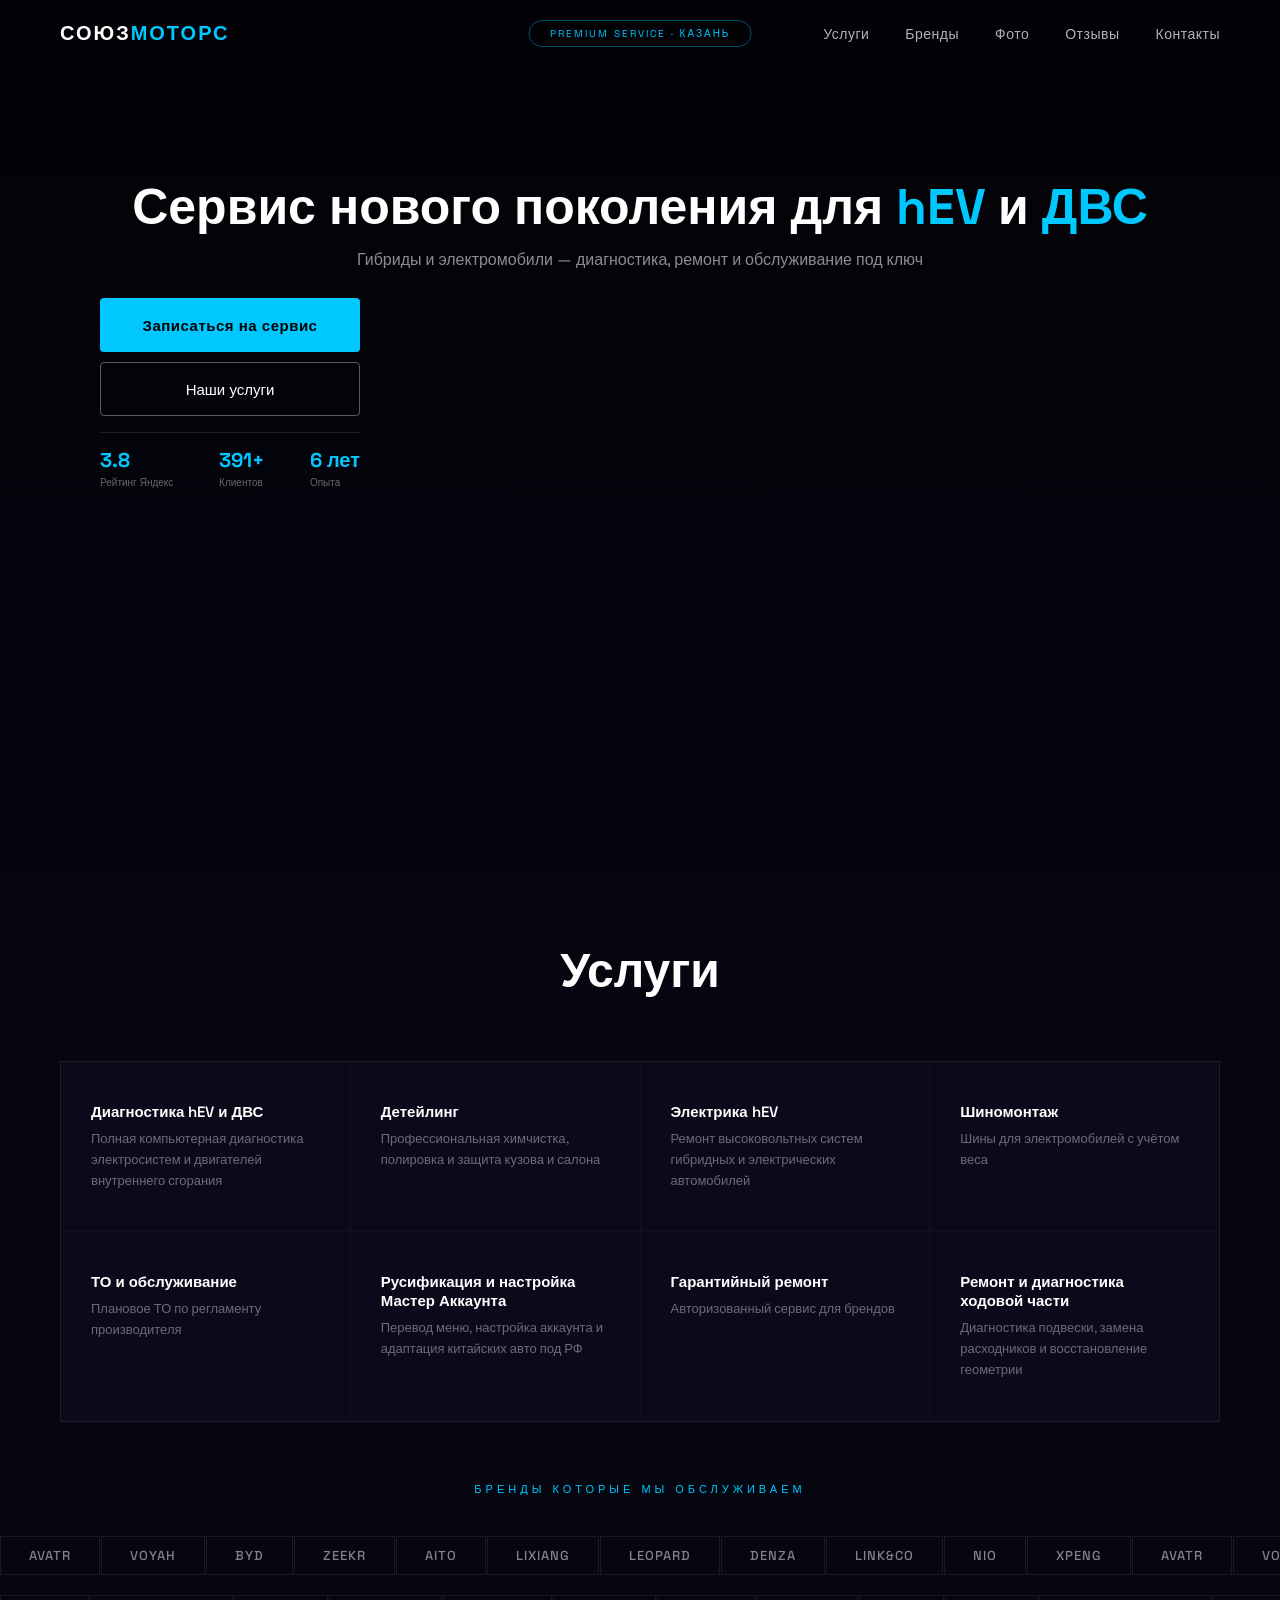
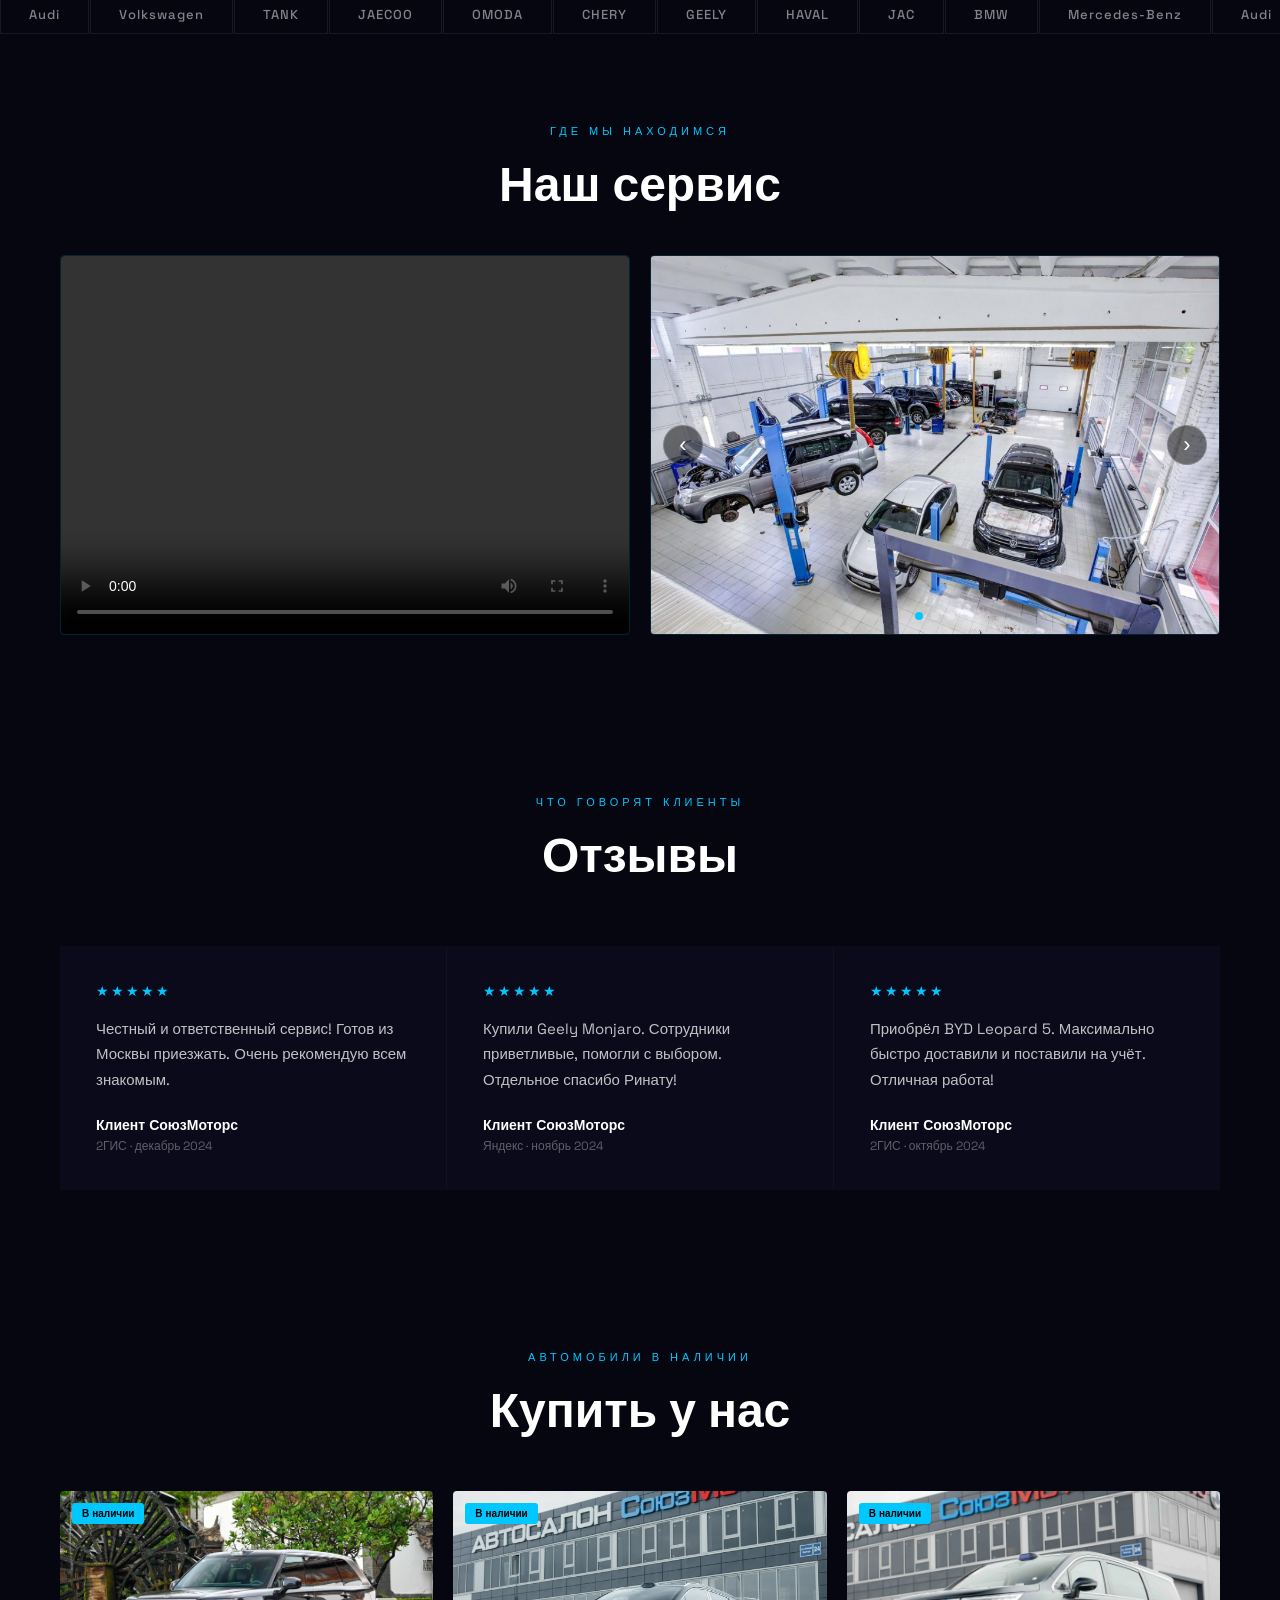
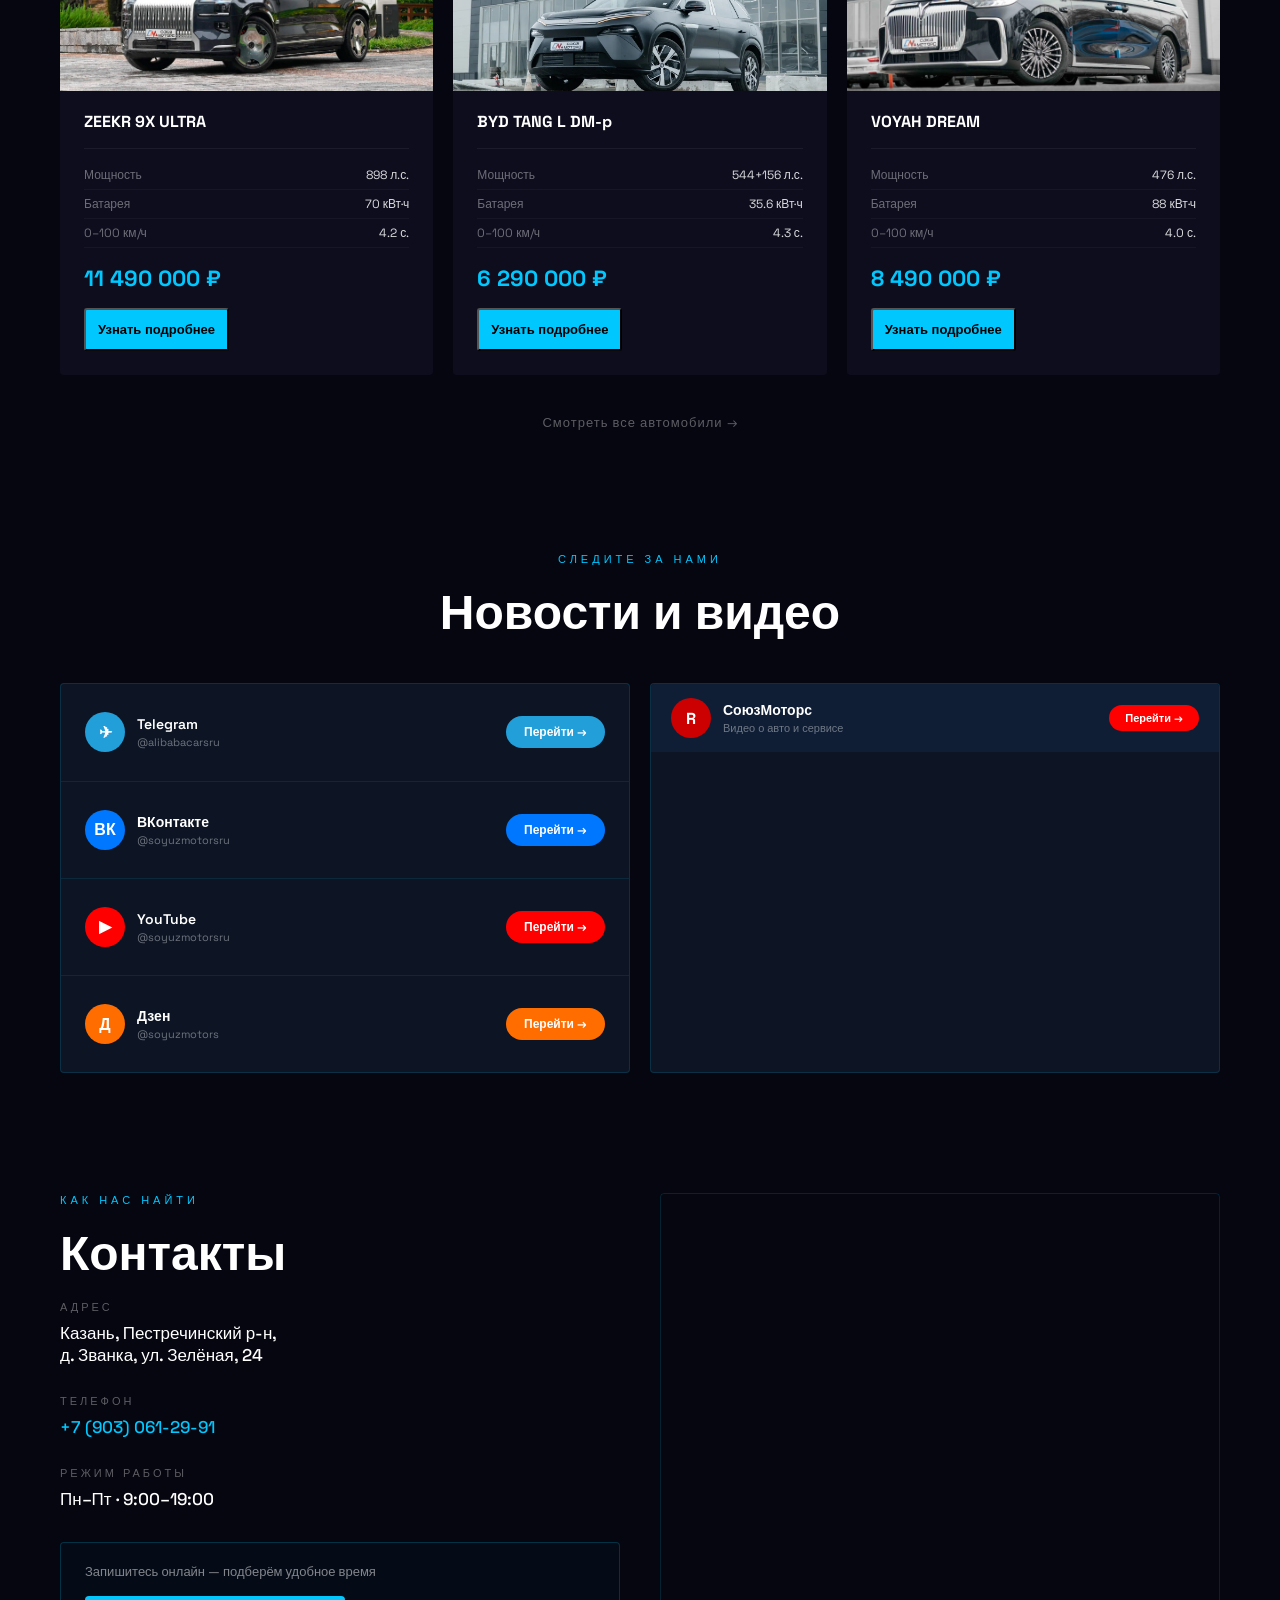
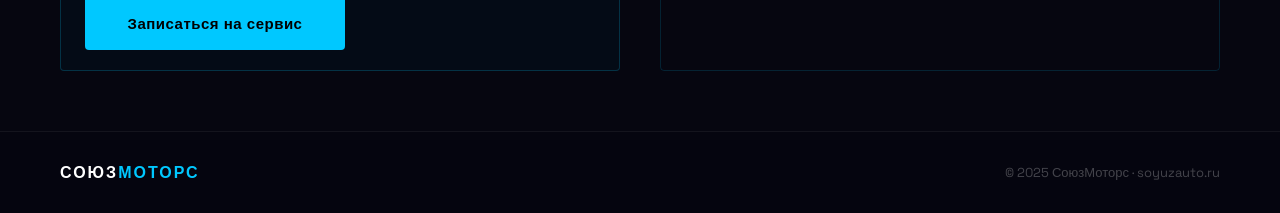
==== index.html @ 2e9a6cfe "fix mobile hero photo" ====
<!DOCTYPE html>
<html lang="ru">
<head>
<meta charset="UTF-8">
<meta name="viewport" content="width=device-width, initial-scale=1.0">
<link rel="preconnect" href="https://fonts.googleapis.com">
<link rel="preconnect" href="https://fonts.gstatic.com" crossorigin>
<link rel="preload" as="style" href="https://fonts.googleapis.com/css2?family=Space+Grotesk:wght@400;600;700&display=swap" onload="this.onload=null;this.rel='stylesheet'">
<link rel="preload" as="video" href="images/car2n.mp4" type="video/mp4">
<style>
  * { margin: 0; padding: 0; box-sizing: border-box; }
  body { font-family: 'Space Grotesk', sans-serif; background: #060610; color: #fff; overflow-x: hidden; }

  /* NAV */
  nav { position: fixed; top: 0; left: 0; right: 0; z-index: 100; padding: 20px 60px; display: flex; justify-content: space-between; align-items: center; transition: background 0.4s; }
  .nav-badge { display: inline-block; border: 1px solid rgba(0,200,255,0.4); color: #00c8ff; font-size: 10px; letter-spacing: 2px; padding: 6px 20px; border-radius: 14px; text-transform: uppercase; }
  nav.scrolled { background: rgba(6,6,16,0.95); backdrop-filter: blur(12px); border-bottom: 1px solid rgba(0,200,255,0.1); }
  .logo { font-size: 20px; font-weight: 700; letter-spacing: 2px; color: #fff; }
  .logo span { color: #00c8ff; }
  .nav-links { display: flex; gap: 36px; list-style: none; }
  .nav-links a { color: rgba(255,255,255,0.7); text-decoration: none; font-size: 14px; letter-spacing: 0.5px; transition: color 0.3s; }
  .nav-links a:hover { color: #00c8ff; }

  /* HERO */
  .hero { height: 100vh; position: relative; display: flex; align-items: flex-start; justify-content: flex-start; overflow: hidden; background: transparent; }
  .hero-content { position: relative; z-index: 2; width: 100%; padding-left: 40px; padding-top: 80px; display: flex; flex-direction: column; align-items: flex-start; }
  .hero-title { font-size: 50px; font-weight: 700; line-height: 1.1; margin-bottom: 14px; white-space: nowrap; display: block; width: 100%; text-align: center; padding-left: 0; padding-right: 40px; animation: fadeUp 0.8s 0.1s ease both; }
  .hero-title span { color: #00c8ff; }
  .hero-subtitle { font-size: 16px; color: rgba(255,255,255,0.55); margin-bottom: 28px; display: block; width: 100%; text-align: center; padding-left: 0; padding-right: 40px; animation: fadeUp 0.8s 0.2s ease both; }
  .hero-btns { display: flex; flex-direction: column; gap: 10px; animation: fadeUp 0.8s 0.3s ease both; }
  .btn-primary { background: #00c8ff; color: #000; width: 260px; height: 54px; border-radius: 4px; font-weight: 700; font-size: 15px; cursor: pointer; border: none; letter-spacing: 0.5px; transition: background 0.3s ease, box-shadow 0.3s ease; }
  .btn-primary:hover { background: #fff; box-shadow: 0 0 30px rgba(0,200,255,0.5); }
  .btn-outline { background: transparent; color: #fff; width: 260px; height: 54px; border-radius: 4px; font-weight: 500; font-size: 15px; cursor: pointer; border: 1px solid rgba(255,255,255,0.35); transition: border-color 0.3s ease, color 0.3s ease; }
  .btn-outline:hover { border-color: #00c8ff; color: #00c8ff; }
  .hero-divider { width: 260px; border: none; border-top: 1px solid rgba(255,255,255,0.1); margin-top: 16px; }
  .hero-stats { display: flex; flex-direction: row; justify-content: space-between; width: 260px; padding-top: 14px; animation: fadeUp 0.8s 0.4s ease both; }
  .stat { text-align: left; }
  .stat-num { font-size: 20px; font-weight: 700; color: #00c8ff; }
  .stat-label { font-size: 10px; color: rgba(255,255,255,0.4); margin-top: 3px; line-height: 1.3; }
  .scroll-hint { display: none; position: absolute; bottom: 20px; left: 50%; transform: translateX(-50%); display: flex; flex-direction: column; align-items: center; gap: 8px; color: rgba(255,255,255,0.3); font-size: 11px; letter-spacing: 2px; }
  .scroll-line { display: none; width: 1px; height: 40px; background: linear-gradient(to bottom, #00c8ff, transparent); animation: scrollPulse 2s infinite; }

  /* BG ELEMENTS */
  #bg1, #bg2, #bg3, #bg4, #bg5, #bg6 { will-change: opacity; transform: translateZ(0); contain: strict; }

  /* SECTIONS */
  section { padding: 100px 60px; }
  .section-label { font-size: 11px; letter-spacing: 4px; color: #00c8ff; text-transform: uppercase; margin-bottom: 16px; }
  .section-title { font-size: clamp(28px, 4vw, 48px); font-weight: 700; margin-bottom: 16px; }
  .section-sub { color: rgba(255,255,255,0.5); font-size: 16px; max-width: 500px; }

  /* SERVICES */
  .services { background: rgba(6,6,16,0.5); padding-top: 40px; padding-bottom: 30px; position: relative; z-index: 10; }
  .services-header { text-align: center; margin-bottom: 60px; }
  .services-grid { display: grid; grid-template-columns: repeat(4, 1fr); gap: 1px; background: rgba(255,255,255,0.05); border: 1px solid rgba(255,255,255,0.05); }
  .service-card { background: #0a0a1a; padding: 40px 30px; transition: background 0.3s ease, transform 0.3s ease; cursor: default; position: relative; overflow: hidden; }
  .service-card::before { content: ''; position: absolute; bottom: 0; left: 0; right: 0; height: 2px; background: #00c8ff; transform: scaleX(0); transition: transform 0.4s; }
  .service-card:hover { background: #0f0f28; transform: translateY(-4px); }
  .service-card:hover::before { transform: scaleX(1); }
  .service-icon { font-size: 28px; margin-bottom: 16px; }
  .service-name { font-size: 15px; font-weight: 600; margin-bottom: 8px; }
  .service-desc { font-size: 13px; color: rgba(255,255,255,0.4); line-height: 1.6; }

  /* BRANDS */
  .brands { background: rgba(6,6,16,0.5); padding-top: 30px; padding-bottom: 30px; overflow: hidden; position: relative; z-index: 10; }
  .brands-title { text-align: center; font-size: 11px; letter-spacing: 4px; color: #00c8ff; text-transform: uppercase; margin-bottom: 40px; }
  .marquee-wrap { display: flex; flex-direction: column; gap: 20px; }
  .marquee-row { display: flex; gap: 0; white-space: nowrap; }
  .marquee-inner { display: flex; gap: 0; animation: marquee1 25s linear infinite; }
  .marquee-inner2 { display: flex; gap: 0; animation: marquee2 30s linear infinite; }
  .brand-pill { padding: 10px 28px; border: 1px solid rgba(255,255,255,0.08); color: rgba(255,255,255,0.5); font-size: 13px; font-weight: 500; letter-spacing: 1px; margin-right: 1px; white-space: nowrap; transition: color 0.3s ease, border-color 0.3s ease; }
  .brand-pill:hover { color: #00c8ff; border-color: rgba(0,200,255,0.3); }

  /* REVIEWS */
  .reviews { background: rgba(6,6,16,0.5); position: relative; z-index: 10; }
  .reviews-header { margin-bottom: 60px; text-align: center; }
  .reviews-grid { display: grid; grid-template-columns: repeat(3, 1fr); gap: 1px; background: rgba(255,255,255,0.05); }
  .review-card { background: #0a0a1a; padding: 36px; transition: background 0.3s; }
  .review-card:hover { background: #0f0f28; }

  /* CARS */
  .cars { background: rgba(6,6,16,0.5); padding: 60px 60px; position: relative; z-index: 10; }
  .cars-header { text-align: center; margin-bottom: 50px; }
  .cars-grid { display: grid; grid-template-columns: repeat(3, 1fr); gap: 20px; }
  .car-card { background: #0d0d1e; border-radius: 4px; overflow: hidden; transition: transform 0.3s; }
  .car-card:hover { transform: translateY(-6px); }
  .car-img { height: 200px; background: #1a2a3a; position: relative; display: flex; align-items: center; justify-content: center; color: #1a3a5a; font-size: 13px; }
  .car-badge { position: absolute; top: 12px; left: 12px; background: #00c8ff; color: #000; font-size: 10px; font-weight: bold; padding: 4px 10px; border-radius: 3px; }
  .car-info { padding: 20px 24px 24px; }
  .car-name { font-size: 16px; font-weight: 700; color: white; margin-bottom: 16px; }
  .car-specs { border-top: 1px solid rgba(255,255,255,0.06); padding-top: 12px; margin-bottom: 16px; }
  .spec-row { display: flex; justify-content: space-between; padding: 6px 0; border-bottom: 1px solid rgba(255,255,255,0.04); }
  .spec-row span:first-child { color: rgba(255,255,255,0.4); font-size: 12px; }
  .spec-row span:last-child { color: rgba(255,255,255,0.85); font-size: 12px; }
  .car-price { font-size: 22px; font-weight: 700; color: #00c8ff; margin-bottom: 16px; }
  .car-btn { display: block; text-align: center; background: #00c8ff; color: #000; font-size: 13px; font-weight: 700; padding: 12px; border-radius: 3px; text-decoration: none; transition: background 0.3s; }
  .car-btn:hover { background: #fff; }
  .cars-footer { text-align: center; margin-top: 36px; }
  .cars-all { color: rgba(255,255,255,0.35); font-size: 13px; text-decoration: none; letter-spacing: 1px; transition: color 0.3s; }
  .cars-all:hover { color: #00c8ff; }

  /* NEWS */
  .news { background: rgba(6,6,16,0.5); padding: 60px 60px; position: relative; z-index: 10; }
  .news-header { text-align: center; margin-bottom: 40px; }
  .news-grid { display: grid; grid-template-columns: 1fr 1fr; gap: 20px; }
  .news-block { border-radius: 4px; overflow: hidden; border: 1px solid rgba(0,200,255,0.15); background: #0d1525; }
  .news-block-header { background: #0f1e35; padding: 14px 20px; display: flex; align-items: center; justify-content: space-between; }
  .news-block-info { display: flex; align-items: center; gap: 12px; }
  .news-avatar { width: 40px; height: 40px; border-radius: 50%; display: flex; align-items: center; justify-content: center; font-weight: bold; font-size: 16px; color: white; }
  .news-avatar.tg { background: #229ED9; }
  .news-avatar.yt { background: #CC0000; }
  .news-name { font-size: 14px; font-weight: 600; color: white; }
  .news-handle { font-size: 11px; color: rgba(255,255,255,0.4); margin-top: 2px; }
  .news-open-btn { padding: 6px 16px; border-radius: 20px; font-size: 11px; font-weight: 600; color: white; text-decoration: none; }
  .news-open-btn.tg { background: #229ED9; }
  .news-open-btn.yt { background: #FF0000; }
  .news-video { height: 320px; }
  .news-body { padding: 30px 20px; display: flex; flex-direction: column; align-items: center; gap: 24px; height: 320px; justify-content: center; }
  .news-icon-wrap { width: 80px; height: 80px; border-radius: 50%; display: flex; align-items: center; justify-content: center; }
  .tg-bg { background: rgba(33,158,217,0.15); border: 1px solid rgba(33,158,217,0.3); }
  .news-stats { display: flex; justify-content: space-around; width: 100%; }
  .news-stat { text-align: center; }
  .news-stat-num { font-size: 18px; font-weight: 700; color: white; }
  .news-stat-label { font-size: 11px; color: rgba(255,255,255,0.4); margin-top: 4px; }
  .news-cta-btn { display: block; text-align: center; padding: 12px 32px; border-radius: 4px; font-size: 13px; font-weight: 700; color: white; text-decoration: none; transition: opacity 0.3s; width: 100%; }
  .news-cta-btn:hover { opacity: 0.85; }
  .tg-btn { background: #229ED9; }

  /* SOCIAL CARDS */
  .social-card { display: flex; align-items: center; justify-content: space-between; padding: 20px 24px; border-bottom: 1px solid rgba(0,200,255,0.1); transition: border-color 0.3s ease; flex: 1; }
  .social-card:last-child { border-bottom: none; }
  .social-card:hover { border-color: rgba(0,200,255,0.4); }
  .social-card-info { display: flex; align-items: center; gap: 12px; }
  .social-btn { border-radius: 20px; font-size: 12px; padding: 8px 18px; color: white; text-decoration: none; font-weight: 600; border: none; cursor: pointer; }

  /* LOCATION */
  .location { background: rgba(6,6,16,0.5); padding: 60px 60px; position: relative; z-index: 10; }
  .location-header { text-align: center; margin-bottom: 40px; }
  .location-grid { display: grid; grid-template-columns: 1fr 1fr; gap: 20px; height: 380px; }
  .location-map { border-radius: 4px; overflow: hidden; border: 1px solid rgba(0,200,255,0.15); }
  .location-photos { position: relative; border-radius: 4px; overflow: hidden; border: 1px solid rgba(0,200,255,0.15); }
  .photo-slider { width: 100%; height: 100%; position: relative; }
  .photo-slide { position: absolute; inset: 0; opacity: 0; transition: opacity 0.6s ease; }
  .photo-slide.active { opacity: 1; }
  .slider-btn { position: absolute; top: 50%; transform: translateY(-50%); background: rgba(0,0,0,0.5); border: 1px solid rgba(255,255,255,0.2); color: white; width: 40px; height: 40px; border-radius: 50%; cursor: pointer; font-size: 22px; display: flex; align-items: center; justify-content: center; z-index: 5; transition: background 0.3s ease, border-color 0.3s ease; }
  .slider-btn:hover { background: rgba(0,200,255,0.3); border-color: #00c8ff; }
  .slider-btn.prev { left: 12px; }
  .slider-btn.next { right: 12px; }
  .slider-dots { position: absolute; bottom: 14px; left: 50%; transform: translateX(-50%); display: flex; gap: 8px; z-index: 5; }
  .dot { width: 8px; height: 8px; border-radius: 50%; background: rgba(255,255,255,0.3); cursor: pointer; transition: background 0.3s; }
  .dot.active { background: #00c8ff; }
  .stars { color: #00c8ff; font-size: 14px; letter-spacing: 2px; margin-bottom: 16px; }
  .review-text { font-size: 15px; line-height: 1.7; color: rgba(255,255,255,0.75); margin-bottom: 24px; }
  .review-author { font-weight: 600; font-size: 14px; }
  .review-source { font-size: 12px; color: rgba(255,255,255,0.35); margin-top: 4px; }

  /* CONTACTS */
  .contacts { background: rgba(6,6,16,0.5); padding: 60px 60px; position: relative; z-index: 10; }
  .contacts-inner { display: grid; grid-template-columns: 1fr 1fr; gap: 40px; align-items: stretch; min-height: 440px; }
  .contact-item { margin-bottom: 28px; }
  .contact-label { font-size: 11px; letter-spacing: 3px; color: rgba(255,255,255,0.35); text-transform: uppercase; margin-bottom: 8px; }
  .contact-value { font-size: 17px; font-weight: 500; }
  .contact-value a { color: #00c8ff; text-decoration: none; }
  .cta-block { margin-top: 32px; padding: 20px 24px; border: 1px solid rgba(0,200,255,0.2); background: rgba(0,200,255,0.03); border-radius: 4px; }
  .cta-block p { color: rgba(255,255,255,0.5); font-size: 13px; margin-bottom: 16px; }
  .contacts-map { border-radius: 4px; overflow: hidden; border: 1px solid rgba(0,200,255,0.15); min-height: 440px; }

  /* MODAL */
  #serviceModal, #salesModal { position: fixed; inset: 0; background: rgba(0,0,0,0.7); z-index: 1000; display: none; align-items: center; justify-content: center; }
  #serviceModal.open, #salesModal.open { display: flex; animation: fadeIn 0.25s ease; }
  @keyframes fadeIn { from { opacity: 0; } to { opacity: 1; } }
  .modal-card { background: #0d0d1e; border: 1px solid rgba(0,200,255,0.2); border-radius: 8px; max-width: 400px; width: calc(100% - 40px); padding: 32px; position: relative; }
  .modal-header { display: flex; justify-content: space-between; align-items: center; margin-bottom: 28px; }
  .modal-title { font-size: 18px; font-weight: 700; color: #fff; }
  .modal-close { background: none; border: none; color: rgba(255,255,255,0.4); font-size: 24px; cursor: pointer; line-height: 1; padding: 0; transition: color 0.2s; }
  .modal-close:hover { color: #fff; }
  .modal-row { display: flex; align-items: flex-start; gap: 14px; margin-bottom: 20px; }
  .modal-icon { font-size: 20px; flex-shrink: 0; margin-top: 2px; }
  .modal-label { font-size: 10px; letter-spacing: 2px; color: rgba(255,255,255,0.35); text-transform: uppercase; margin-bottom: 4px; }
  .modal-value { font-size: 15px; font-weight: 500; color: #fff; }
  .modal-btn { display: block; text-align: center; background: #00c8ff; color: #000; font-weight: 700; font-size: 15px; padding: 14px; border-radius: 4px; text-decoration: none; margin-top: 28px; transition: background 0.3s ease; }
  .modal-btn:hover { background: #fff; }

  /* FOOTER */
  footer { border-top: 1px solid rgba(255,255,255,0.06); padding: 30px 60px; display: flex; justify-content: space-between; align-items: center; background: rgba(6,6,16,0.8); position: relative; z-index: 10; }
  .footer-logo { font-size: 16px; font-weight: 700; letter-spacing: 2px; }
  .footer-logo span { color: #00c8ff; }
  .footer-copy { font-size: 13px; color: rgba(255,255,255,0.25); }

  /* ANIMATIONS */
  @keyframes fadeUp { from { opacity: 0; transform: translateY(30px); } to { opacity: 1; transform: translateY(0); } }
  @keyframes scrollPulse { 0%,100% { opacity: 0.3; } 50% { opacity: 1; } }
  @keyframes marquee1 { from { transform: translateX(0); } to { transform: translateX(-50%); } }
  @keyframes marquee2 { from { transform: translateX(-50%); } to { transform: translateX(0); } }
  @keyframes countUp { from { opacity: 0; } to { opacity: 1; } }

  .reveal { opacity: 0; transform: translateY(40px); transition: opacity 0.7s ease, transform 0.7s ease; }
  .reveal.visible { opacity: 1; transform: translateY(0); }

  @media (max-width: 768px) {
    /* NAV */
    nav { padding: 16px 20px; position: relative; }
    .nav-links { display: none; }
    .nav-badge { display: none; }

    /* ФОН - везде один цвет */
    body { background: #0d1a2e; }
    section { background: #0d1a2e !important; padding: 50px 20px; }
    .brands { padding: 30px 0; }
    footer { background: #0d1a2e !important; padding: 20px; flex-direction: column; gap: 12px; text-align: center; }

    /* СКРЫВАЕМ ВИДЕО */
    #bg1, #bg2, #bg3, #bg4, #bg5, #bg6 { display: none !important; }

    /* HERO КОНТЕНТ */
    .hero-content { align-items: center; padding: 100px 20px 60px; }
    .hero-btns { width: 100%; }
    .hero-title { font-size: 28px; white-space: normal; padding-right: 0; }
    .hero-subtitle { font-size: 14px; padding-right: 0; }
    .btn-primary { width: 100%; }
    .btn-outline { width: 100%; }
    .hero-divider { width: 100%; }
    .hero-stats { width: 100%; }

    /* SERVICES */
    section.services { margin-top: 0; padding-top: 40px; }

    /* ОТКЛЮЧАЕМ АНИМАЦИЮ */
    .reveal { opacity: 1 !important; transform: translateY(0) !important; transition: none !important; }

    /* СЕТКИ */
    .services-grid { grid-template-columns: repeat(2, 1fr); }
    .cars-grid { grid-template-columns: 1fr; }
    .reviews-grid { grid-template-columns: 1fr; }
    .news-grid { grid-template-columns: 1fr; }
    .news-video { height: 220px; }
    .news-body { height: auto; padding: 20px; }
    .contacts-inner { grid-template-columns: 1fr; }
    .contacts-map { min-height: 300px; }
    .contacts-map iframe { min-height: 300px; }

    /* ЛОКАЦИЯ */
    .location-grid { grid-template-columns: 1fr; height: auto; }
    .location-map { height: 300px; }
    .location-photos { height: 260px; }

    /* HERO С ФОТО */
    .hero { background: url('images/Leo 5.jpg') center center / cover no-repeat !important; position: relative; min-height: 100vh; height: auto; margin-bottom: 0; padding-bottom: 0; }
    .hero::before { content: ''; position: absolute; inset: 0; background: rgba(6,6,16,0.7); z-index: 1; }
    .hero-content { position: relative; z-index: 2; }

    /* СЕКЦИИ — единый фон */
    .services, .brands, .location, .reviews, .cars, .news, .contacts { background: #0d1a2e !important; }
  }
</style>
</head>
<body>

<nav id="nav">
  <div class="logo">СОЮЗ<span>МОТОРС</span></div>
  <div style="position:absolute; left:50%; transform:translateX(-50%);"><div class="nav-badge">Premium Service · Казань</div></div>
  <ul class="nav-links">
    <li><a href="#" onclick="document.querySelector('.services').scrollIntoView({behavior:'smooth'}); return false;">Услуги</a></li>
    <li><a href="#" onclick="document.querySelector('.cars').scrollIntoView({behavior:'smooth'}); return false;">Бренды</a></li>
    <li><a href="#" onclick="document.querySelector('.location-photos').scrollIntoView({behavior:'smooth'}); return false;">Фото</a></li>
    <li><a href="#" onclick="document.querySelector('.reviews').scrollIntoView({behavior:'smooth'}); return false;">Отзывы</a></li>
    <li><a href="#" onclick="document.querySelector('.contacts').scrollIntoView({behavior:'smooth'}); return false;">Контакты</a></li>
  </ul>
</nav>

<!-- HERO -->
<section class="hero">
  <video id="bg1" autoplay muted loop playsinline webkit-playsinline
       style="position:fixed; top:0; left:0; width:100%; height:100%; object-fit:cover; z-index:0; opacity:1; transition: opacity 1.5s ease; -webkit-playsinline:1;">
    <source src="images/car1n.mp4" type="video/mp4">
  </video>

  <video id="bg2" autoplay muted loop playsinline webkit-playsinline
       style="position:fixed; top:0; left:0; width:100%; height:100%; object-fit:cover; z-index:0; opacity:0; transition: opacity 1.5s ease; -webkit-playsinline:1;">
    <source data-src="images/car2n.mp4" type="video/mp4">
  </video>

  <video id="bg3" autoplay muted loop playsinline webkit-playsinline
       style="position:fixed; top:0; left:0; width:100%; height:100%; object-fit:cover; z-index:0; opacity:0; transition: opacity 1.5s ease; -webkit-playsinline:1;">
    <source data-src="images/car3n.mp4" type="video/mp4">
  </video>

  <video id="bg4" autoplay muted loop playsinline webkit-playsinline
       style="position:fixed; top:0; left:0; width:100%; height:100%; object-fit:cover; z-index:0; opacity:0; transition: opacity 1.5s ease; -webkit-playsinline:1;">
    <source data-src="images/car4n.mp4" type="video/mp4">
  </video>

  <video id="bg5" autoplay muted loop playsinline webkit-playsinline
       style="position:fixed; top:0; left:0; width:100%; height:100%; object-fit:cover; z-index:0; opacity:0; transition: opacity 1.5s ease; -webkit-playsinline:1;">
    <source data-src="images/car5n.mp4" type="video/mp4">
  </video>

  <video id="bg6" autoplay muted loop playsinline webkit-playsinline
       style="position:fixed; top:0; left:0; width:100%; height:100%; object-fit:cover; z-index:0; opacity:0; transition: opacity 1.5s ease; -webkit-playsinline:1;">
    <source data-src="images/car6n.mp4" type="video/mp4">
  </video>
  <div style="position:absolute; inset:0; background:linear-gradient(to bottom, rgba(0,0,0,0.6) 0%, rgba(6,6,16,0.5) 100%); z-index:1;"></div>
  <div class="hero-content">
    <h1 class="hero-title">Сервис нового поколения для <span>hEV</span> и <span>ДВС</span></h1>
    <p class="hero-subtitle">Гибриды и электромобили — диагностика, ремонт и обслуживание под ключ</p>
    <div class="hero-btns">
      <button class="btn-primary" onclick="openModal()">Записаться на сервис</button>
      <button class="btn-outline" onclick="document.querySelector('.services').scrollIntoView({ behavior: 'smooth' })">Наши услуги</button>
    </div>
    <hr class="hero-divider">
    <div class="hero-stats">
      <div class="stat"><div class="stat-num" id="s1">0</div><div class="stat-label">Рейтинг Яндекс</div></div>
      <div class="stat"><div class="stat-num" id="s2">0</div><div class="stat-label">Клиентов</div></div>
      <div class="stat"><div class="stat-num" id="s3">0</div><div class="stat-label">Опыта</div></div>
    </div>
  </div>
</section>

<!-- SERVICES -->
<section class="services">
  <div class="services-header reveal">
    <h2 class="section-title">Услуги</h2>
  </div>
  <div class="services-grid reveal">
    <div class="service-card"><div class="service-name">Диагностика hEV и ДВС</div><div class="service-desc">Полная компьютерная диагностика электросистем и двигателей внутреннего сгорания</div></div>
    <div class="service-card"><div class="service-name">Детейлинг</div><div class="service-desc">Профессиональная химчистка, полировка и защита кузова и салона</div></div>
    <div class="service-card"><div class="service-name">Электрика hEV</div><div class="service-desc">Ремонт высоковольтных систем гибридных и электрических автомобилей</div></div>
    <div class="service-card"><div class="service-name">Шиномонтаж</div><div class="service-desc">Шины для электромобилей с учётом веса</div></div>
    <div class="service-card"><div class="service-name">ТО и обслуживание</div><div class="service-desc">Плановое ТО по регламенту производителя</div></div>
    <div class="service-card"><div class="service-name">Русификация и настройка Мастер Аккаунта</div><div class="service-desc">Перевод меню, настройка аккаунта и адаптация китайских авто под РФ</div></div>
    <div class="service-card"><div class="service-name">Гарантийный ремонт</div><div class="service-desc">Авторизованный сервис для брендов</div></div>
    <div class="service-card"><div class="service-name">Ремонт и диагностика ходовой части</div><div class="service-desc">Диагностика подвески, замена расходников и восстановление геометрии</div></div>
  </div>
</section>

<!-- BRANDS -->
<div class="brands">
  <div class="brands-title">Бренды которые мы обслуживаем</div>
  <div class="marquee-wrap">
    <div class="marquee-row"><div class="marquee-inner" id="m1"></div><div class="marquee-inner" id="m1b"></div></div>
    <div class="marquee-row"><div class="marquee-inner2" id="m2"></div><div class="marquee-inner2" id="m2b"></div></div>
  </div>
</div>

<!-- LOCATION -->
<section class="location">
  <div class="location-header">
    <div class="section-label">ГДЕ МЫ НАХОДИМСЯ</div>
    <h2 class="section-title">Наш сервис</h2>
  </div>
  <div class="location-grid">
    <div class="location-map">
      <video controls playsinline style="width:100%; height:100%; object-fit:cover; cursor:pointer; border-radius:4px;">
        <source src="images/gde_opt.mp4" type="video/mp4">
      </video>
    </div>
    <div class="location-photos">
      <div class="photo-slider">
        <div class="photo-slide active">
          <img src="images/service/s1.jpg" style="width:100%; height:100%; object-fit:cover;" loading="lazy" decoding="async">
        </div>
        <div class="photo-slide">
          <img src="images/service/s2.jpg" style="width:100%; height:100%; object-fit:cover;" loading="lazy" decoding="async">
        </div>
        <div class="photo-slide">
          <img src="images/service/s3.jpg" style="width:100%; height:100%; object-fit:cover;" loading="lazy" decoding="async">
        </div>
      </div>
      <button class="slider-btn prev">&#8249;</button>
      <button class="slider-btn next">&#8250;</button>
      <div class="slider-dots">
        <span class="dot active"></span>
        <span class="dot"></span>
        <span class="dot"></span>
      </div>
    </div>
  </div>
</section>

<!-- REVIEWS -->
<section class="reviews">
  <div class="reviews-header reveal">
    <div class="section-label">Что говорят клиенты</div>
    <h2 class="section-title">Отзывы</h2>
  </div>
  <div class="reviews-grid reveal">
    <div class="review-card">
      <div class="stars">★★★★★</div>
      <p class="review-text">Честный и ответственный сервис! Готов из Москвы приезжать. Очень рекомендую всем знакомым.</p>
      <div class="review-author">Клиент СоюзМоторс</div>
      <div class="review-source">2ГИС · декабрь 2024</div>
    </div>
    <div class="review-card">
      <div class="stars">★★★★★</div>
      <p class="review-text">Купили Geely Monjaro. Сотрудники приветливые, помогли с выбором. Отдельное спасибо Ринату!</p>
      <div class="review-author">Клиент СоюзМоторс</div>
      <div class="review-source">Яндекс · ноябрь 2024</div>
    </div>
    <div class="review-card">
      <div class="stars">★★★★★</div>
      <p class="review-text">Приобрёл BYD Leopard 5. Максимально быстро доставили и поставили на учёт. Отличная работа!</p>
      <div class="review-author">Клиент СоюзМоторс</div>
      <div class="review-source">2ГИС · октябрь 2024</div>
    </div>
  </div>
</section>

<!-- CARS -->
<section class="cars">
  <div class="cars-header">
    <div class="section-label">АВТОМОБИЛИ В НАЛИЧИИ</div>
    <h2 class="section-title">Купить у нас</h2>
  </div>
  <div class="cars-grid">

    <div class="car-card">
      <div class="car-img">
        <img src="images/zeekr.webp" style="width:100%; height:100%; object-fit:cover;" loading="lazy" decoding="async">
        <span class="car-badge">В наличии</span>
      </div>
      <div class="car-info">
        <h3 class="car-name">ZEEKR 9X ULTRA</h3>
        <div class="car-specs">
          <div class="spec-row"><span>Мощность</span><span>898 л.с.</span></div>
          <div class="spec-row"><span>Батарея</span><span>70 кВт·ч</span></div>
          <div class="spec-row"><span>0–100 км/ч</span><span>4.2 с.</span></div>
        </div>
        <div class="car-price">11 490 000 ₽</div>
        <button class="car-btn" onclick="openSalesModal()">Узнать подробнее</button>
      </div>
    </div>

    <div class="car-card">
      <div class="car-img">
        <img src="images/tang L.webp" style="width:100%; height:100%; object-fit:cover;" loading="lazy" decoding="async">
        <span class="car-badge">В наличии</span>
      </div>
      <div class="car-info">
        <h3 class="car-name">BYD TANG L DM-p</h3>
        <div class="car-specs">
          <div class="spec-row"><span>Мощность</span><span>544+156 л.с.</span></div>
          <div class="spec-row"><span>Батарея</span><span>35.6 кВт·ч</span></div>
          <div class="spec-row"><span>0–100 км/ч</span><span>4.3 с.</span></div>
        </div>
        <div class="car-price">6 290 000 ₽</div>
        <button class="car-btn" onclick="openSalesModal()">Узнать подробнее</button>
      </div>
    </div>

    <div class="car-card">
      <div class="car-img">
        <img src="images/voyah.webp" style="width:100%; height:100%; object-fit:cover;" loading="lazy" decoding="async">
        <span class="car-badge">В наличии</span>
      </div>
      <div class="car-info">
        <h3 class="car-name">VOYAH DREAM</h3>
        <div class="car-specs">
          <div class="spec-row"><span>Мощность</span><span>476 л.с.</span></div>
          <div class="spec-row"><span>Батарея</span><span>88 кВт·ч</span></div>
          <div class="spec-row"><span>0–100 км/ч</span><span>4.0 с.</span></div>
        </div>
        <div class="car-price">8 490 000 ₽</div>
        <button class="car-btn" onclick="openSalesModal()">Узнать подробнее</button>
      </div>
    </div>

  </div>
  <div class="cars-footer">
    <a href="https://soyuzauto.ru" target="_blank" class="cars-all">
      Смотреть все автомобили →
    </a>
  </div>
</section>

<!-- NEWS -->
<section class="news">
  <div class="news-header">
    <div class="section-label">СЛЕДИТЕ ЗА НАМИ</div>
    <h2 class="section-title">Новости и видео</h2>
  </div>
  <div class="news-grid">

    <div class="news-block" style="display:flex; flex-direction:column;">
      <div class="social-card">
        <div class="social-card-info">
          <div class="news-avatar tg">✈</div>
          <div>
            <div class="news-name">Telegram</div>
            <div class="news-handle">@alibabacarsru</div>
          </div>
        </div>
        <a href="https://t.me/alibabacarsru" target="_blank" class="social-btn" style="background:#229ED9;">Перейти →</a>
      </div>
      <div class="social-card">
        <div class="social-card-info">
          <div class="news-avatar" style="background:#0077FF;">ВК</div>
          <div>
            <div class="news-name">ВКонтакте</div>
            <div class="news-handle">@soyuzmotorsru</div>
          </div>
        </div>
        <a href="https://vk.com/soyuzmotorsru" target="_blank" class="social-btn" style="background:#0077FF;">Перейти →</a>
      </div>
      <div class="social-card">
        <div class="social-card-info">
          <div class="news-avatar" style="background:#FF0000;">▶</div>
          <div>
            <div class="news-name">YouTube</div>
            <div class="news-handle">@soyuzmotorsru</div>
          </div>
        </div>
        <a href="https://youtube.com/@soyuzmotorsru" target="_blank" class="social-btn" style="background:#FF0000;">Перейти →</a>
      </div>
      <div class="social-card">
        <div class="social-card-info">
          <div class="news-avatar" style="background:#FF6D00;">Д</div>
          <div>
            <div class="news-name">Дзен</div>
            <div class="news-handle">@soyuzmotors</div>
          </div>
        </div>
        <a href="https://dzen.ru/soyuzmotors" target="_blank" class="social-btn" style="background:#FF6D00;">Перейти →</a>
      </div>
    </div>

    <div class="news-block">
      <div class="news-block-header">
        <div class="news-block-info">
          <div class="news-avatar yt">R</div>
          <div>
            <div class="news-name">СоюзМоторс</div>
            <div class="news-handle">Видео о авто и сервисе</div>
          </div>
        </div>
        <a href="https://rutube.ru/channel/39247107/" target="_blank" class="news-open-btn yt">Перейти →</a>
      </div>
      <div class="news-video">
        <iframe
          src="https://rutube.ru/play/embed/36e2394845b6e2b5869d79023c707799"
          width="100%"
          height="100%"
          frameborder="0"
          allowfullscreen
          style="border:none;">
        </iframe>
      </div>
    </div>

  </div>
</section>

<!-- CONTACTS -->
<section class="contacts">
  <div class="contacts-inner">
    <div class="reveal">
      <div class="section-label">Как нас найти</div>
      <h2 class="section-title">Контакты</h2>
      <div class="contact-item">
        <div class="contact-label">Адрес</div>
        <div class="contact-value">Казань, Пестречинский р-н,<br>д. Званка, ул. Зелёная, 24</div>
      </div>
      <div class="contact-item">
        <div class="contact-label">Телефон</div>
        <div class="contact-value">
          <a href="tel:+79030612991">+7 (903) 061-29-91</a>
        </div>
      </div>
      <div class="contact-item">
        <div class="contact-label">Режим работы</div>
        <div class="contact-value">Пн–Пт · 9:00–19:00</div>
      </div>
      <div class="cta-block">
        <p>Запишитесь онлайн — подберём удобное время</p>
        <button class="btn-primary" onclick="openModal()">Записаться на сервис</button>
      </div>
    </div>
    <div class="contacts-map reveal">
      <iframe
        src="https://yandex.ru/map-widget/v1/?ll=49.381577%2C55.803332&z=16&pt=49.381577,55.803332,pm2rdm"
        width="100%"
        height="100%"
        frameborder="0"
        allowfullscreen
        style="border:none; min-height:440px;">
      </iframe>
    </div>
  </div>
</section>

<footer>
  <div class="footer-logo">СОЮЗ<span>МОТОРС</span></div>
  <div class="footer-copy">© 2025 СоюзМоторс · soyuzauto.ru</div>
</footer>

<div id="salesModal">
  <div class="modal-card">
    <div class="modal-header">
      <div class="modal-title">Купить автомобиль</div>
      <button class="modal-close" onclick="closeSalesModal()">×</button>
    </div>
    <div class="modal-row">
      <div class="modal-icon">📞</div>
      <div>
        <div class="modal-label">Телефон</div>
        <div class="modal-value">+7 (960) 089-74-52</div>
      </div>
    </div>
    <div class="modal-row">
      <div class="modal-icon">🕐</div>
      <div>
        <div class="modal-label">Режим работы</div>
        <div class="modal-value">Пн–Вс · 9:00–19:00</div>
      </div>
    </div>
    <div class="modal-row">
      <div class="modal-icon">📍</div>
      <div>
        <div class="modal-label">Адрес</div>
        <div class="modal-value">Казань, д. Званка, ул. Зелёная, 24</div>
      </div>
    </div>
    <a href="tel:+79600897452" class="modal-btn">Позвонить сейчас</a>
  </div>
</div>

<div id="serviceModal">
  <div class="modal-card">
    <div class="modal-header">
      <div class="modal-title">Записаться на сервис</div>
      <button class="modal-close" onclick="closeModal()">×</button>
    </div>
    <div class="modal-row">
      <div class="modal-icon">📞</div>
      <div>
        <div class="modal-label">Телефон</div>
        <div class="modal-value">+7 (903) 061-29-91</div>
      </div>
    </div>
    <div class="modal-row">
      <div class="modal-icon">🕐</div>
      <div>
        <div class="modal-label">Режим работы</div>
        <div class="modal-value">Пн–Пт · 9:00–19:00</div>
      </div>
    </div>
    <div class="modal-row">
      <div class="modal-icon">📍</div>
      <div>
        <div class="modal-label">Адрес</div>
        <div class="modal-value">Казань, д. Званка, ул. Зелёная, 24</div>
      </div>
    </div>
    <a href="tel:+79030612991" class="modal-btn">Позвонить сейчас</a>
  </div>
</div>

<script>
// MODAL
function openModal() {
  document.getElementById('serviceModal').classList.add('open');
  document.body.style.overflow = 'hidden';
}
function closeModal() {
  document.getElementById('serviceModal').classList.remove('open');
  document.body.style.overflow = '';
}
document.getElementById('serviceModal').addEventListener('click', function(e) {
  if (e.target === this) closeModal();
});
function openSalesModal() {
  document.getElementById('salesModal').classList.add('open');
  document.body.style.overflow = 'hidden';
}
function closeSalesModal() {
  document.getElementById('salesModal').classList.remove('open');
  document.body.style.overflow = '';
}
document.getElementById('salesModal').addEventListener('click', function(e) {
  if (e.target === this) closeSalesModal();
});

// NAV scroll
let ticking = false;
window.addEventListener('scroll', () => {
  if (!ticking) {
    requestAnimationFrame(() => {
      document.getElementById('nav').classList.toggle('scrolled', window.scrollY > 50);
      ticking = false;
    });
    ticking = true;
  }
}, { passive: true });

// COUNTER ANIMATION
function animateCount(el, target, suffix, decimals) {
  let start = 0, duration = 2000, startTime = null;
  function step(timestamp) {
    if (!startTime) startTime = timestamp;
    let progress = Math.min((timestamp - startTime) / duration, 1);
    let val = progress * target;
    el.textContent = decimals ? val.toFixed(1) + suffix : Math.floor(val) + suffix;
    if (progress < 1) requestAnimationFrame(step);
  }
  requestAnimationFrame(step);
}
let statsTimer = null;
const statsObserver = new IntersectionObserver(entries => {
  entries.forEach(e => {
    if (e.isIntersecting) {
      statsTimer = setTimeout(() => {
        animateCount(document.getElementById('s1'), 4.9, '', true);
        animateCount(document.getElementById('s2'), 500, '+', false);
        animateCount(document.getElementById('s3'), 8, ' лет', false);
        statsObserver.disconnect();
      }, 500);
    } else {
      clearTimeout(statsTimer);
    }
  });
}, { threshold: 0.5 });
statsObserver.observe(document.getElementById('s1'));

// BRANDS MARQUEE
const brands1 = ['AVATR','VOYAH','BYD','ZEEKR','AITO','LIXIANG','LEOPARD','DENZA','LINK&CO','NIO','XPENG'];
const brands2 = ['Audi','Volkswagen','TANK','JAECOO','OMODA','CHERY','GEELY','HAVAL','JAC','BMW','Mercedes-Benz'];
['m1','m1b'].forEach(id => {
  document.getElementById(id).innerHTML = brands1.map(b => `<div class="brand-pill">${b}</div>`).join('');
});
['m2','m2b'].forEach(id => {
  document.getElementById(id).innerHTML = brands2.map(b => `<div class="brand-pill">${b}</div>`).join('');
});

// SCROLL REVEAL
const observer = new IntersectionObserver(entries => {
  entries.forEach(e => { if (e.isIntersecting) e.target.classList.add('visible'); });
}, { threshold: 0.1 });
document.querySelectorAll('.reveal').forEach(el => observer.observe(el));

// PHOTO SLIDER
const slides = document.querySelectorAll('.photo-slide');
const dots = document.querySelectorAll('.dot');
let slideIndex = 0;
function goToSlide(n) {
  slides[slideIndex].classList.remove('active');
  dots[slideIndex].classList.remove('active');
  slideIndex = (n + slides.length) % slides.length;
  slides[slideIndex].classList.add('active');
  dots[slideIndex].classList.add('active');
}
document.querySelector('.prev').addEventListener('click', () => goToSlide(slideIndex - 1));
document.querySelector('.next').addEventListener('click', () => goToSlide(slideIndex + 1));
dots.forEach((dot, i) => dot.addEventListener('click', () => goToSlide(i)));
let sliderTimer = setInterval(() => goToSlide(slideIndex + 1), 5000);
document.addEventListener('visibilitychange', () => {
  if (document.hidden) {
    clearInterval(sliderTimer);
  } else {
    sliderTimer = setInterval(() => goToSlide(slideIndex + 1), 5000);
  }
});

// BG SLIDER
const bgs = ['bg1', 'bg2', 'bg3', 'bg4', 'bg5', 'bg6'];
const videoSources = {
  'bg1': 'images/car1n.mp4',
  'bg2': 'images/car2n.mp4',
  'bg3': 'images/car3n.mp4',
  'bg4': 'images/car4n.mp4',
  'bg5': 'images/car5n.mp4',
  'bg6': 'images/car6n.mp4'
};
let current = 0;
const INTERVAL = 5000; // ms между сменами

function getSource(videoEl) {
  return videoEl.querySelector('source');
}

function loadVideo(videoEl) {
  const source = getSource(videoEl);
  if (!source.src || source.src === window.location.href) {
    source.src = videoSources[videoEl.id];
    videoEl.load();
  }
}

function preloadNext() {
  const nextIndex = (current + 1) % bgs.length;
  const nextEl = document.getElementById(bgs[nextIndex]);
  if (nextEl) loadVideo(nextEl);
}

const isIOS = /iPad|iPhone|iPod/.test(navigator.userAgent);
if (isIOS) {
  bgs.forEach(id => {
    const video = document.getElementById(id);
    video.setAttribute('playsinline', '');
    video.setAttribute('webkit-playsinline', '');
    video.play().catch(() => {});
  });
}

window.addEventListener('load', () => {
  // Запускаем первое видео (bg1 уже имеет src)
  const firstEl = document.getElementById(bgs[0]);
  firstEl.play();

  // Preload bg2 сразу (через 3 сек чтобы не мешать bg1)
  setTimeout(preloadNext, 3000);

  let elapsed = 0;

  function startBgInterval() {
    return setInterval(() => {
      elapsed += 1000;

      // За 3 секунды до переключения — preload следующего
      if (elapsed === INTERVAL - 3000) {
        preloadNext();
      }

      // Переключение
      if (elapsed >= INTERVAL) {
        elapsed = 0;
        const currentEl = document.getElementById(bgs[current]);
        currentEl.style.opacity = '0';
        current = (current + 1) % bgs.length;
        const nextEl = document.getElementById(bgs[current]);

        // Убедимся что src загружен
        loadVideo(nextEl);

        nextEl.style.opacity = '1';
        nextEl.currentTime = 0;
        nextEl.play();

        // Preload следующего за следующим
        setTimeout(preloadNext, 3000);
      }
    }, 1000);
  }

  let bgInterval = startBgInterval();

  document.addEventListener('visibilitychange', () => {
    if (document.hidden) {
      clearInterval(bgInterval);
    } else {
      bgInterval = startBgInterval();
    }
  });
});
</script>
</body>
</html>
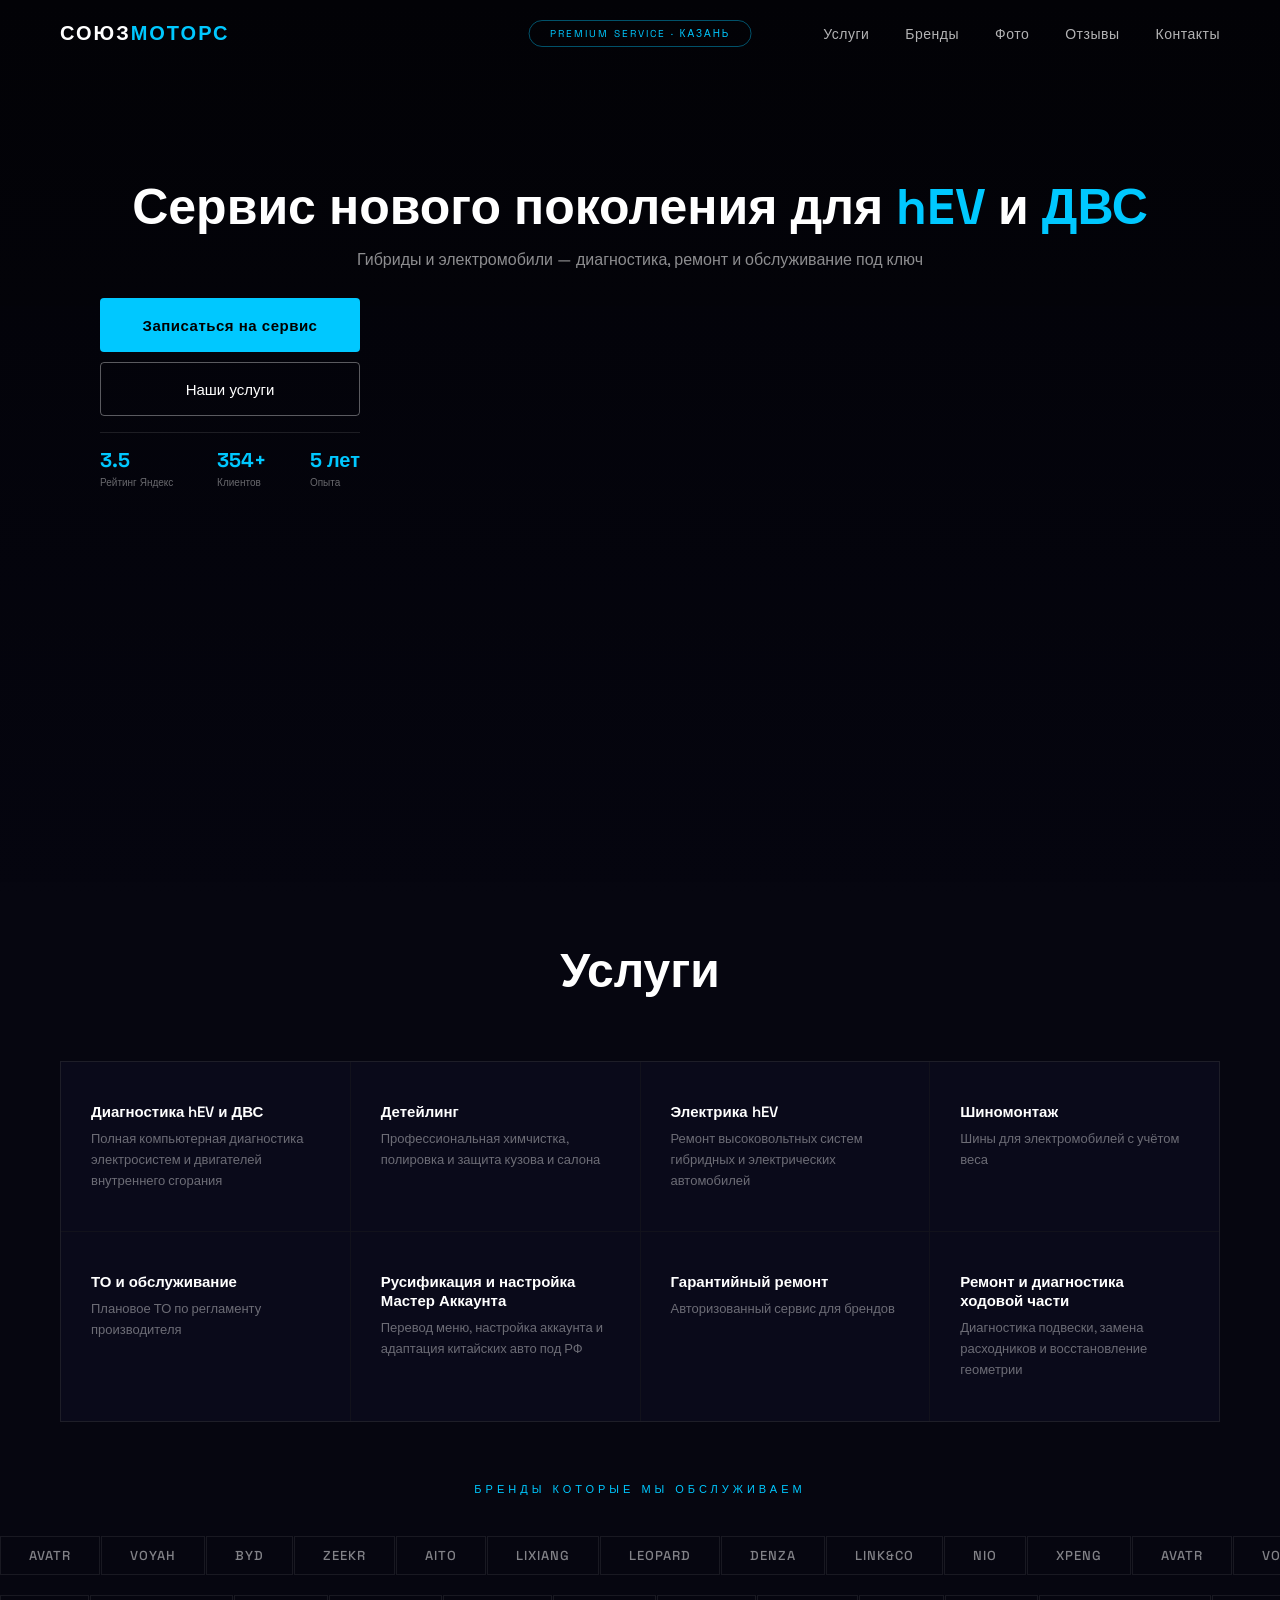
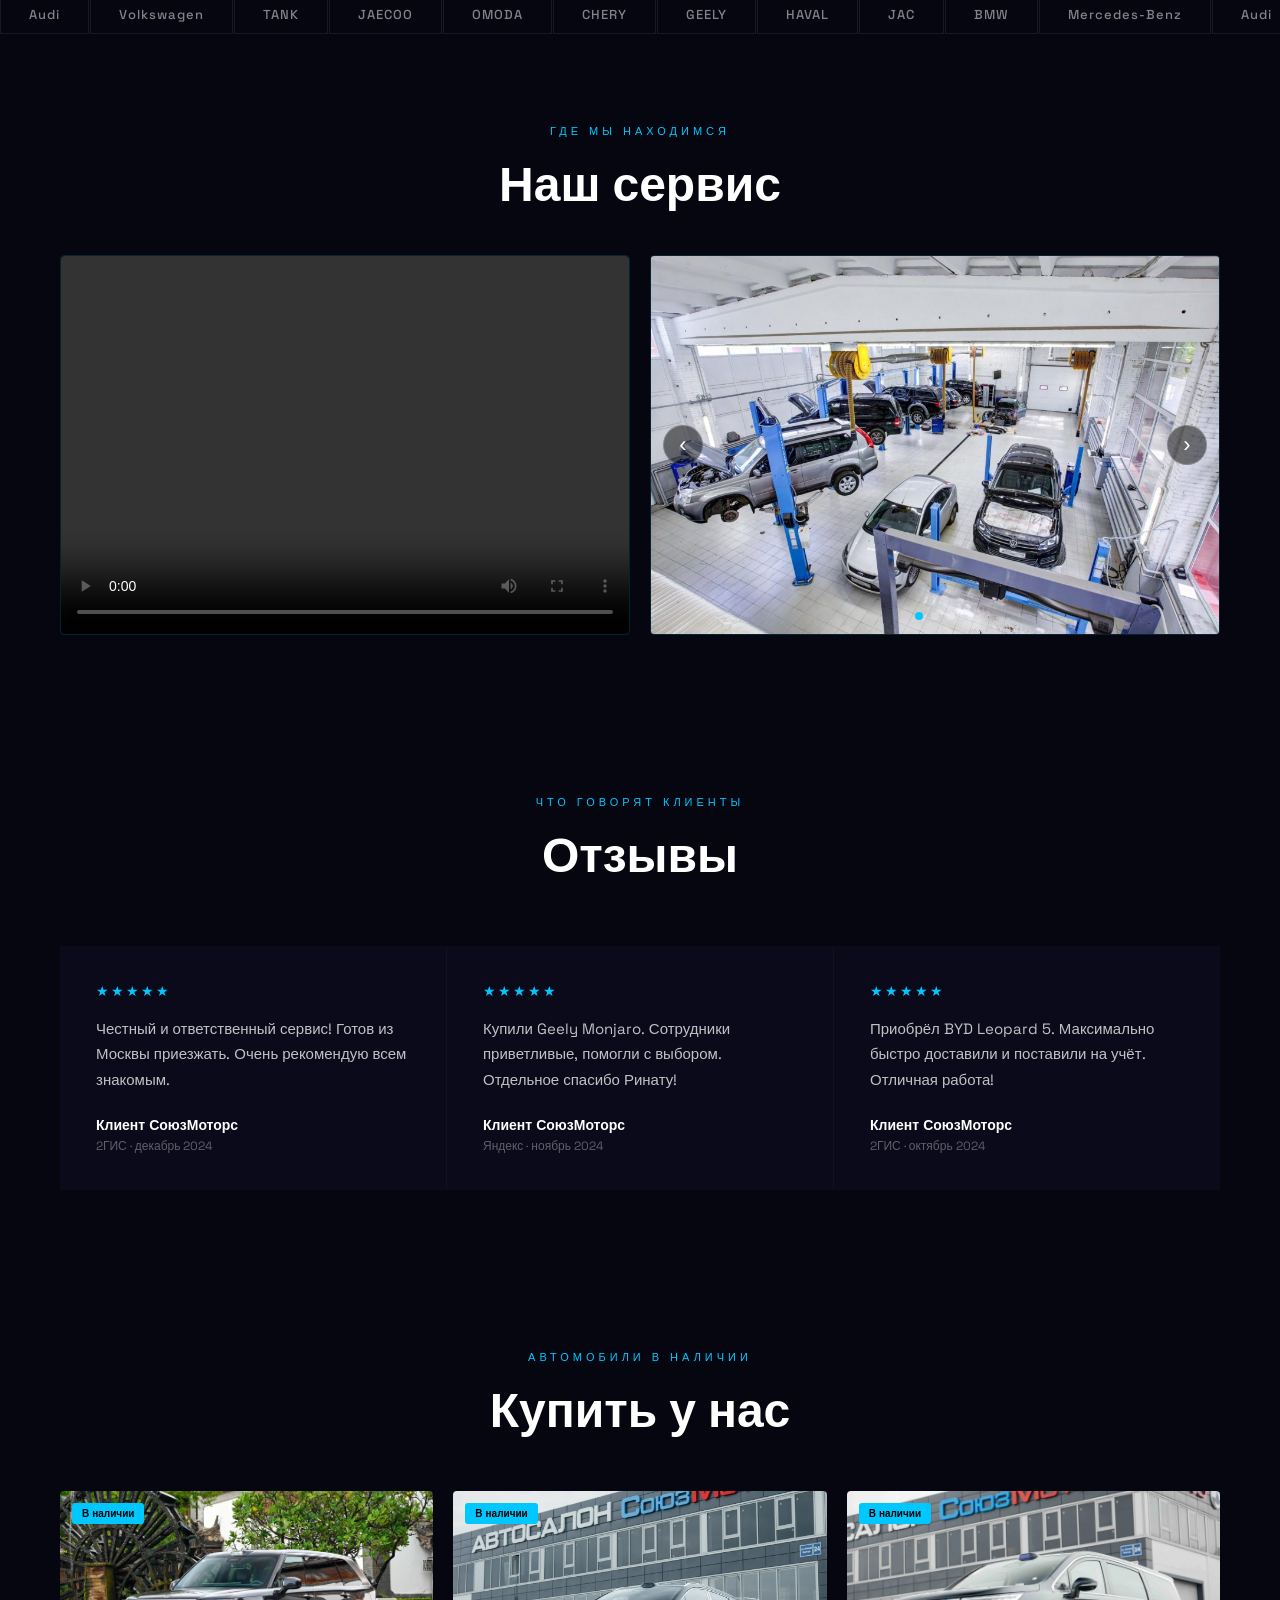
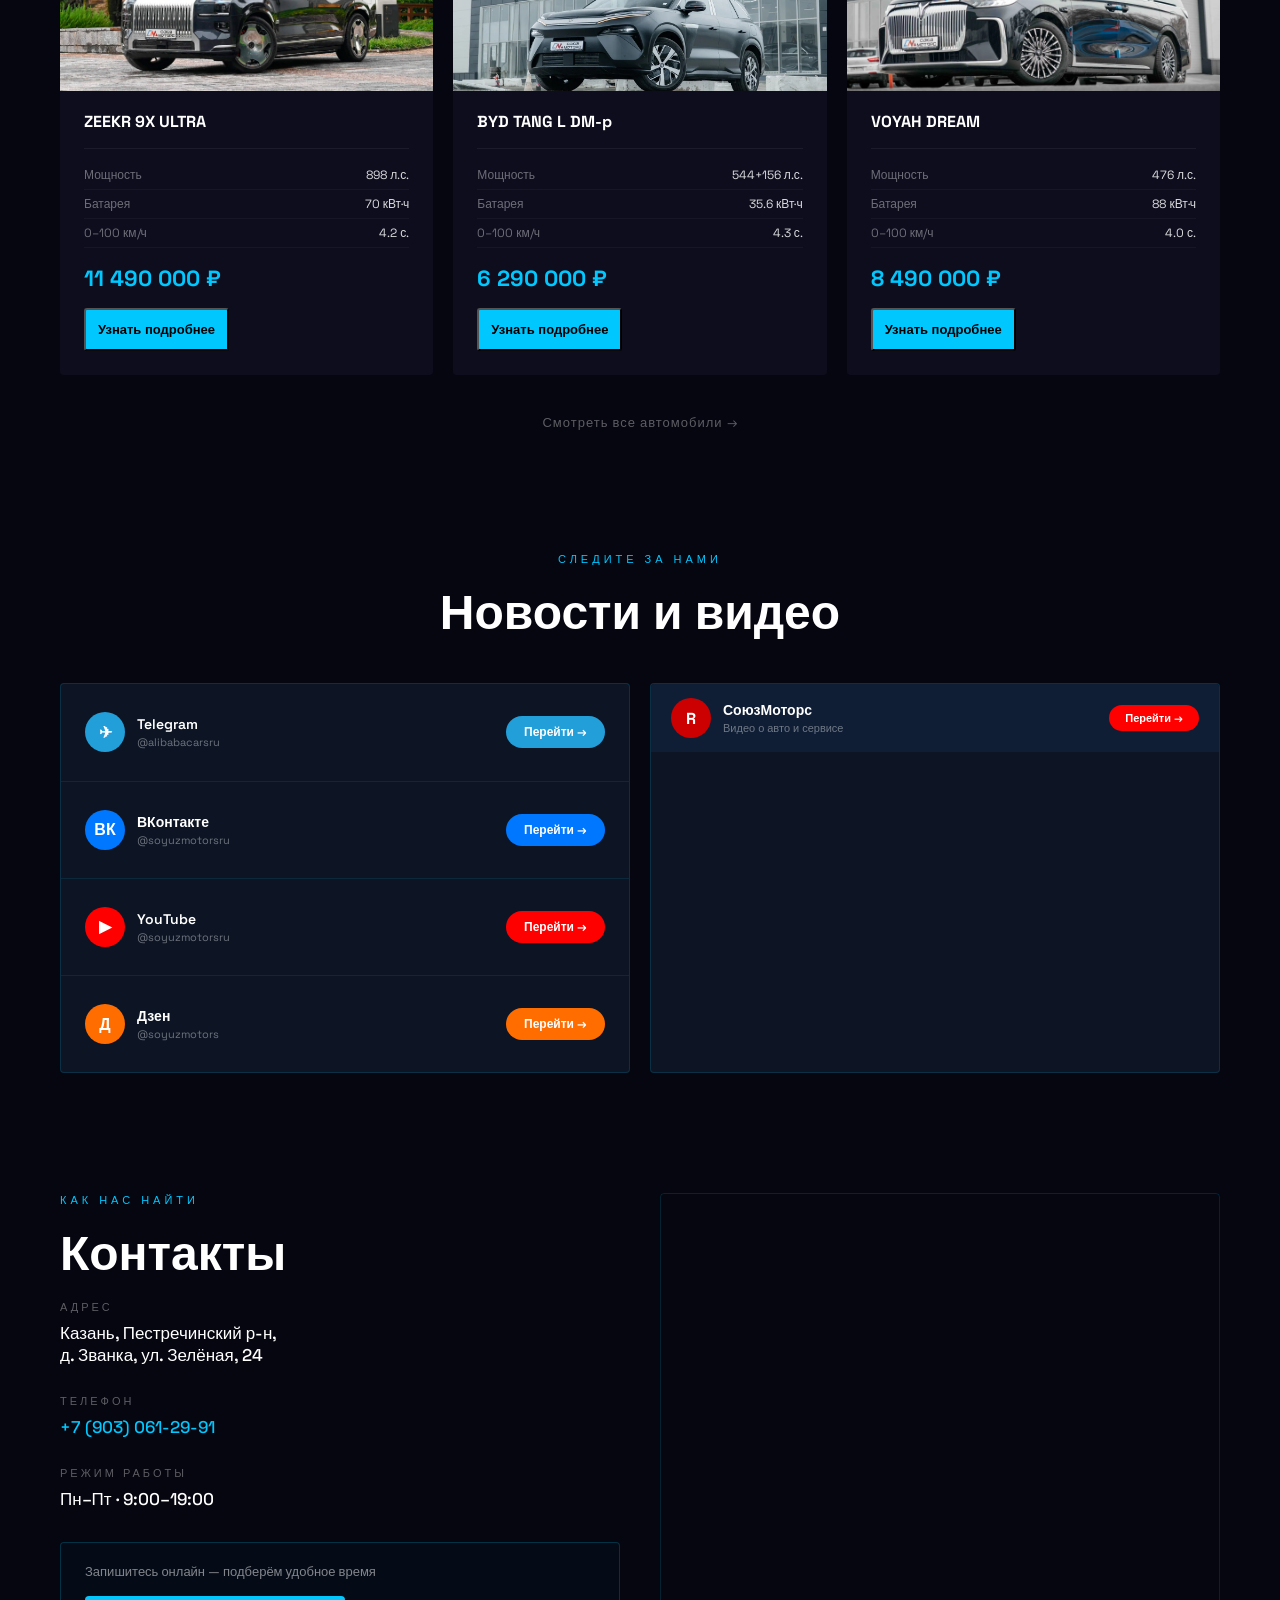
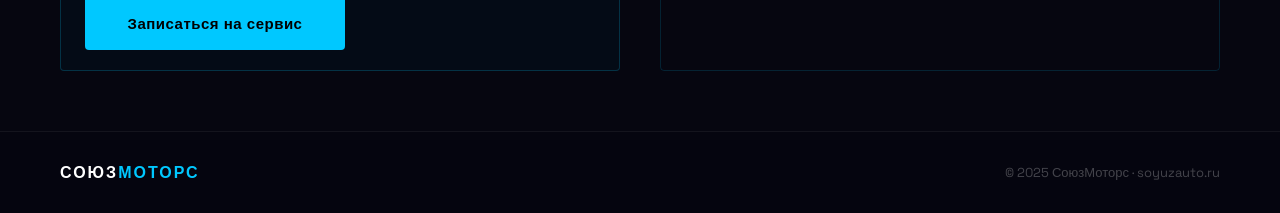
==== commit db0b30ef: "fix mobile hero photo" ====
--- a/index.html
+++ b/index.html
@@ -246,7 +246,7 @@
 
     /* HERO С ФОТО */
     .hero { background: url('images/Leo 5.jpg') center center / cover no-repeat !important; position: relative; min-height: 100vh; height: auto; margin-bottom: 0; padding-bottom: 0; }
-    .hero::before { content: ''; position: absolute; inset: 0; background: rgba(6,6,16,0.7); z-index: 1; }
+    .hero::before { content: ''; position: absolute; inset: 0; background: rgba(6,6,16,0.45); z-index: 1; }
     .hero-content { position: relative; z-index: 2; }
 
     /* СЕКЦИИ — единый фон */
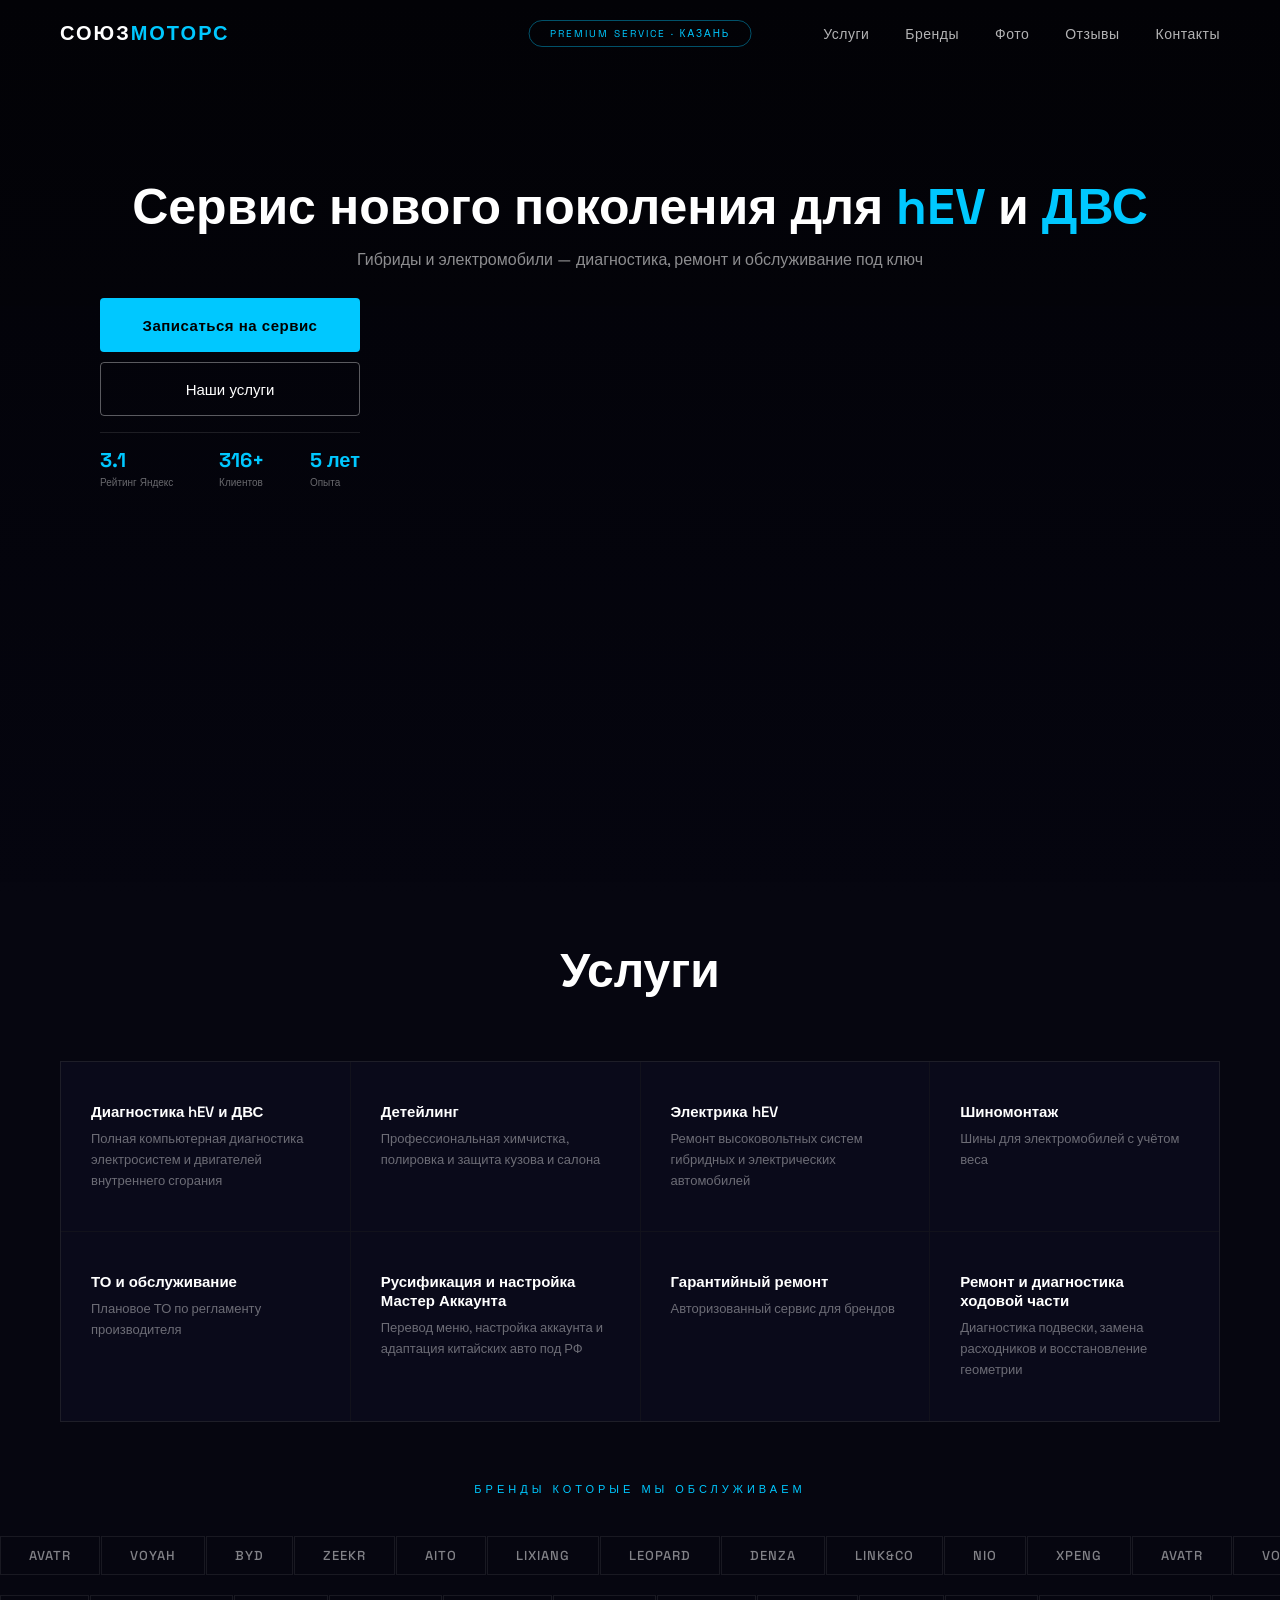
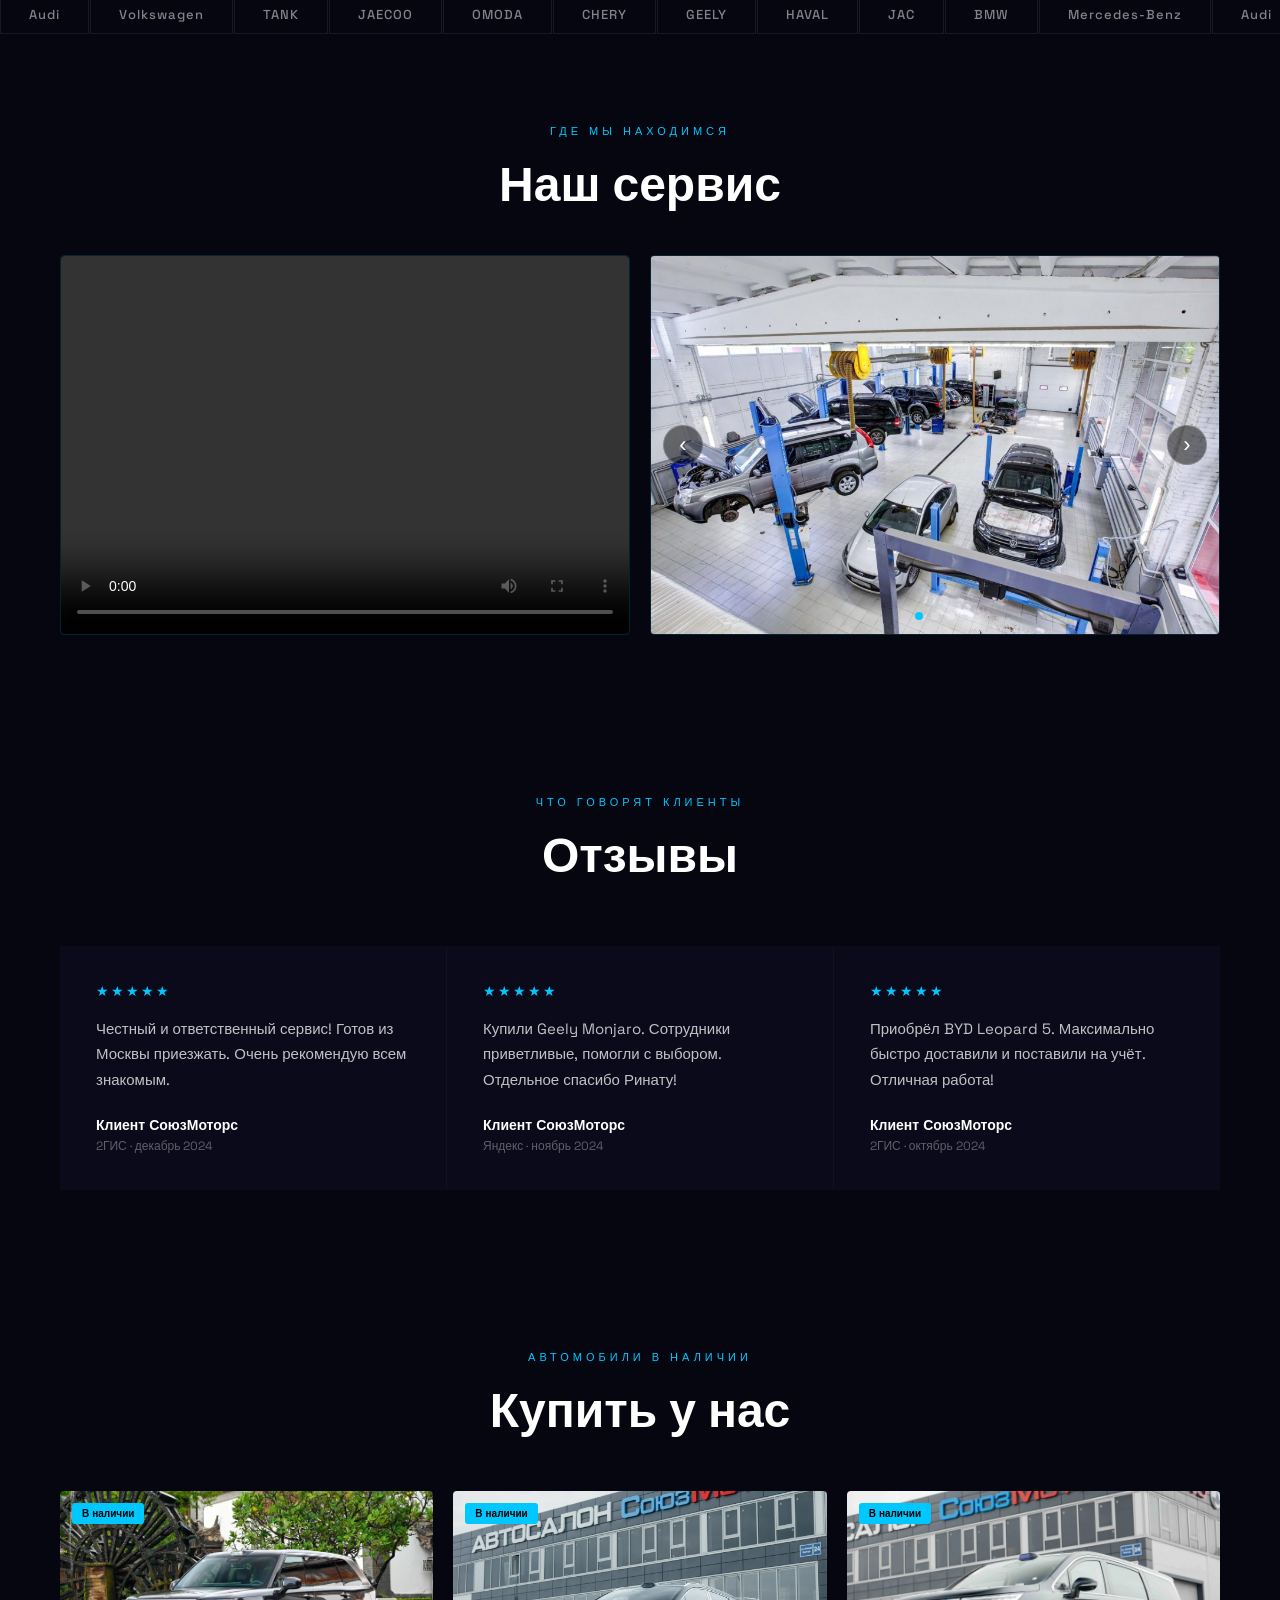
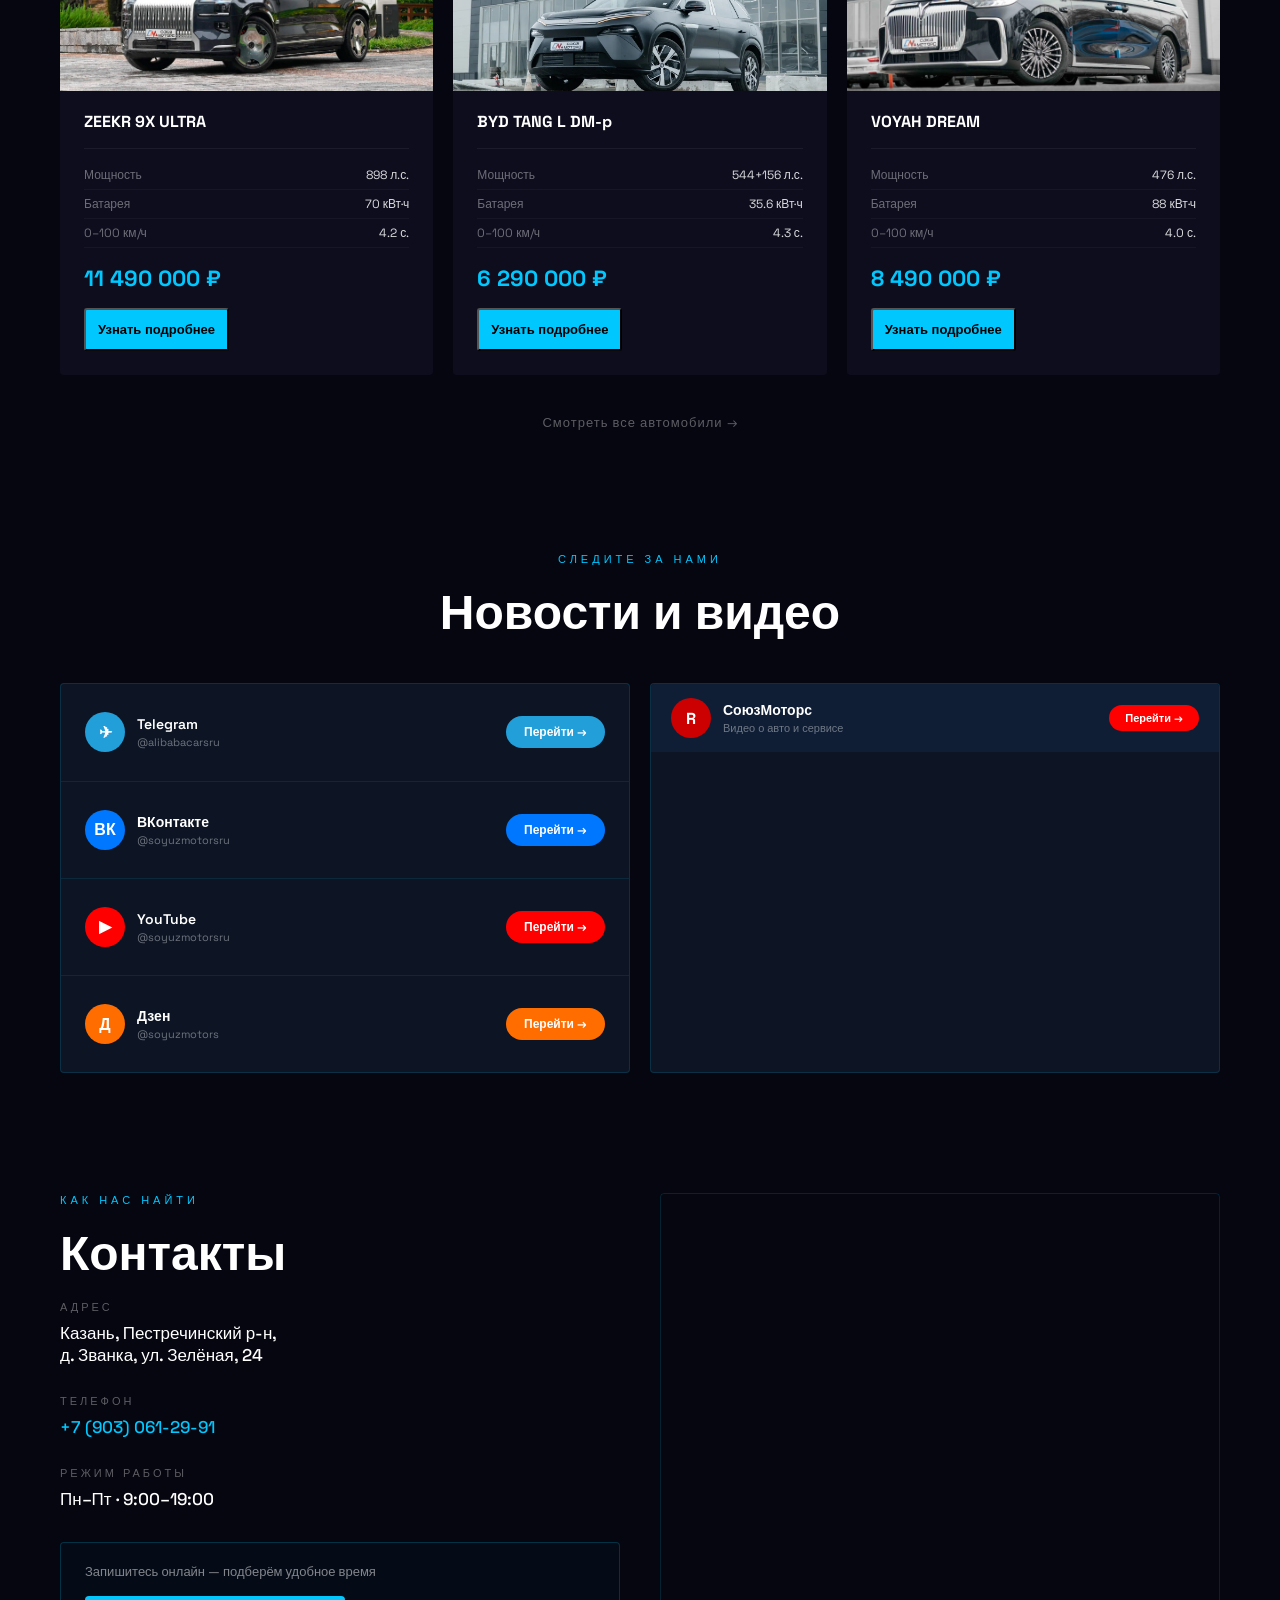
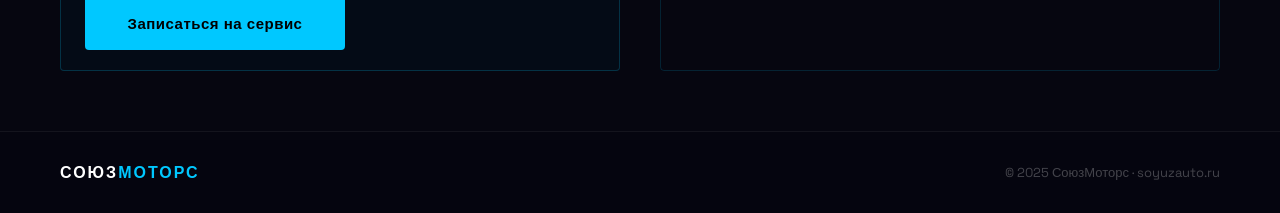
==== commit c64e22be: "fix hero overlay" ====
--- a/index.html
+++ b/index.html
@@ -245,8 +245,8 @@
     .location-photos { height: 260px; }
 
     /* HERO С ФОТО */
-    .hero { background: url('images/Leo 5.jpg') center center / cover no-repeat !important; position: relative; min-height: 100vh; height: auto; margin-bottom: 0; padding-bottom: 0; }
-    .hero::before { content: ''; position: absolute; inset: 0; background: rgba(6,6,16,0.45); z-index: 1; }
+    .hero { background: url('images/Leo 5.jpg') center center / cover no-repeat !important; background-attachment: scroll !important; min-height: 100vh; height: auto; margin-bottom: 0; padding-bottom: 0; position: relative; }
+    .hero::after { content: ''; position: absolute; inset: 0; background: rgba(6,6,16,0.25); z-index: 1; }
     .hero-content { position: relative; z-index: 2; }
 
     /* СЕКЦИИ — единый фон */
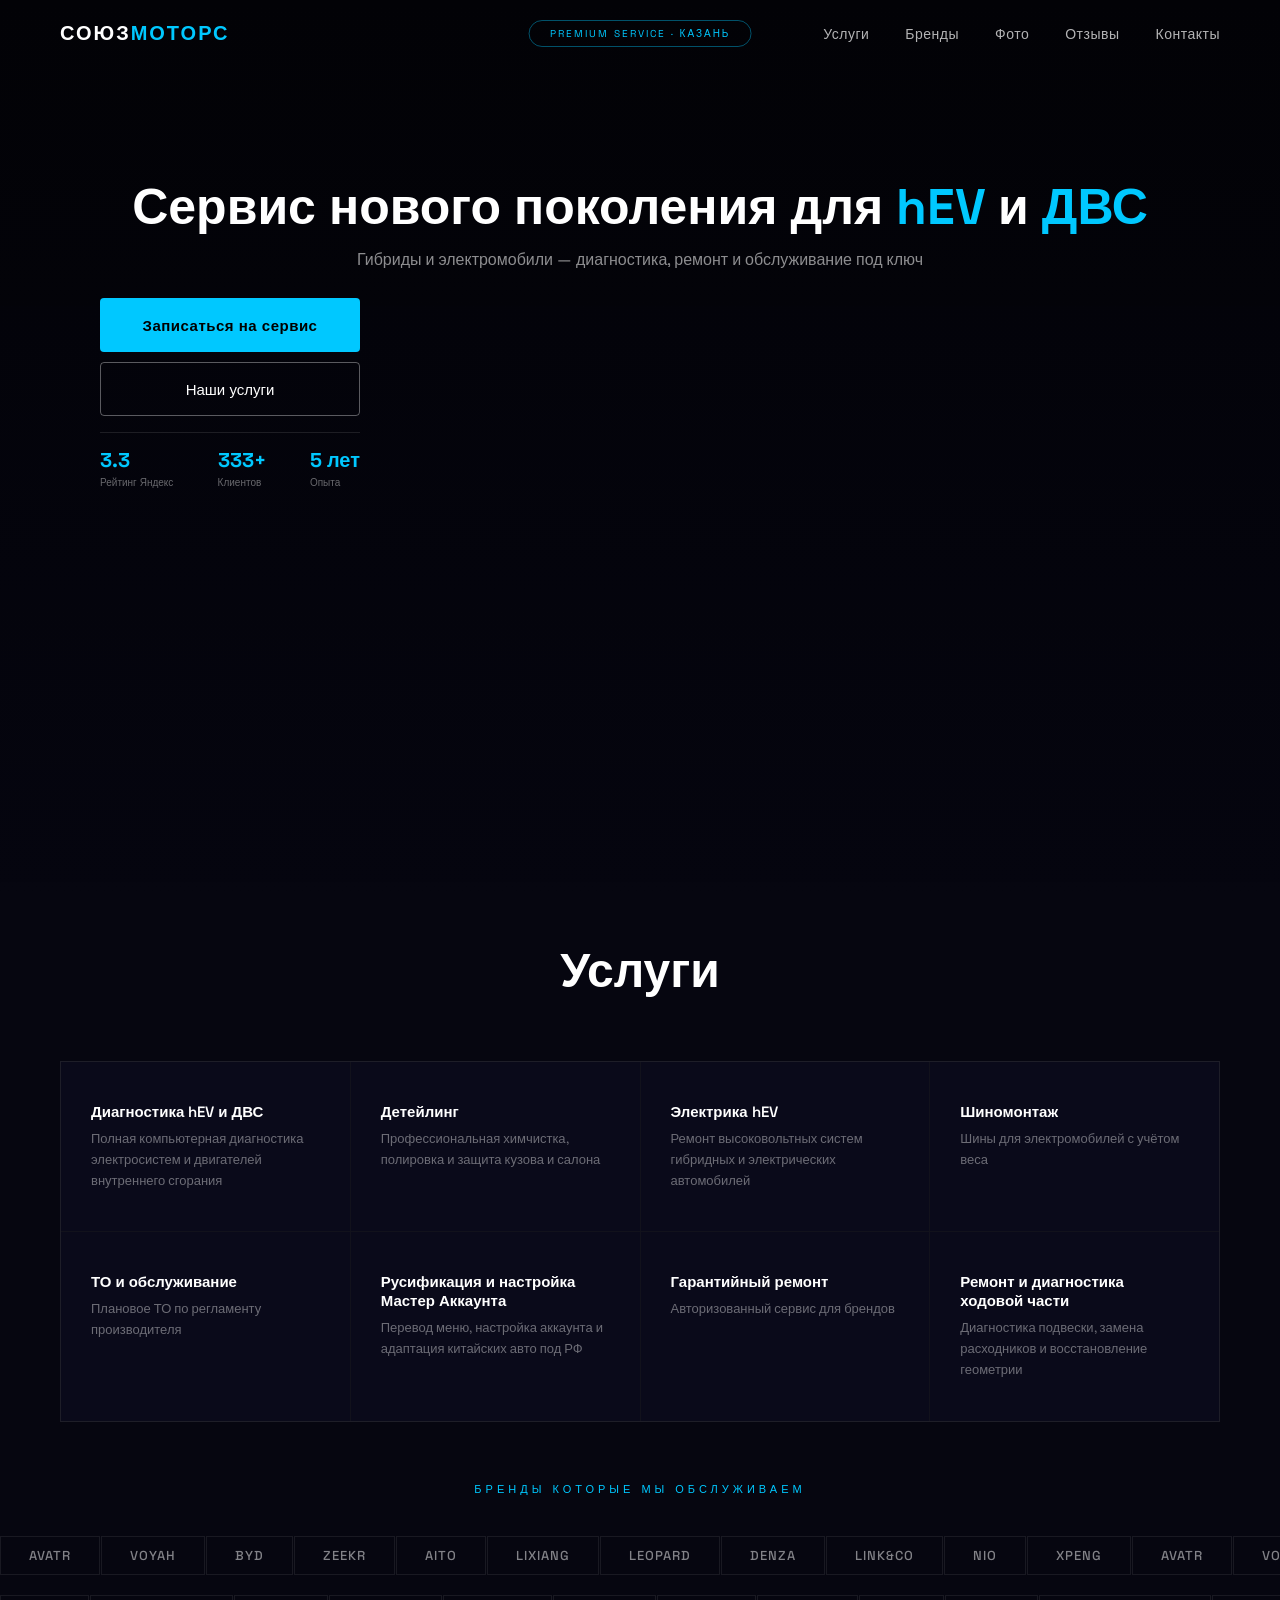
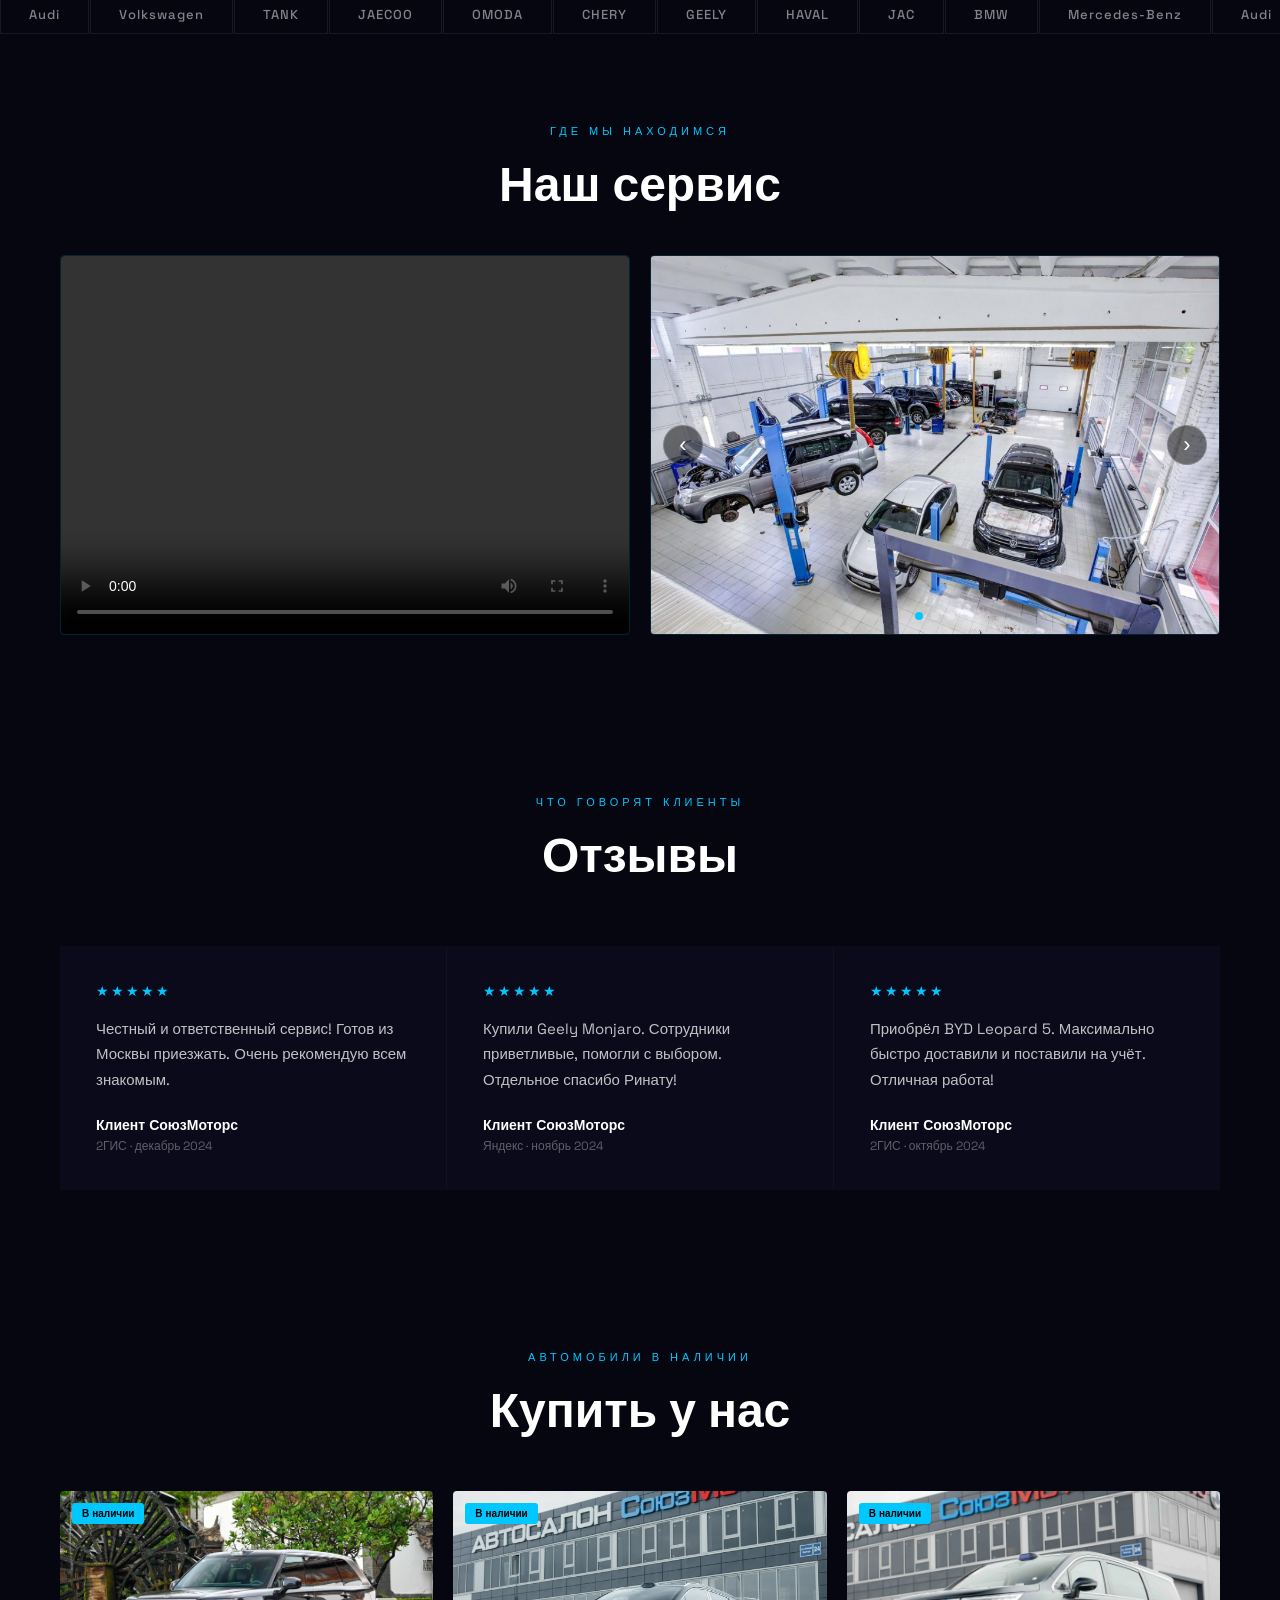
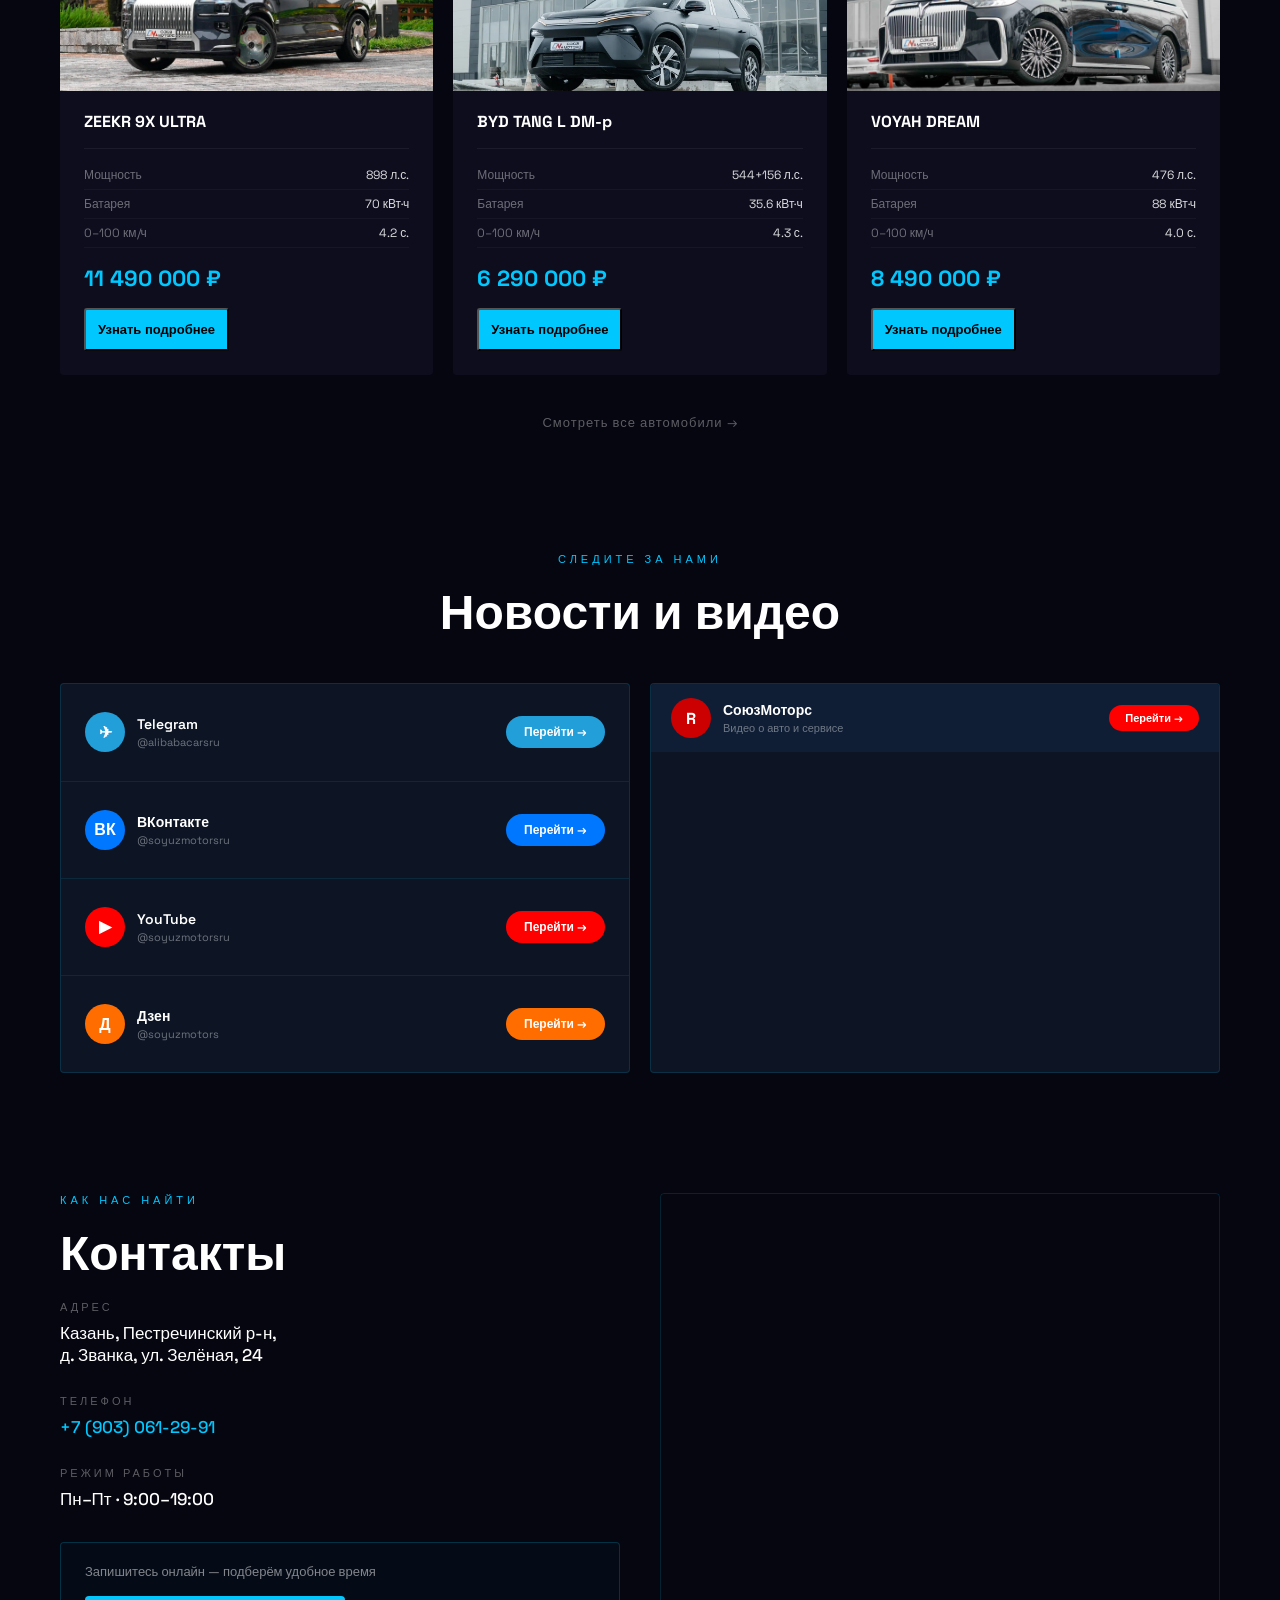
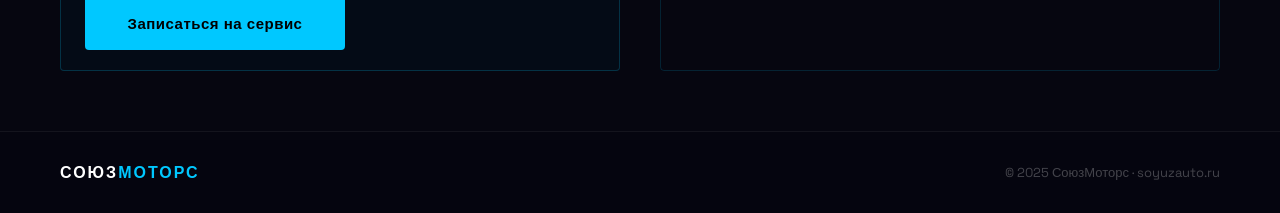
==== commit 4cd2e20d: "fix hero overlay" ====
--- a/index.html
+++ b/index.html
@@ -245,8 +245,9 @@
     .location-photos { height: 260px; }
 
     /* HERO С ФОТО */
-    .hero { background: url('images/Leo 5.jpg') center center / cover no-repeat !important; background-attachment: scroll !important; min-height: 100vh; height: auto; margin-bottom: 0; padding-bottom: 0; position: relative; }
+    .hero { background: rgba(6,6,16,0.25) !important; min-height: 100vh; height: auto; margin-bottom: 0; padding-bottom: 0; position: relative; }
     .hero::after { content: ''; position: absolute; inset: 0; background: rgba(6,6,16,0.25); z-index: 1; }
+    #hero-mobile-bg { filter: brightness(0.75); }
     .hero-content { position: relative; z-index: 2; }
 
     /* СЕКЦИИ — единый фон */
@@ -270,6 +271,7 @@
 
 <!-- HERO -->
 <section class="hero">
+  <img src="images/Leo 5.jpg" id="hero-mobile-bg" style="display:none; position:absolute; top:0; left:0; width:100%; height:100%; object-fit:cover; z-index:0;">
   <video id="bg1" autoplay muted loop playsinline webkit-playsinline
        style="position:fixed; top:0; left:0; width:100%; height:100%; object-fit:cover; z-index:0; opacity:1; transition: opacity 1.5s ease; -webkit-playsinline:1;">
     <source src="images/car1n.mp4" type="video/mp4">
@@ -655,6 +657,11 @@
 </div>
 
 <script>
+// MOBILE HERO BG
+if (window.innerWidth <= 768) {
+  document.getElementById('hero-mobile-bg').style.display = 'block';
+}
+
 // MODAL
 function openModal() {
   document.getElementById('serviceModal').classList.add('open');
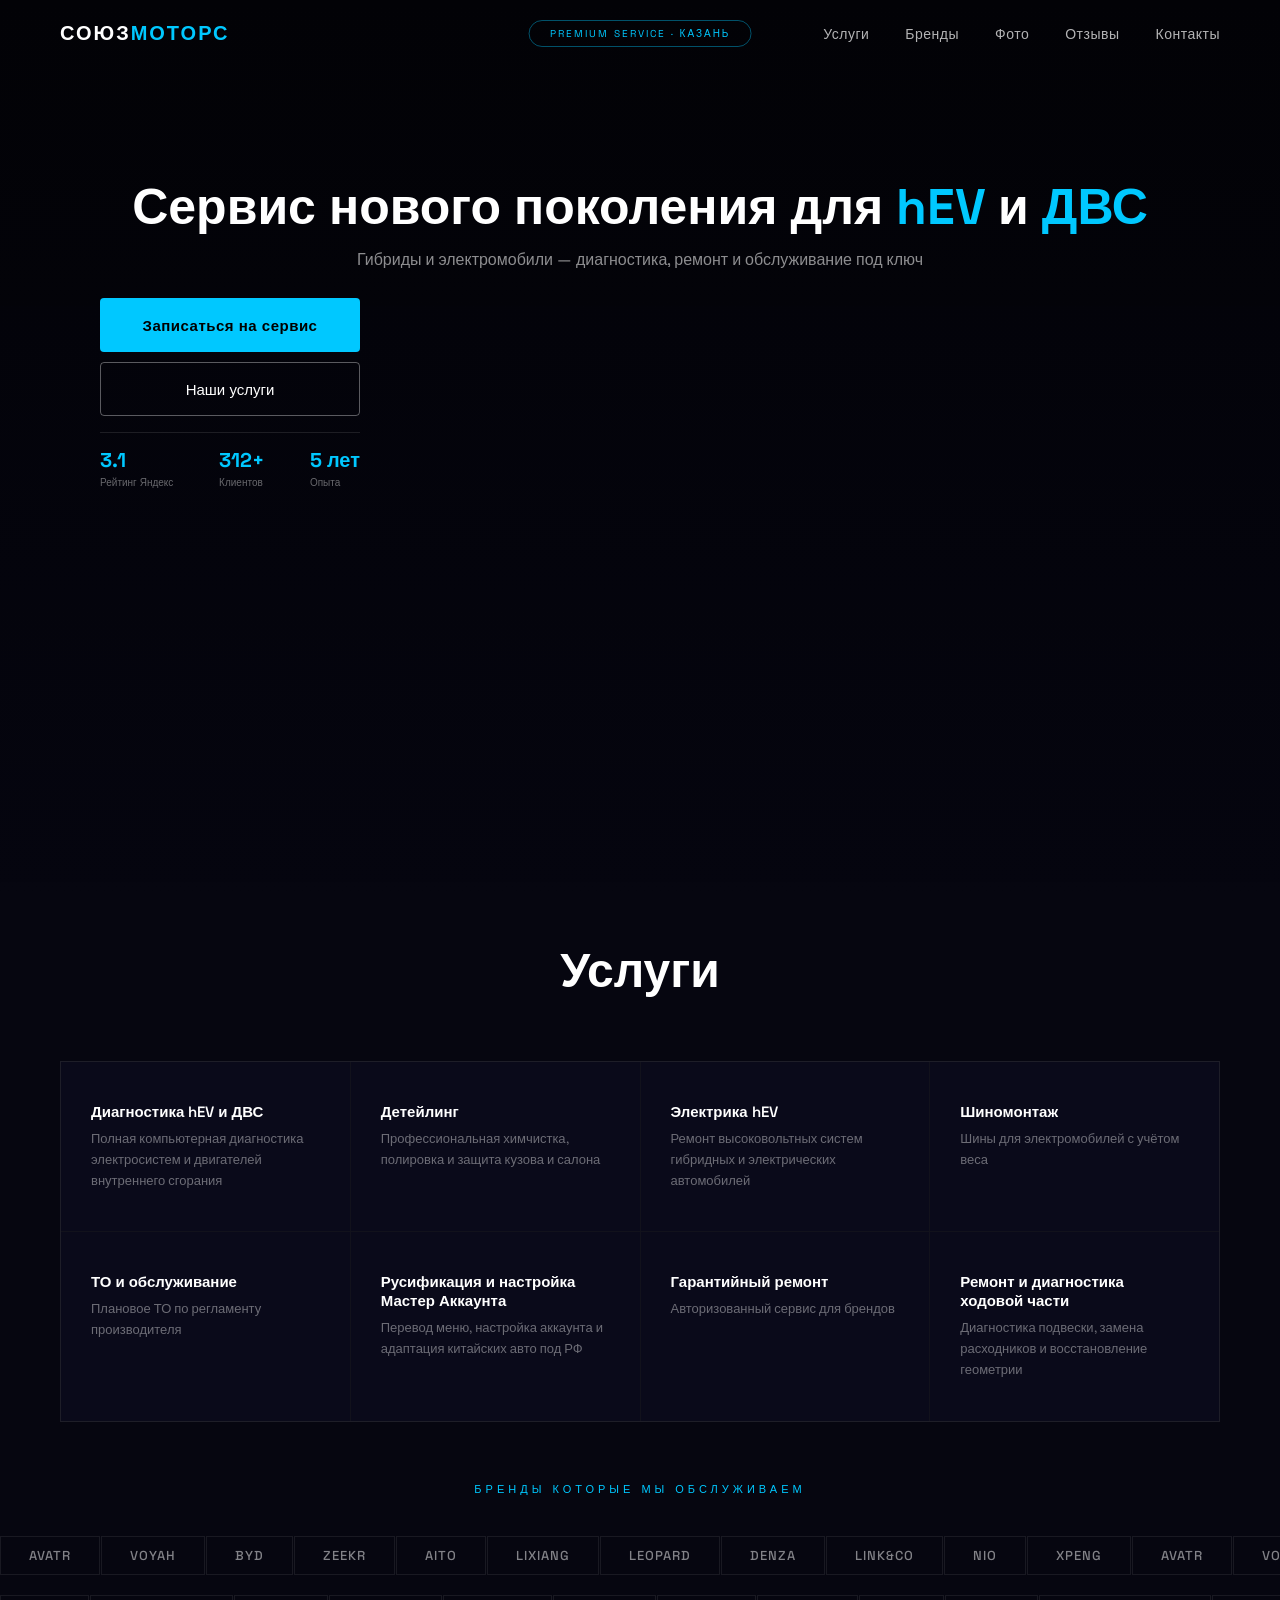
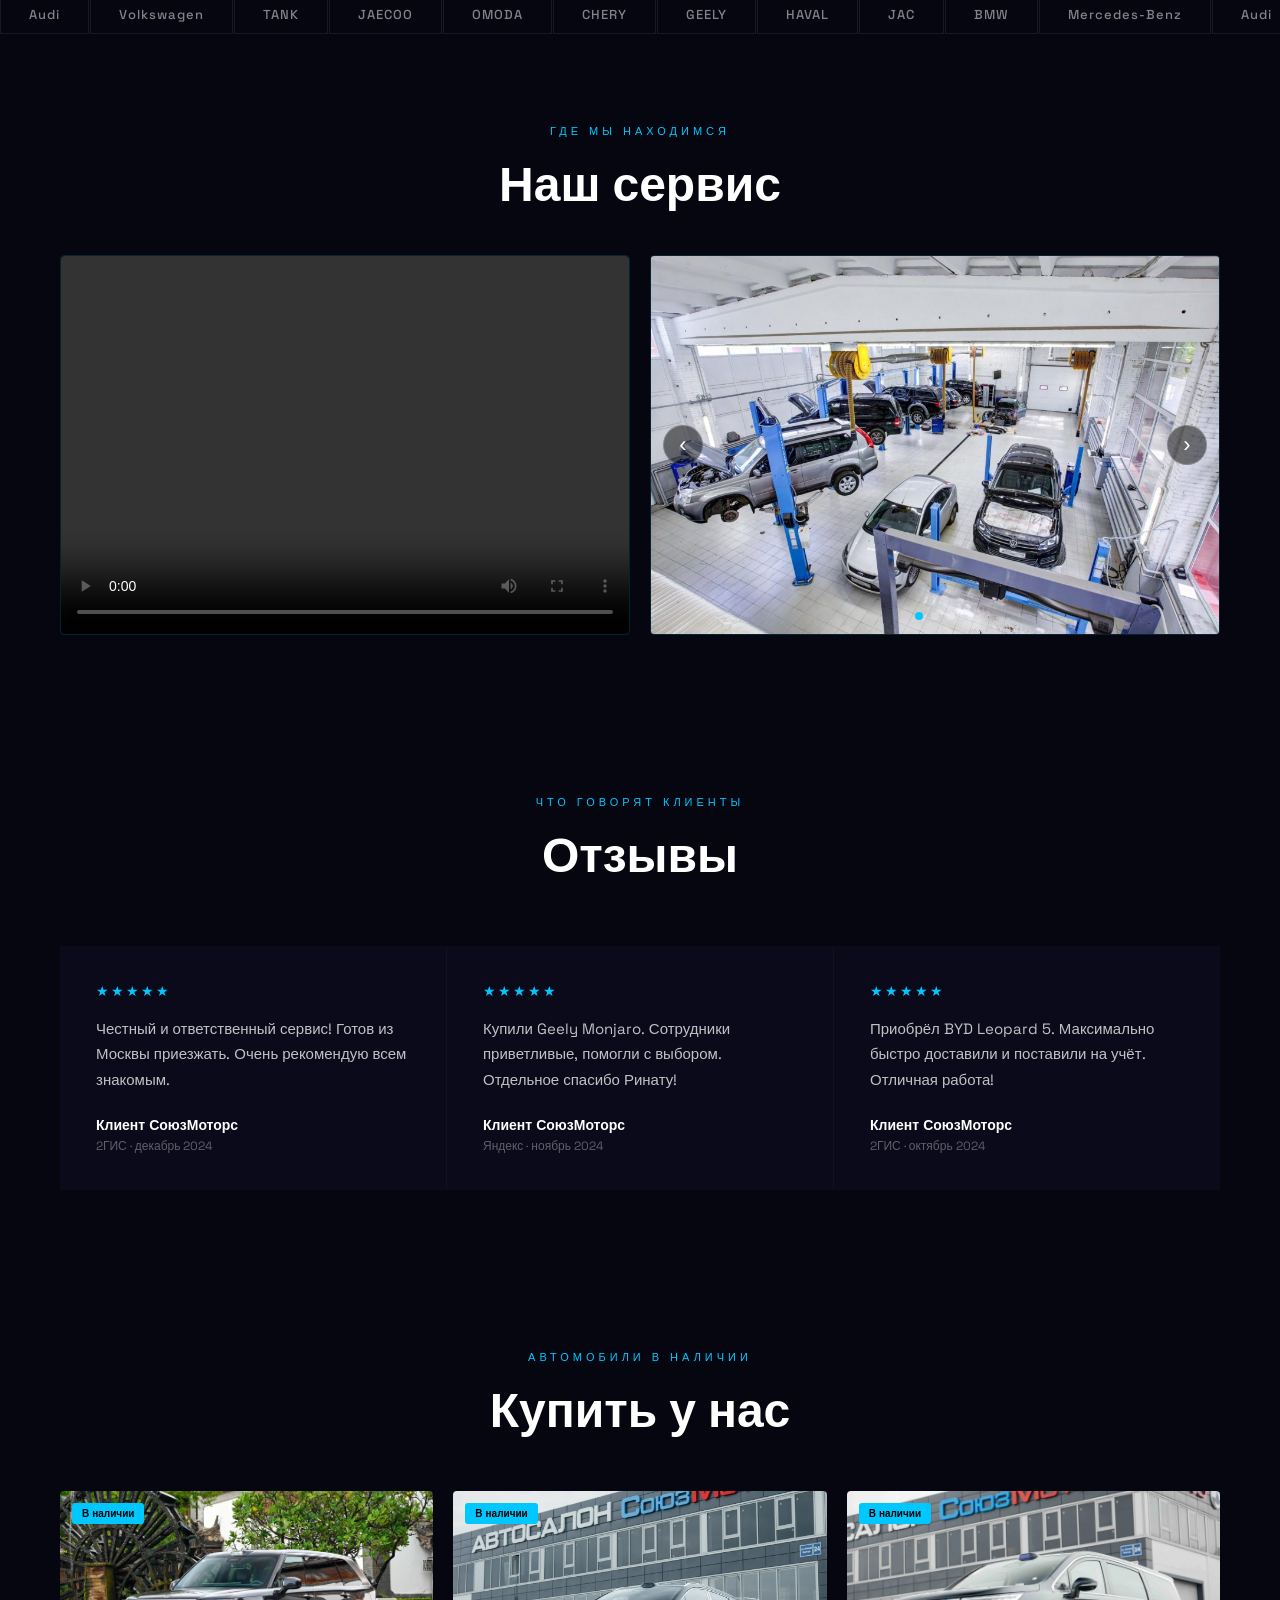
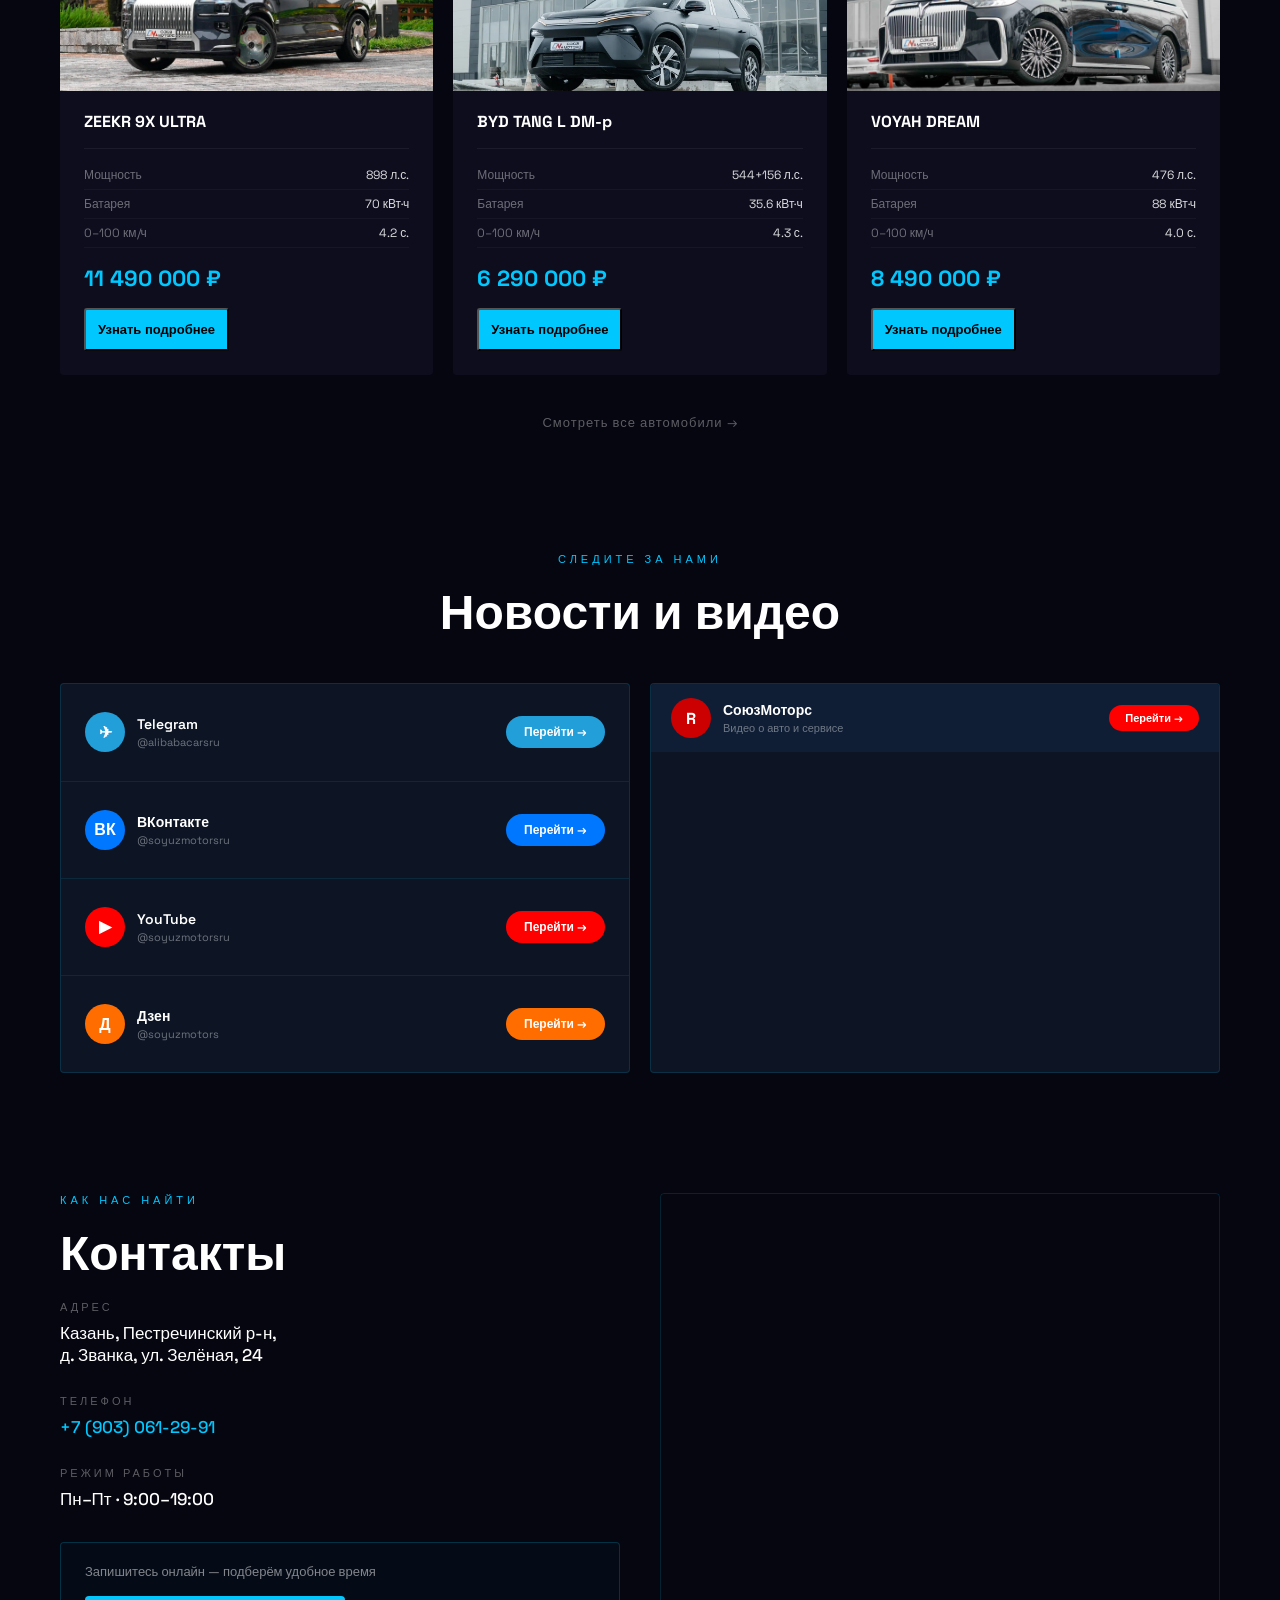
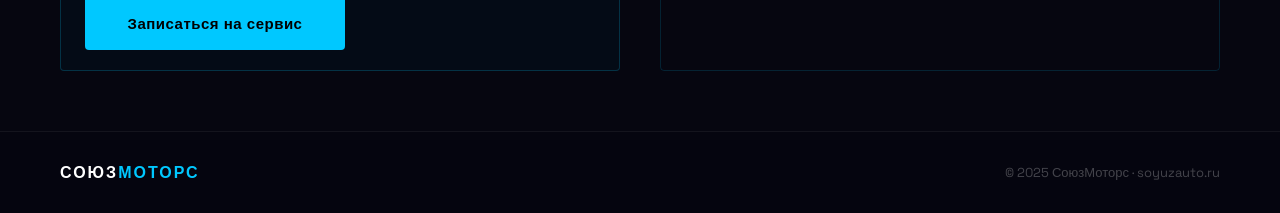
==== commit 392da6b8: "fix hero overlay" ====
--- a/index.html
+++ b/index.html
@@ -245,7 +245,7 @@
     .location-photos { height: 260px; }
 
     /* HERO С ФОТО */
-    .hero { background: rgba(6,6,16,0.25) !important; min-height: 100vh; height: auto; margin-bottom: 0; padding-bottom: 0; position: relative; }
+    .hero { background: #0d1a2e !important; min-height: 100vh; height: auto; margin-bottom: 0; padding-bottom: 0; position: relative; overflow: hidden; }
     .hero::after { content: ''; position: absolute; inset: 0; background: rgba(6,6,16,0.25); z-index: 1; }
     #hero-mobile-bg { filter: brightness(0.75); }
     .hero-content { position: relative; z-index: 2; }
@@ -271,7 +271,7 @@
 
 <!-- HERO -->
 <section class="hero">
-  <img src="images/Leo 5.jpg" id="hero-mobile-bg" style="display:none; position:absolute; top:0; left:0; width:100%; height:100%; object-fit:cover; z-index:0;">
+  <img src="images/Leo 5.jpg" id="hero-mobile-bg" style="display:none; position:absolute; top:0; left:0; width:100%; height:100%; object-fit:cover; object-position:center; z-index:0; transform:translateZ(0);">
   <video id="bg1" autoplay muted loop playsinline webkit-playsinline
        style="position:fixed; top:0; left:0; width:100%; height:100%; object-fit:cover; z-index:0; opacity:1; transition: opacity 1.5s ease; -webkit-playsinline:1;">
     <source src="images/car1n.mp4" type="video/mp4">
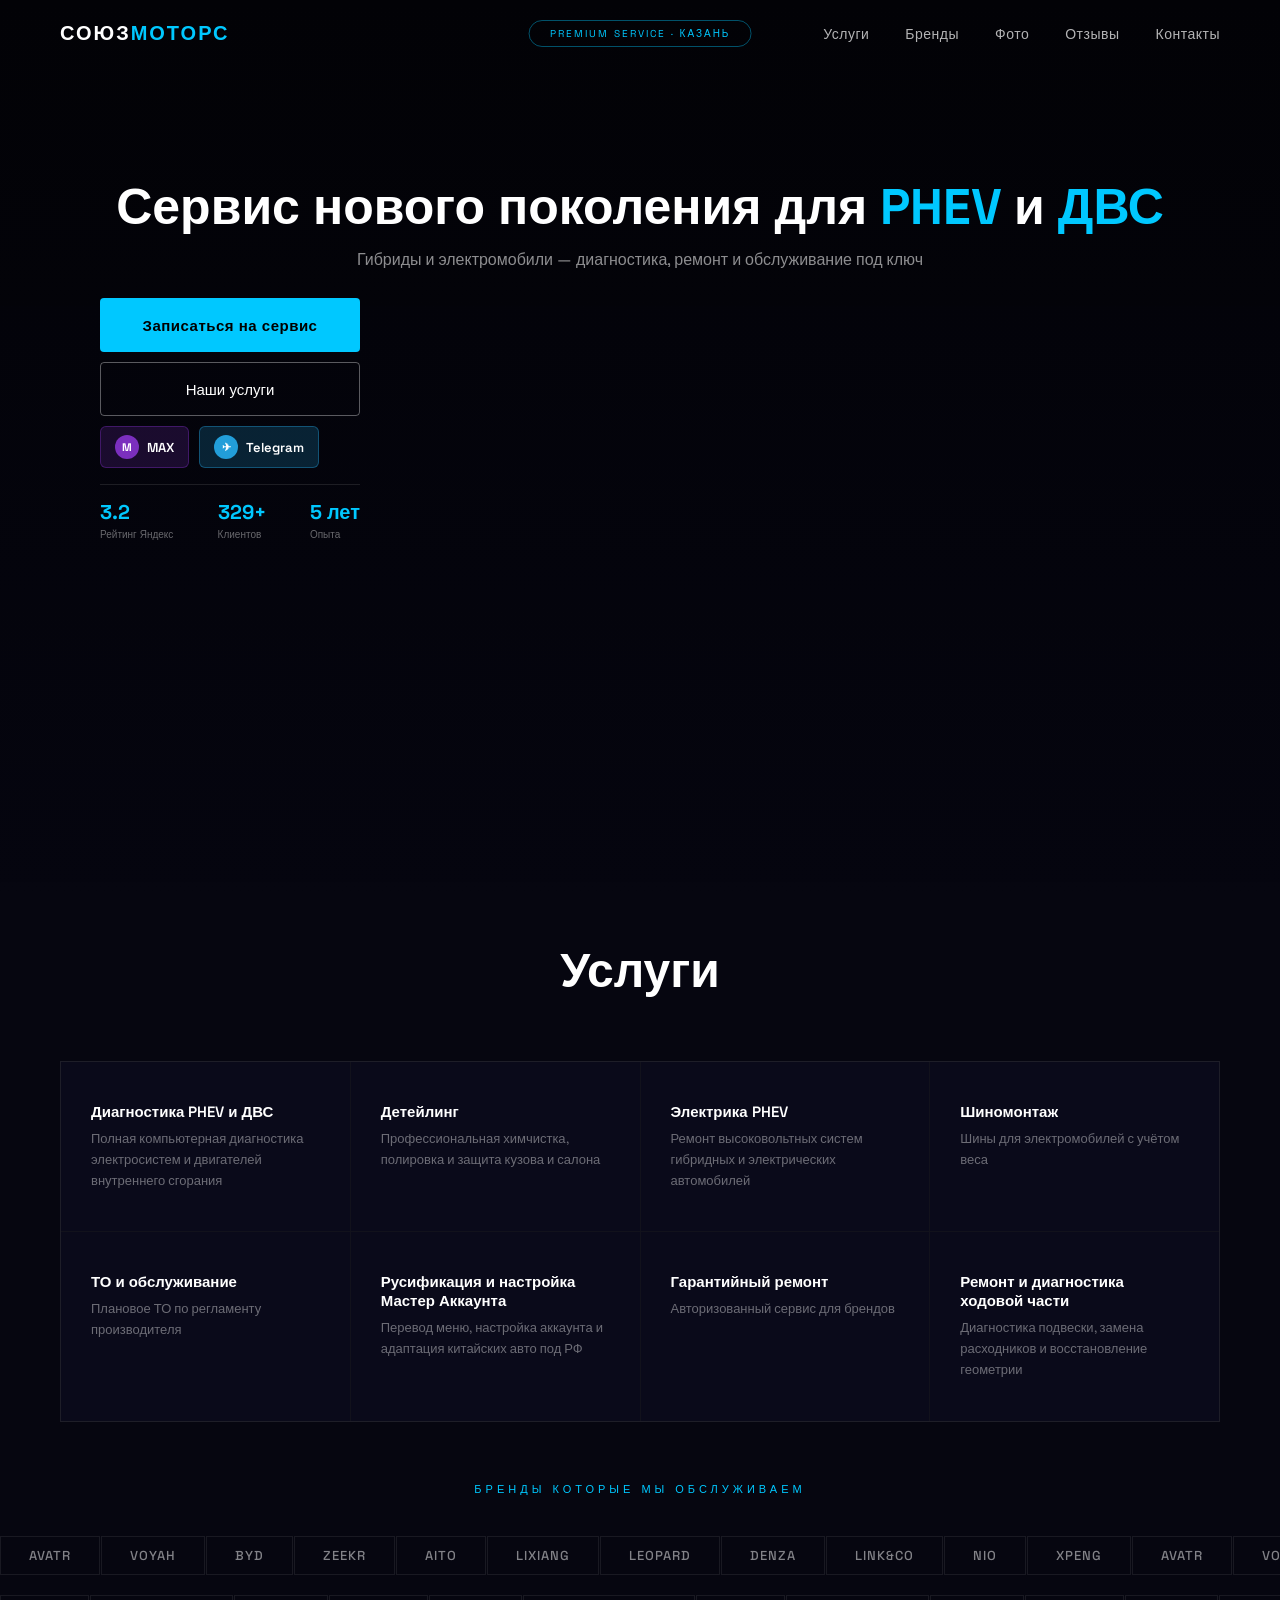
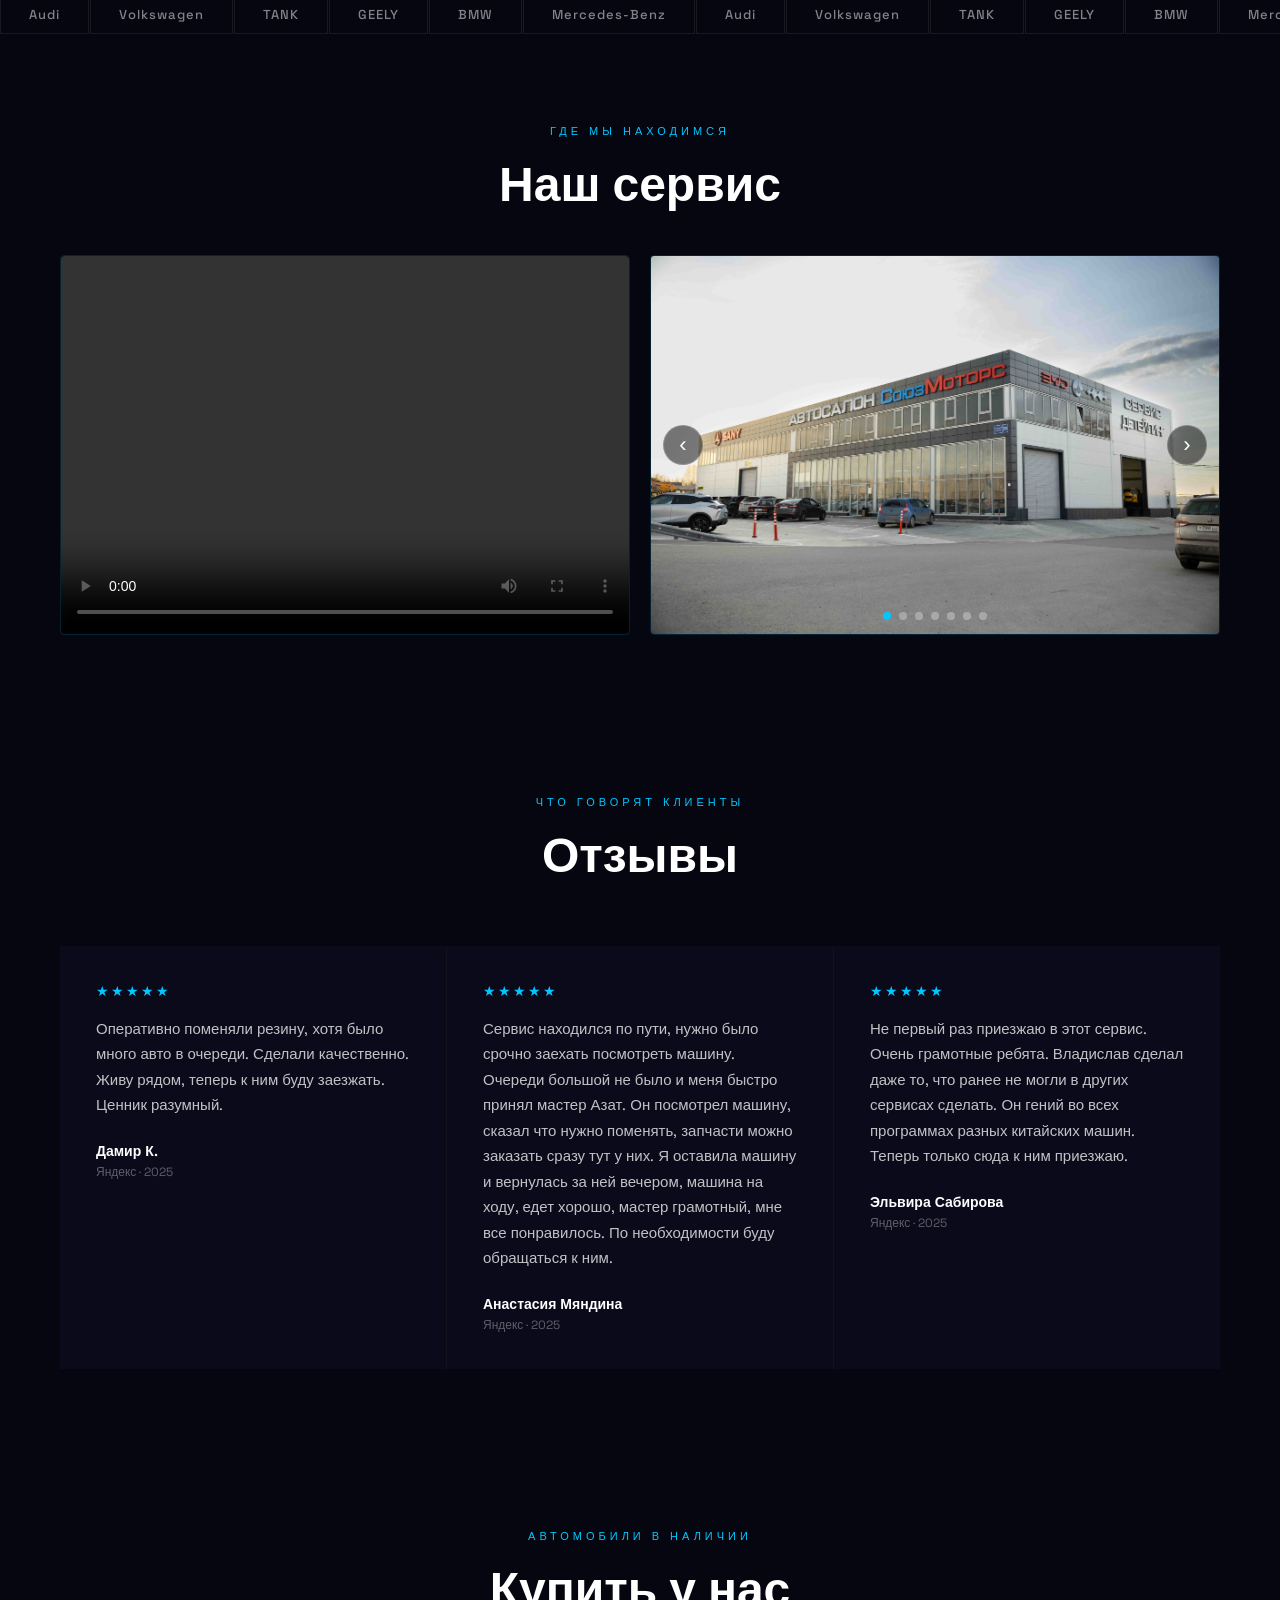
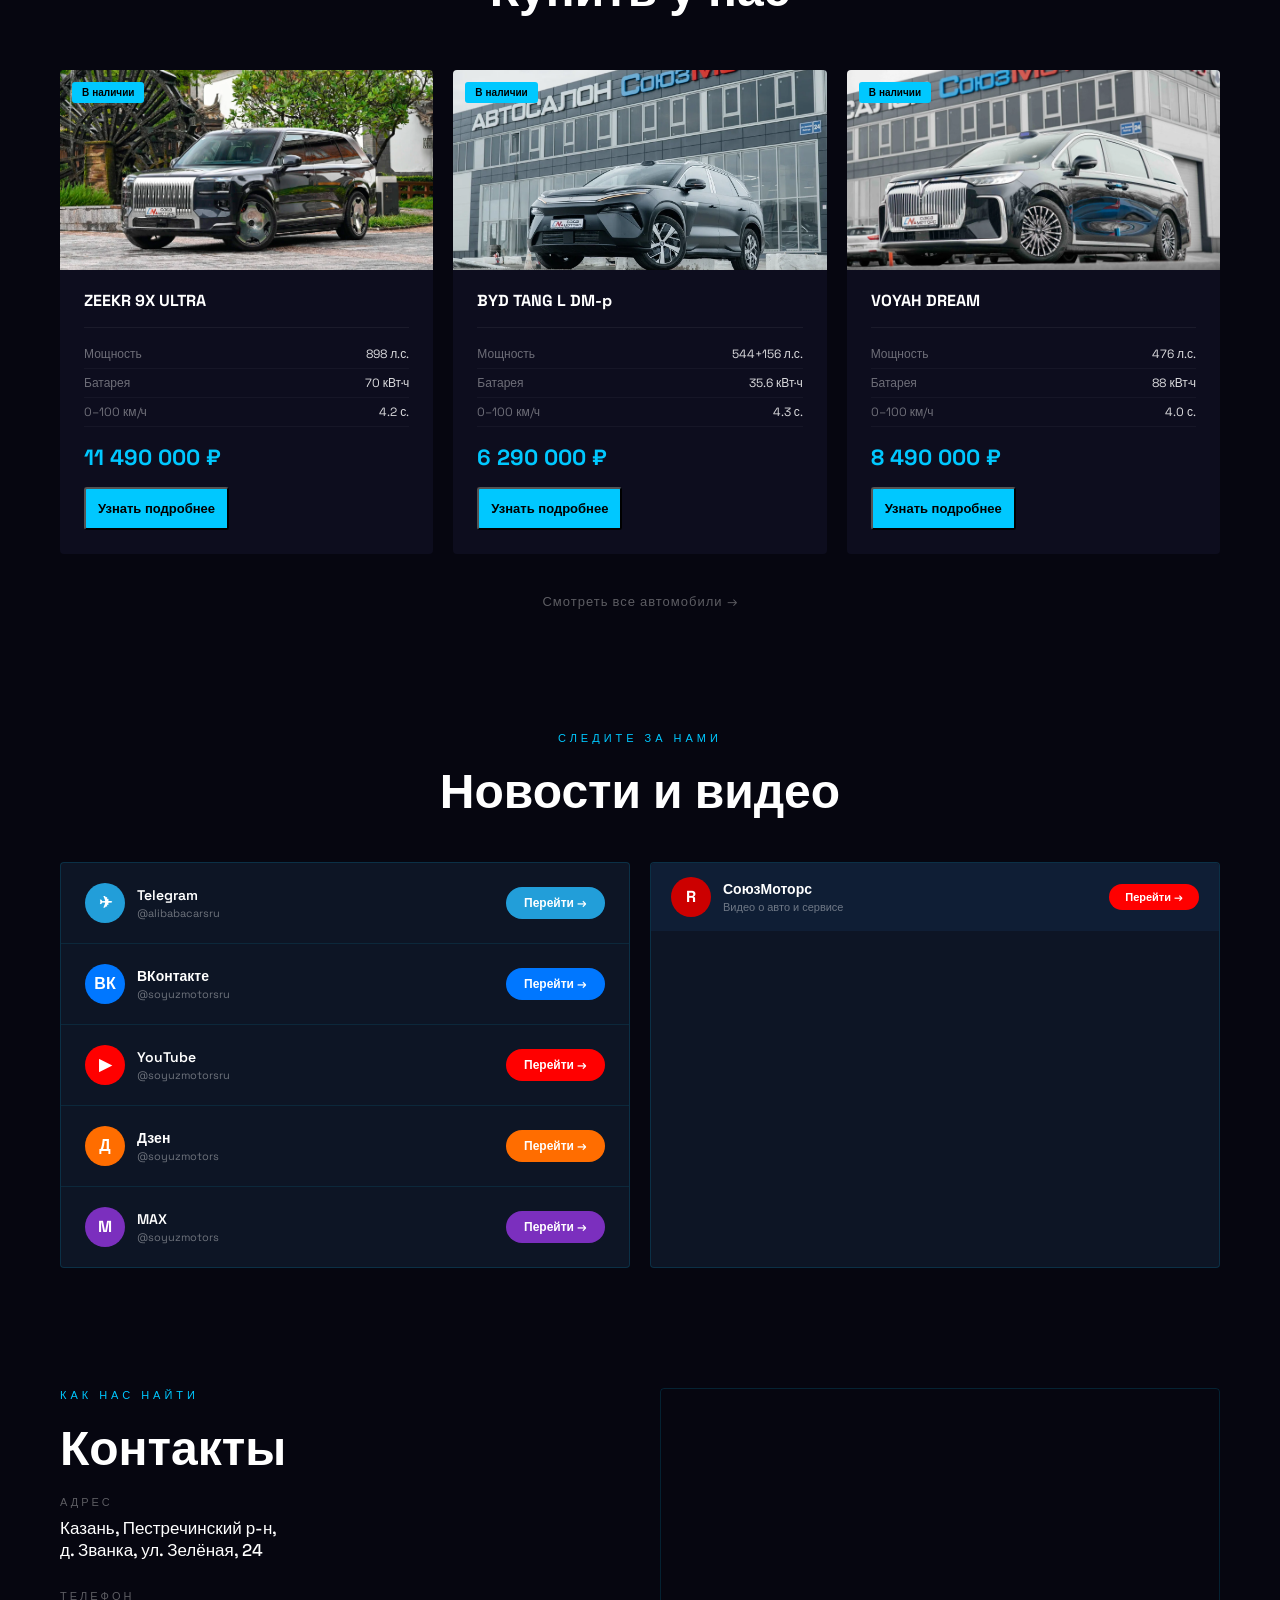
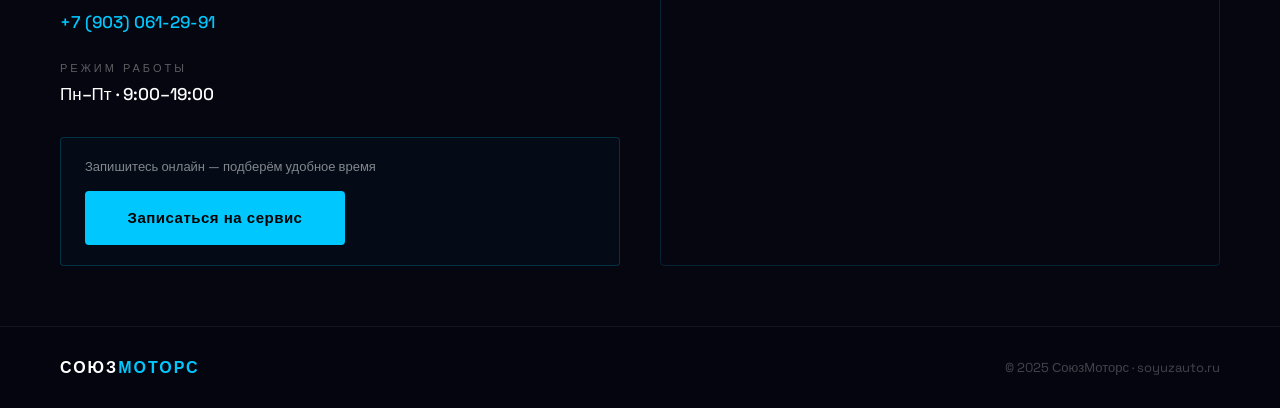
==== commit 5b56568a: "update" ====
--- a/index.html
+++ b/index.html
@@ -303,11 +303,21 @@
   </video>
   <div style="position:absolute; inset:0; background:linear-gradient(to bottom, rgba(0,0,0,0.6) 0%, rgba(6,6,16,0.5) 100%); z-index:1;"></div>
   <div class="hero-content">
-    <h1 class="hero-title">Сервис нового поколения для <span>hEV</span> и <span>ДВС</span></h1>
+    <h1 class="hero-title">Сервис нового поколения для <span>PHEV</span> и <span>ДВС</span></h1>
     <p class="hero-subtitle">Гибриды и электромобили — диагностика, ремонт и обслуживание под ключ</p>
     <div class="hero-btns">
       <button class="btn-primary" onclick="openModal()">Записаться на сервис</button>
       <button class="btn-outline" onclick="document.querySelector('.services').scrollIntoView({ behavior: 'smooth' })">Наши услуги</button>
+    </div>
+    <div style="display:flex; gap:10px; margin-top:10px;">
+      <a href="https://max.ru/join/bnwe8EwtZ9V6AHtFU8jAZ1SwuOLESS8iH-0KXqnp6E8" target="_blank" style="display:flex; align-items:center; gap:8px; padding:8px 14px; border-radius:6px; text-decoration:none; font-size:13px; font-weight:600; color:white; background:rgba(123,47,190,0.2); border:1px solid rgba(123,47,190,0.4);">
+        <div style="width:24px; height:24px; border-radius:50%; background:#7B2FBE; display:flex; align-items:center; justify-content:center; font-size:11px; font-weight:700;">M</div>
+        MAX
+      </a>
+      <a href="https://t.me/alibabacarsru" target="_blank" style="display:flex; align-items:center; gap:8px; padding:8px 14px; border-radius:6px; text-decoration:none; font-size:13px; font-weight:600; color:white; background:rgba(34,158,217,0.2); border:1px solid rgba(34,158,217,0.4);">
+        <div style="width:24px; height:24px; border-radius:50%; background:#229ED9; display:flex; align-items:center; justify-content:center; font-size:11px;">✈</div>
+        Telegram
+      </a>
     </div>
     <hr class="hero-divider">
     <div class="hero-stats">
@@ -324,9 +334,9 @@
     <h2 class="section-title">Услуги</h2>
   </div>
   <div class="services-grid reveal">
-    <div class="service-card"><div class="service-name">Диагностика hEV и ДВС</div><div class="service-desc">Полная компьютерная диагностика электросистем и двигателей внутреннего сгорания</div></div>
+    <div class="service-card"><div class="service-name">Диагностика PHEV и ДВС</div><div class="service-desc">Полная компьютерная диагностика электросистем и двигателей внутреннего сгорания</div></div>
     <div class="service-card"><div class="service-name">Детейлинг</div><div class="service-desc">Профессиональная химчистка, полировка и защита кузова и салона</div></div>
-    <div class="service-card"><div class="service-name">Электрика hEV</div><div class="service-desc">Ремонт высоковольтных систем гибридных и электрических автомобилей</div></div>
+    <div class="service-card"><div class="service-name">Электрика PHEV</div><div class="service-desc">Ремонт высоковольтных систем гибридных и электрических автомобилей</div></div>
     <div class="service-card"><div class="service-name">Шиномонтаж</div><div class="service-desc">Шины для электромобилей с учётом веса</div></div>
     <div class="service-card"><div class="service-name">ТО и обслуживание</div><div class="service-desc">Плановое ТО по регламенту производителя</div></div>
     <div class="service-card"><div class="service-name">Русификация и настройка Мастер Аккаунта</div><div class="service-desc">Перевод меню, настройка аккаунта и адаптация китайских авто под РФ</div></div>
@@ -359,6 +369,15 @@
     <div class="location-photos">
       <div class="photo-slider">
         <div class="photo-slide active">
+          <img src="images/service/s6.jpg" style="width:100%; height:100%; object-fit:cover;" loading="lazy" decoding="async">
+        </div>
+        <div class="photo-slide">
+          <img src="images/service/s5.jpg" style="width:100%; height:100%; object-fit:cover;" loading="lazy" decoding="async">
+        </div>
+        <div class="photo-slide">
+          <img src="images/service/s7.jpg" style="width:100%; height:100%; object-fit:cover;" loading="lazy" decoding="async">
+        </div>
+        <div class="photo-slide">
           <img src="images/service/s1.jpg" style="width:100%; height:100%; object-fit:cover;" loading="lazy" decoding="async">
         </div>
         <div class="photo-slide">
@@ -366,6 +385,9 @@
         </div>
         <div class="photo-slide">
           <img src="images/service/s3.jpg" style="width:100%; height:100%; object-fit:cover;" loading="lazy" decoding="async">
+        </div>
+        <div class="photo-slide">
+          <img src="images/service/s4.jpg" style="width:100%; height:100%; object-fit:cover;" loading="lazy" decoding="async">
         </div>
       </div>
       <button class="slider-btn prev">&#8249;</button>
@@ -374,6 +396,10 @@
         <span class="dot active"></span>
         <span class="dot"></span>
         <span class="dot"></span>
+        <span class="dot"></span>
+        <span class="dot"></span>
+        <span class="dot"></span>
+        <span class="dot"></span>
       </div>
     </div>
   </div>
@@ -388,21 +414,21 @@
   <div class="reviews-grid reveal">
     <div class="review-card">
       <div class="stars">★★★★★</div>
-      <p class="review-text">Честный и ответственный сервис! Готов из Москвы приезжать. Очень рекомендую всем знакомым.</p>
-      <div class="review-author">Клиент СоюзМоторс</div>
-      <div class="review-source">2ГИС · декабрь 2024</div>
+      <p class="review-text">Оперативно поменяли резину, хотя было много авто в очереди. Сделали качественно. Живу рядом, теперь к ним буду заезжать. Ценник разумный.</p>
+      <div class="review-author">Дамир К.</div>
+      <div class="review-source">Яндекс · 2025</div>
     </div>
     <div class="review-card">
       <div class="stars">★★★★★</div>
-      <p class="review-text">Купили Geely Monjaro. Сотрудники приветливые, помогли с выбором. Отдельное спасибо Ринату!</p>
-      <div class="review-author">Клиент СоюзМоторс</div>
-      <div class="review-source">Яндекс · ноябрь 2024</div>
+      <p class="review-text">Сервис находился по пути, нужно было срочно заехать посмотреть машину. Очереди большой не было и меня быстро принял мастер Азат. Он посмотрел машину, сказал что нужно поменять, запчасти можно заказать сразу тут у них. Я оставила машину и вернулась за ней вечером, машина на ходу, едет хорошо, мастер грамотный, мне все понравилось. По необходимости буду обращаться к ним.</p>
+      <div class="review-author">Анастасия Мяндина</div>
+      <div class="review-source">Яндекс · 2025</div>
     </div>
     <div class="review-card">
       <div class="stars">★★★★★</div>
-      <p class="review-text">Приобрёл BYD Leopard 5. Максимально быстро доставили и поставили на учёт. Отличная работа!</p>
-      <div class="review-author">Клиент СоюзМоторс</div>
-      <div class="review-source">2ГИС · октябрь 2024</div>
+      <p class="review-text">Не первый раз приезжаю в этот сервис. Очень грамотные ребята. Владислав сделал даже то, что ранее не могли в других сервисах сделать. Он гений во всех программах разных китайских машин. Теперь только сюда к ним приезжаю.</p>
+      <div class="review-author">Эльвира Сабирова</div>
+      <div class="review-source">Яндекс · 2025</div>
     </div>
   </div>
 </section>
@@ -522,6 +548,16 @@
           </div>
         </div>
         <a href="https://dzen.ru/soyuzmotors" target="_blank" class="social-btn" style="background:#FF6D00;">Перейти →</a>
+      </div>
+      <div class="social-card">
+        <div class="social-card-info">
+          <div class="news-avatar" style="background:#7B2FBE;">M</div>
+          <div>
+            <div class="news-name">MAX</div>
+            <div class="news-handle">@soyuzmotors</div>
+          </div>
+        </div>
+        <a href="https://max.ru/join/bnwe8EwtZ9V6AHtFU8jAZ1SwuOLESS8iH-0KXqnp6E8" target="_blank" class="social-btn" style="background:#7B2FBE;">Перейти →</a>
       </div>
     </div>
 
@@ -728,8 +764,8 @@
 statsObserver.observe(document.getElementById('s1'));
 
 // BRANDS MARQUEE
-const brands1 = ['AVATR','VOYAH','BYD','ZEEKR','AITO','LIXIANG','LEOPARD','DENZA','LINK&CO','NIO','XPENG'];
-const brands2 = ['Audi','Volkswagen','TANK','JAECOO','OMODA','CHERY','GEELY','HAVAL','JAC','BMW','Mercedes-Benz'];
+const brands1 = ['AVATR','VOYAH','BYD','ZEEKR','AITO','LIXIANG','LEOPARD','DENZA','LINK&CO','NIO','XPENG','AVATR','VOYAH','BYD','ZEEKR','AITO','LIXIANG','LEOPARD','DENZA','LINK&CO','NIO','XPENG'];
+const brands2 = ['Audi','Volkswagen','TANK','GEELY','BMW','Mercedes-Benz','Audi','Volkswagen','TANK','GEELY','BMW','Mercedes-Benz'];
 ['m1','m1b'].forEach(id => {
   document.getElementById(id).innerHTML = brands1.map(b => `<div class="brand-pill">${b}</div>`).join('');
 });
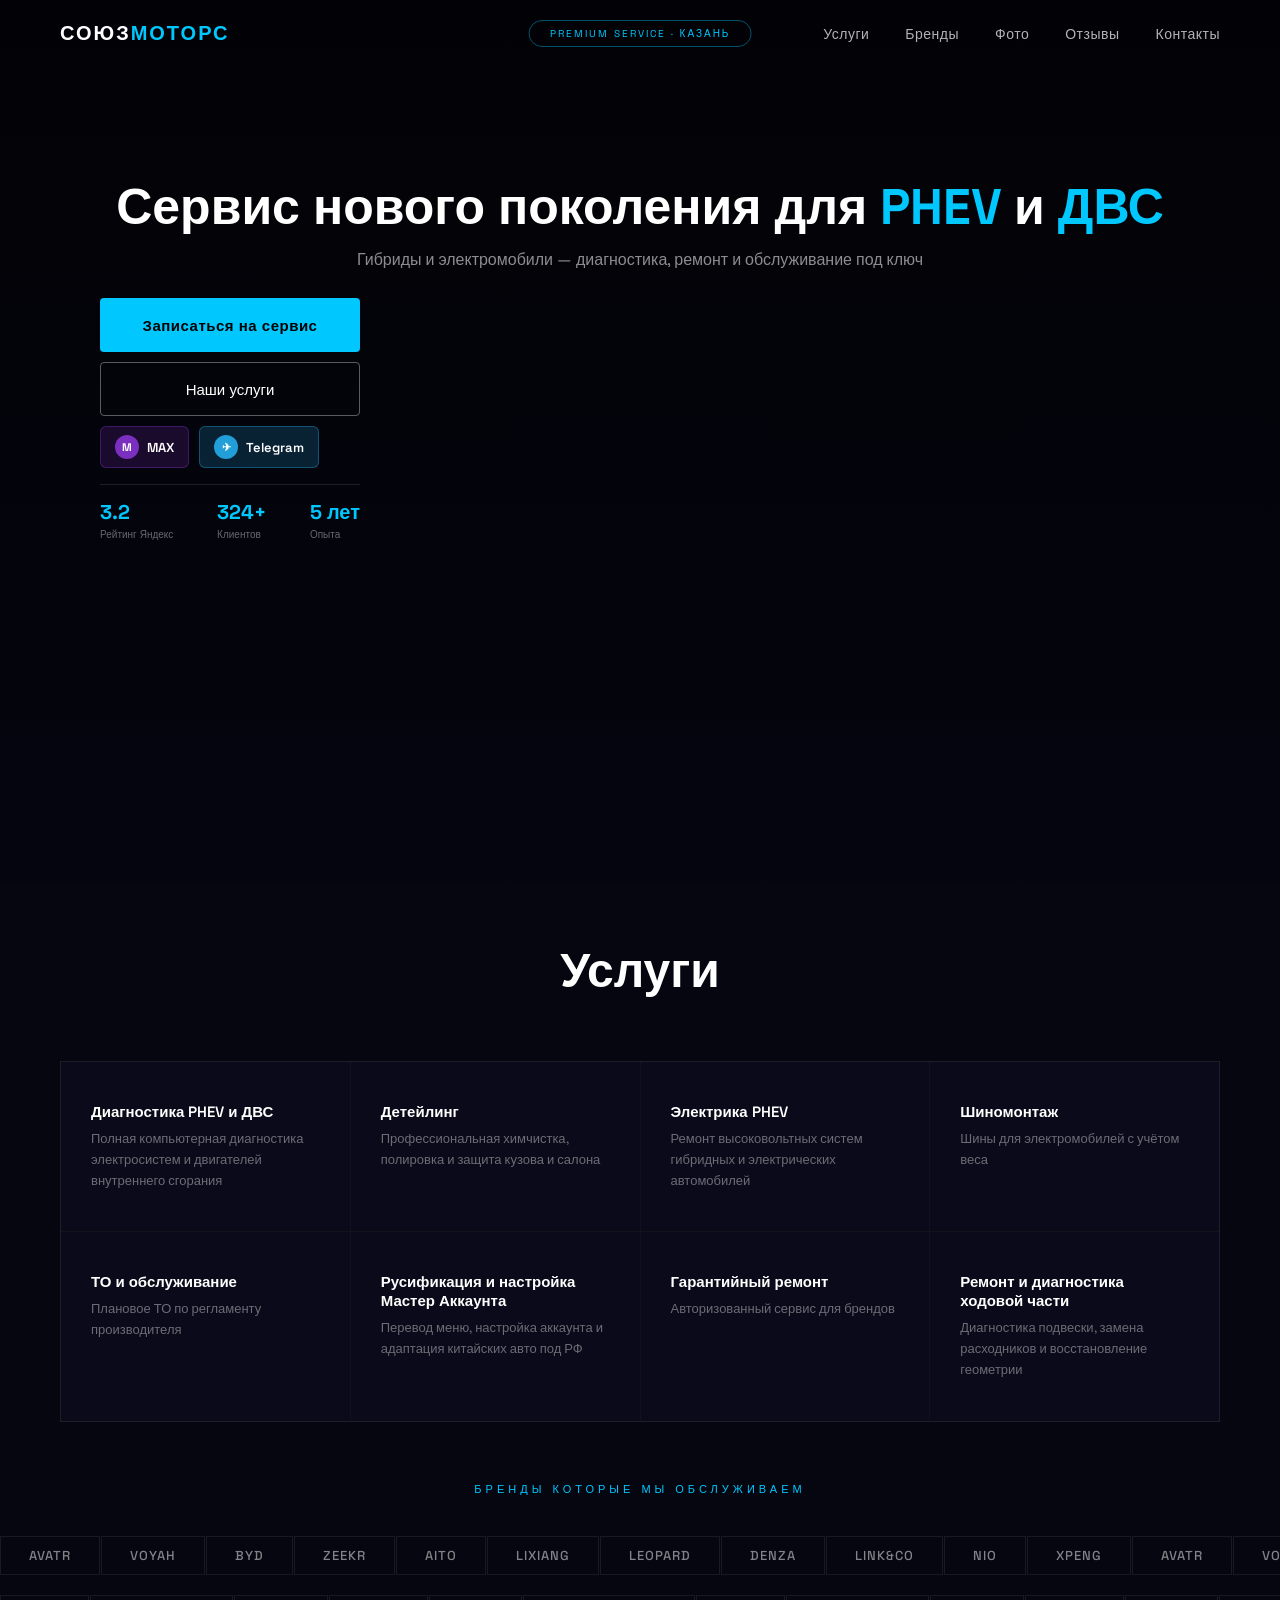
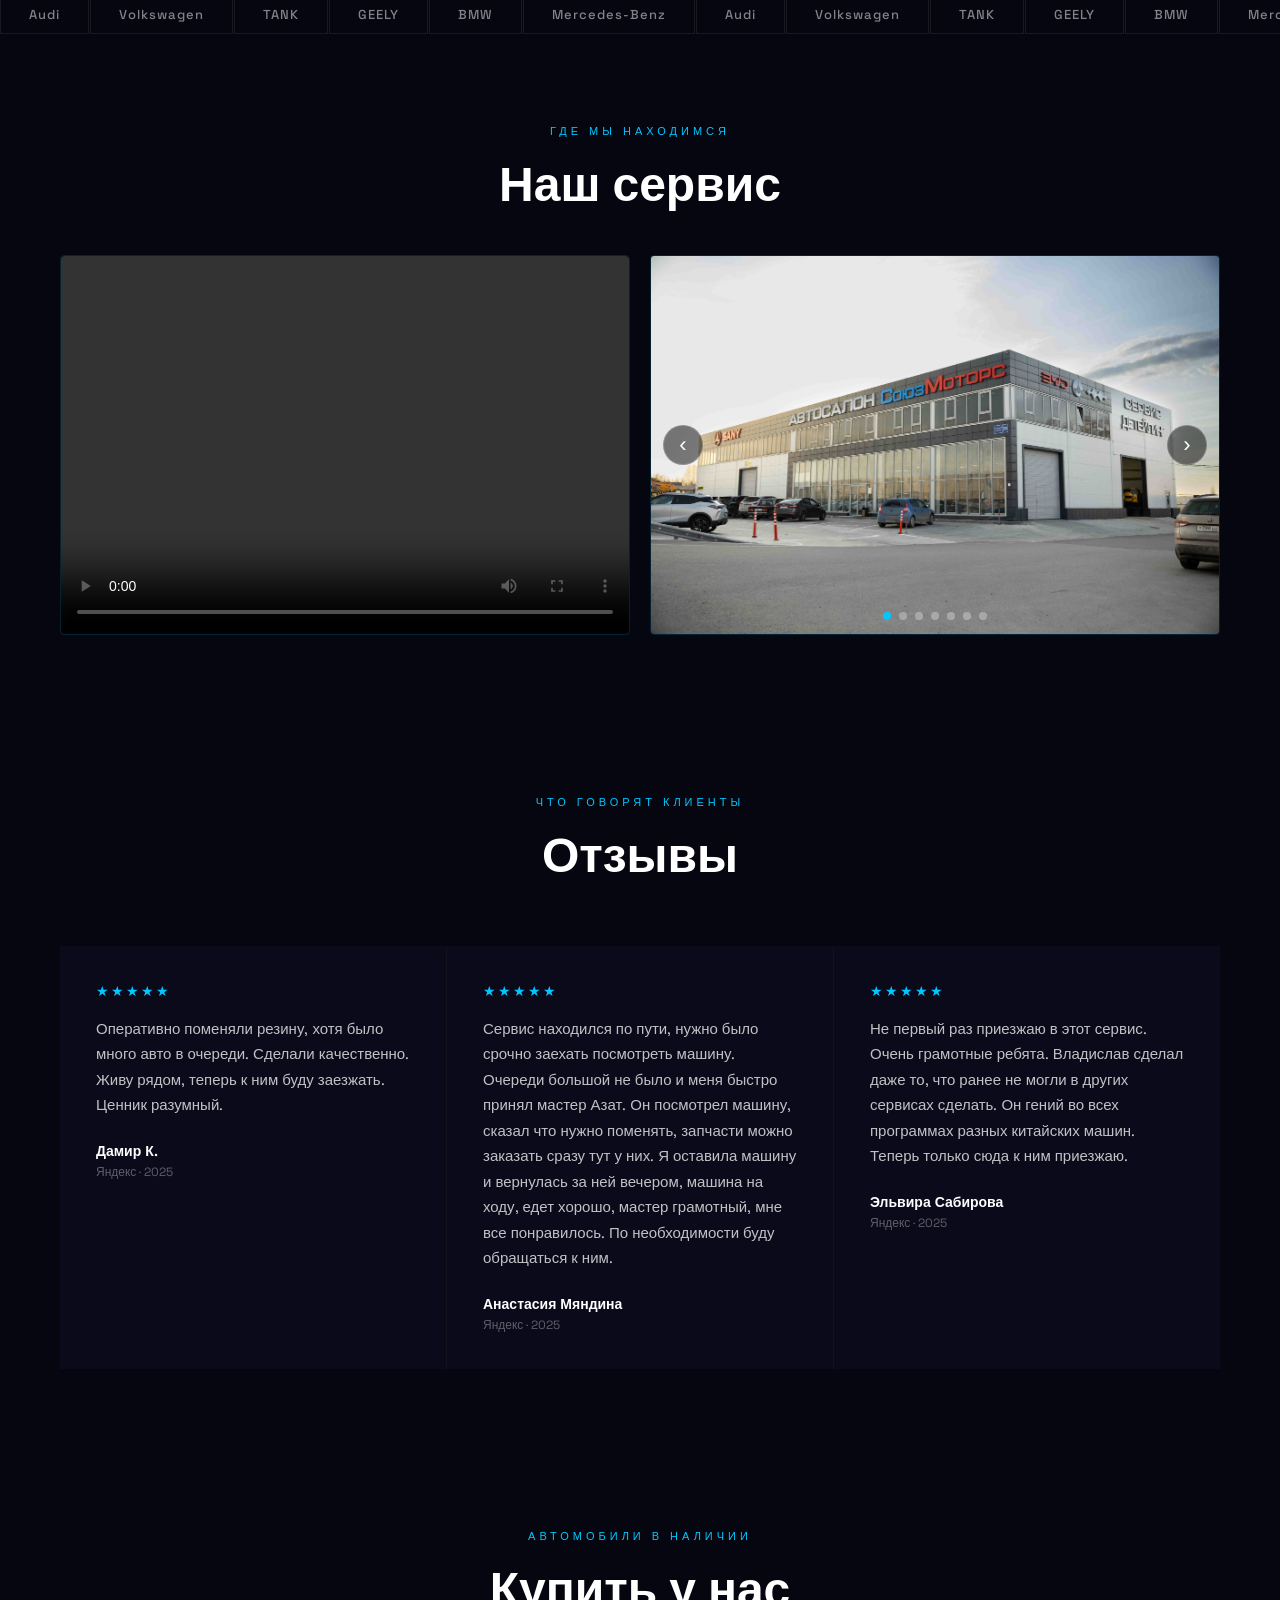
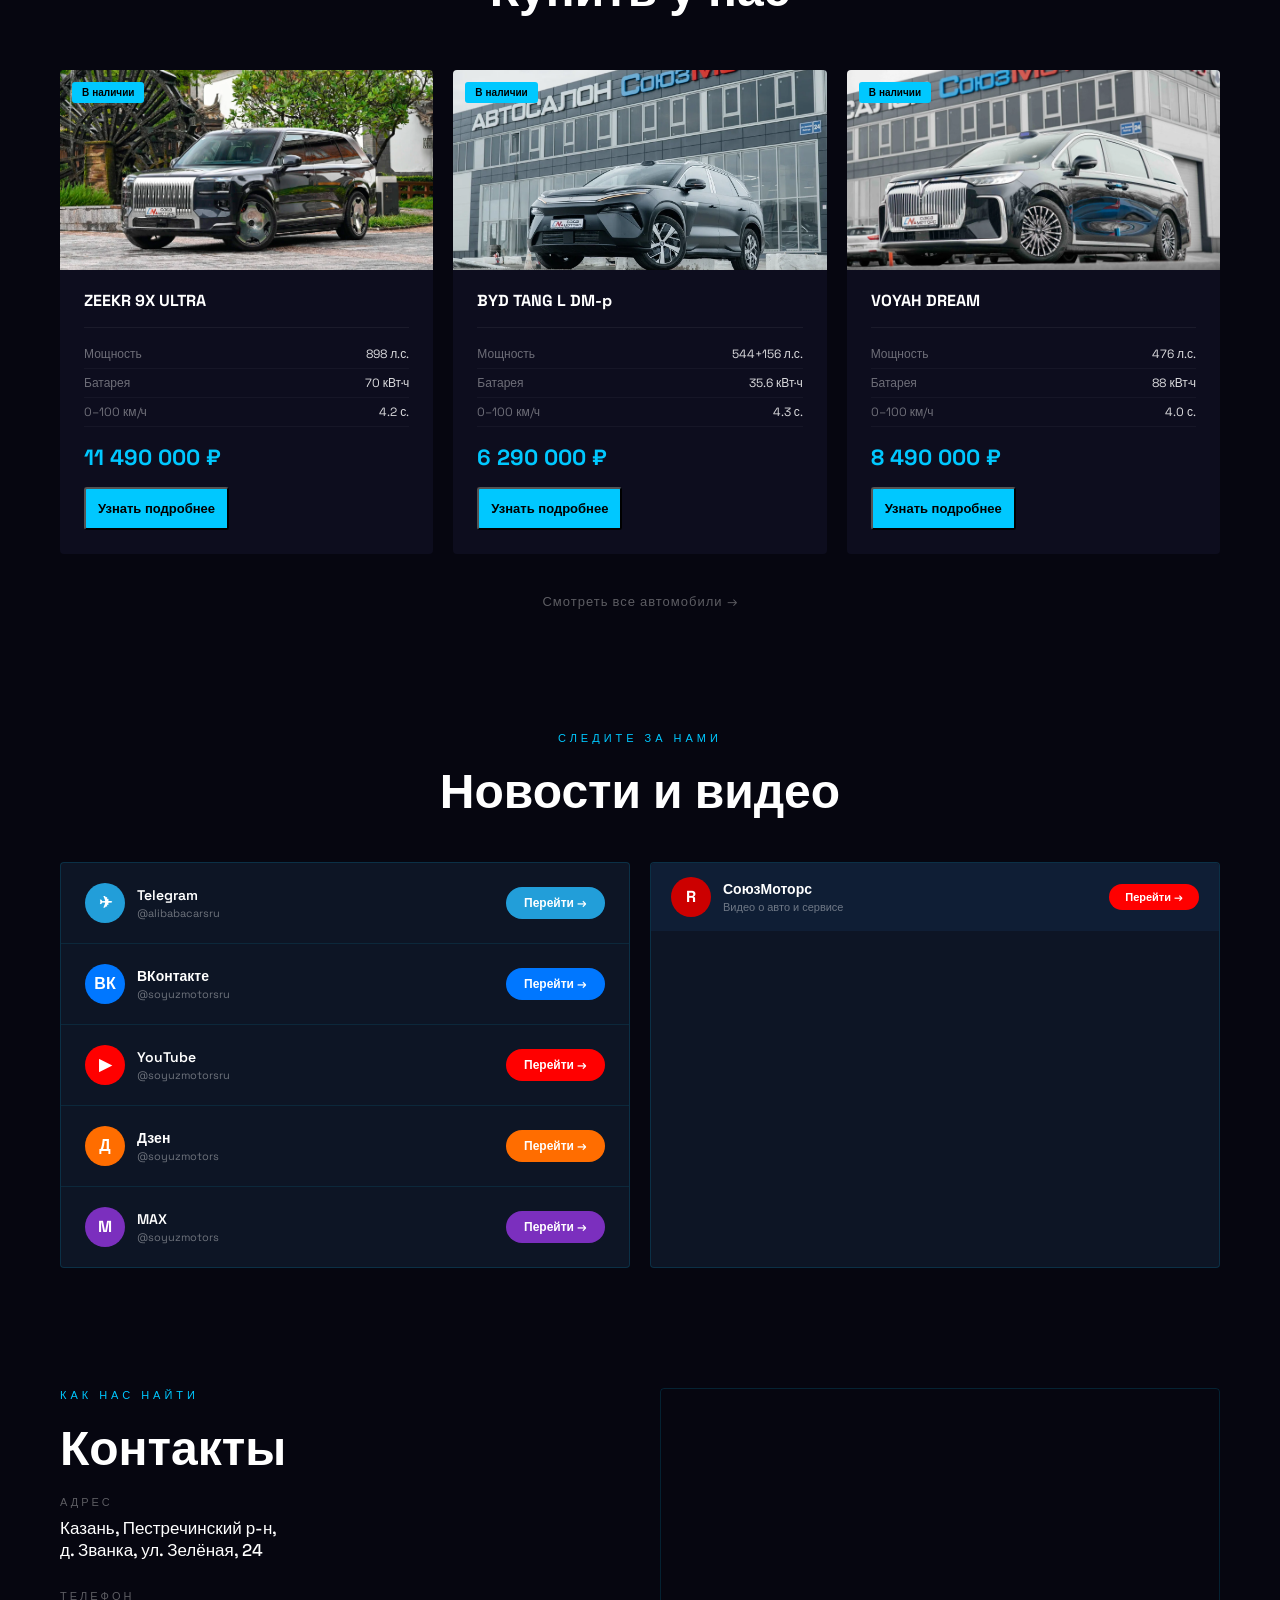
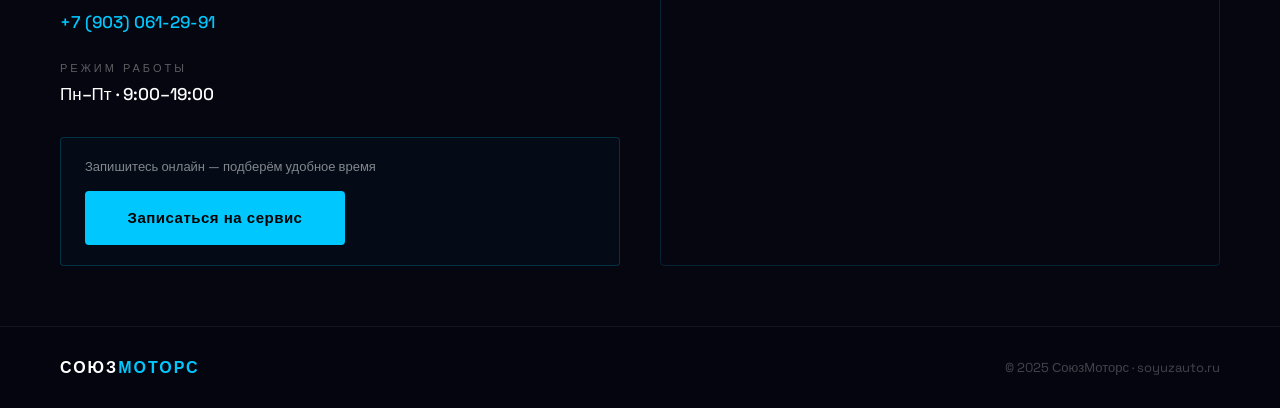
==== commit 15bd7e14: "update" ====
--- a/index.html
+++ b/index.html
@@ -3,6 +3,13 @@
 <head>
 <meta charset="UTF-8">
 <meta name="viewport" content="width=device-width, initial-scale=1.0">
+<meta name="description" content="СоюзМоторс — сервис PHEV и ДВС в Казани. Диагностика, ремонт, детейлинг, русификация китайских авто под ключ.">
+<meta name="keywords" content="автосервис Казань, PHEV сервис, ремонт китайских авто, русификация авто, детейлинг Казань">
+<meta property="og:title" content="СоюзМоторс — Premium Service Казань">
+<meta property="og:description" content="Диагностика, ремонт и обслуживание гибридов и электромобилей в Казани">
+<meta property="og:url" content="https://damirkabanov58-cyber.github.io/autoservice/">
+<meta property="og:type" content="website">
+<title>СоюзМоторс — Автосервис PHEV и ДВС в Казани</title>
 <link rel="preconnect" href="https://fonts.googleapis.com">
 <link rel="preconnect" href="https://fonts.gstatic.com" crossorigin>
 <link rel="preload" as="style" href="https://fonts.googleapis.com/css2?family=Space+Grotesk:wght@400;600;700&display=swap" onload="this.onload=null;this.rel='stylesheet'">
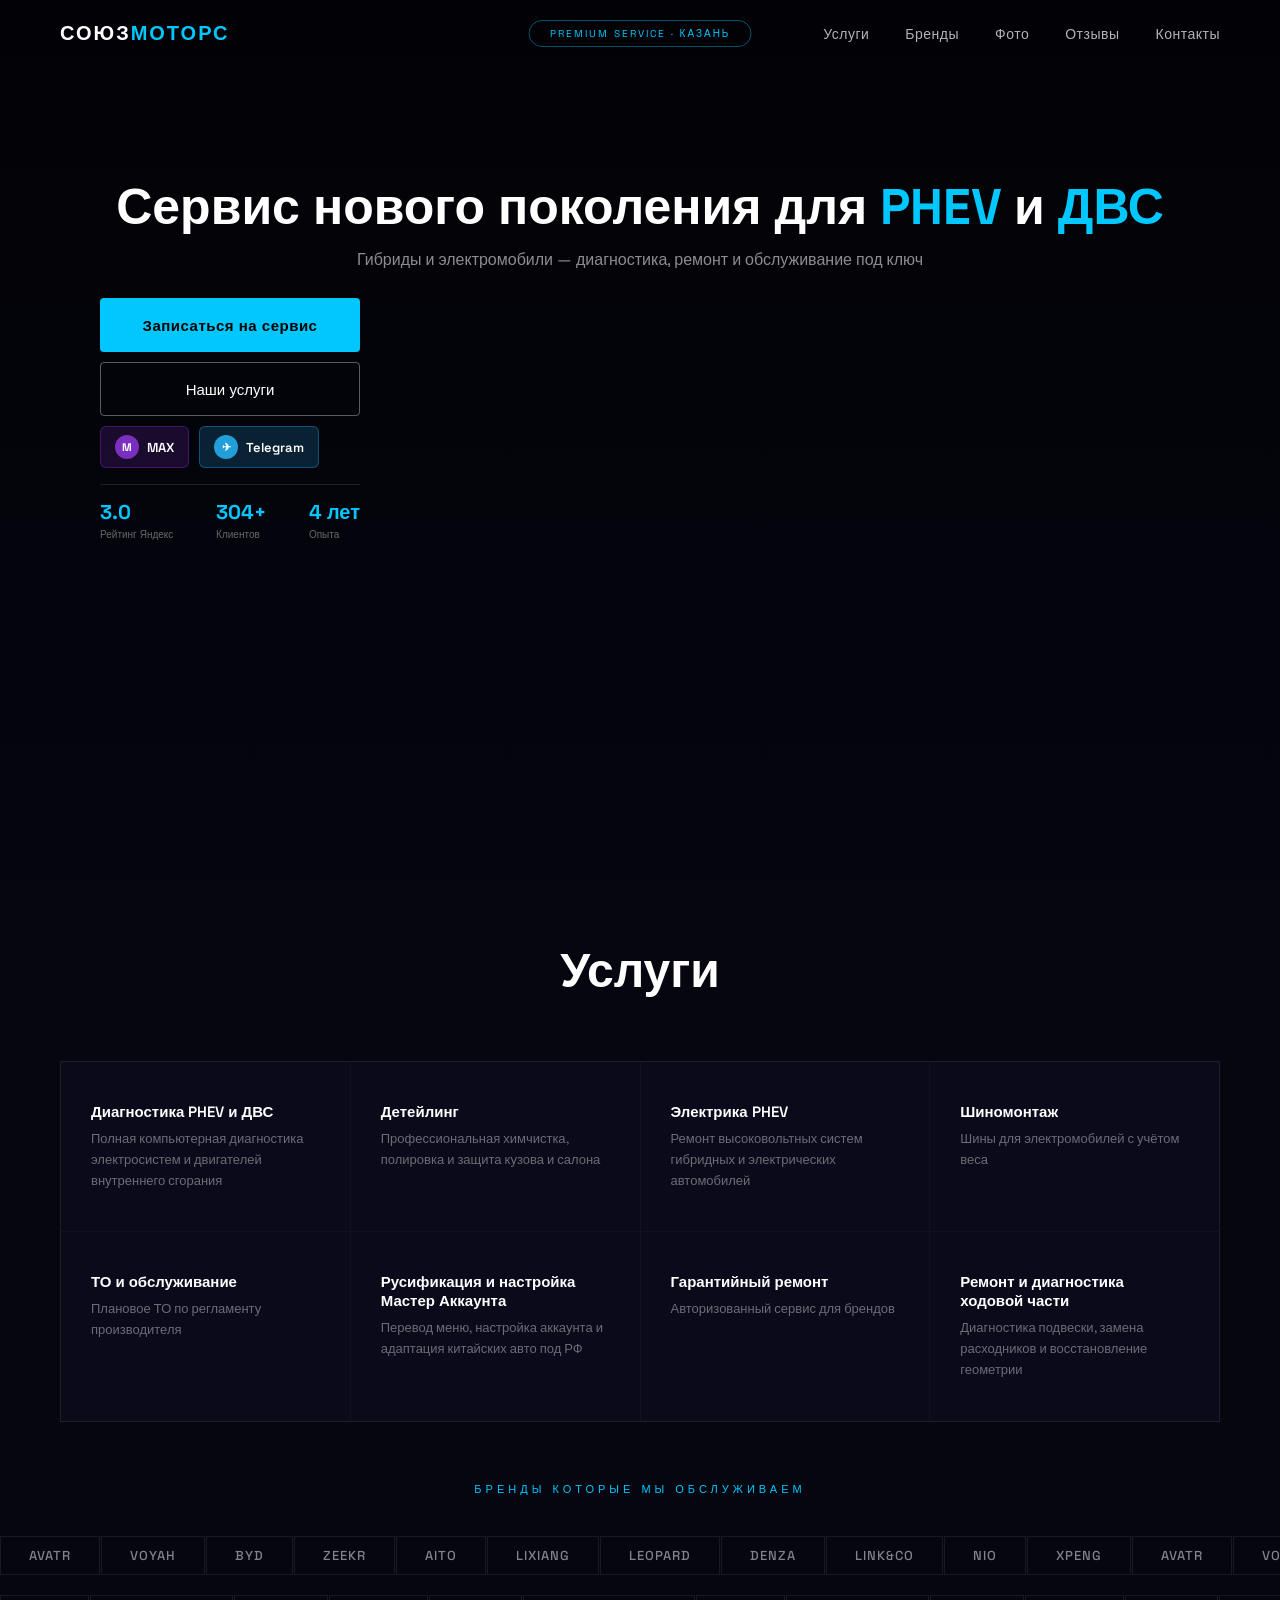
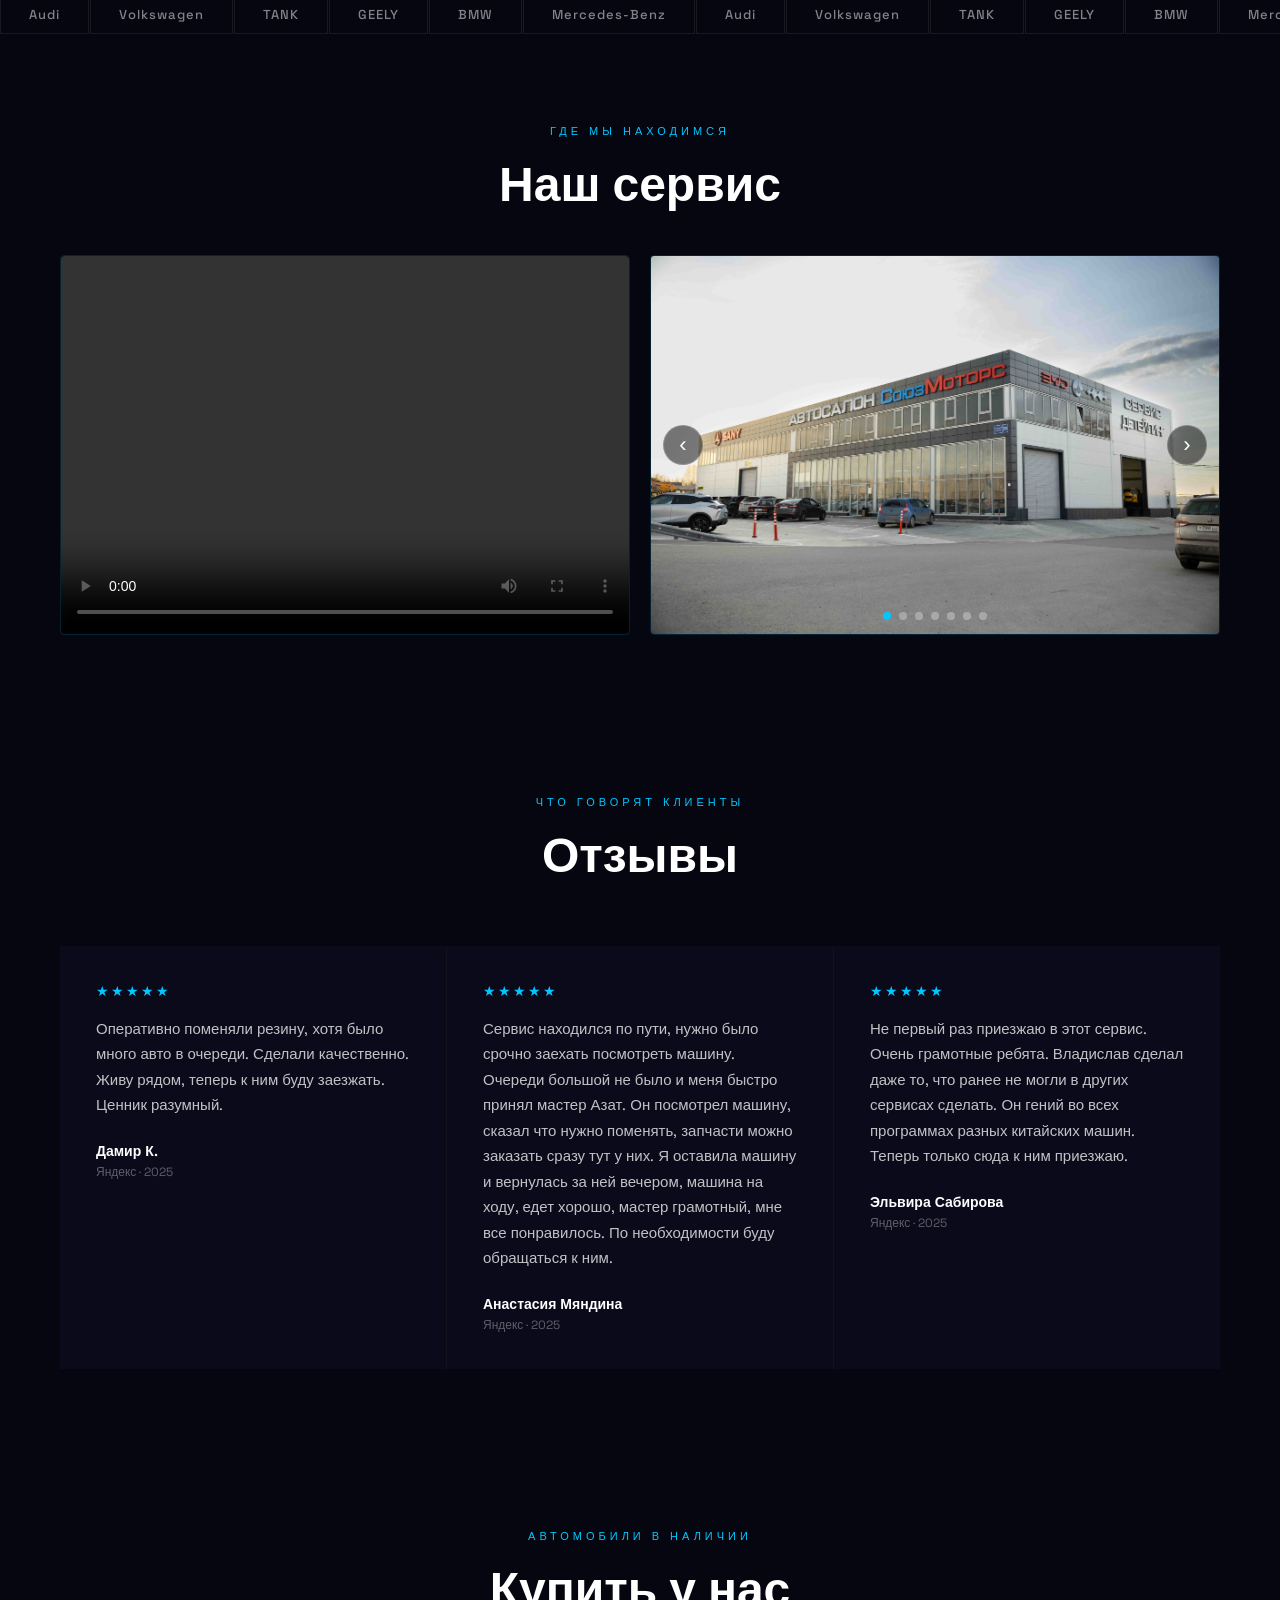
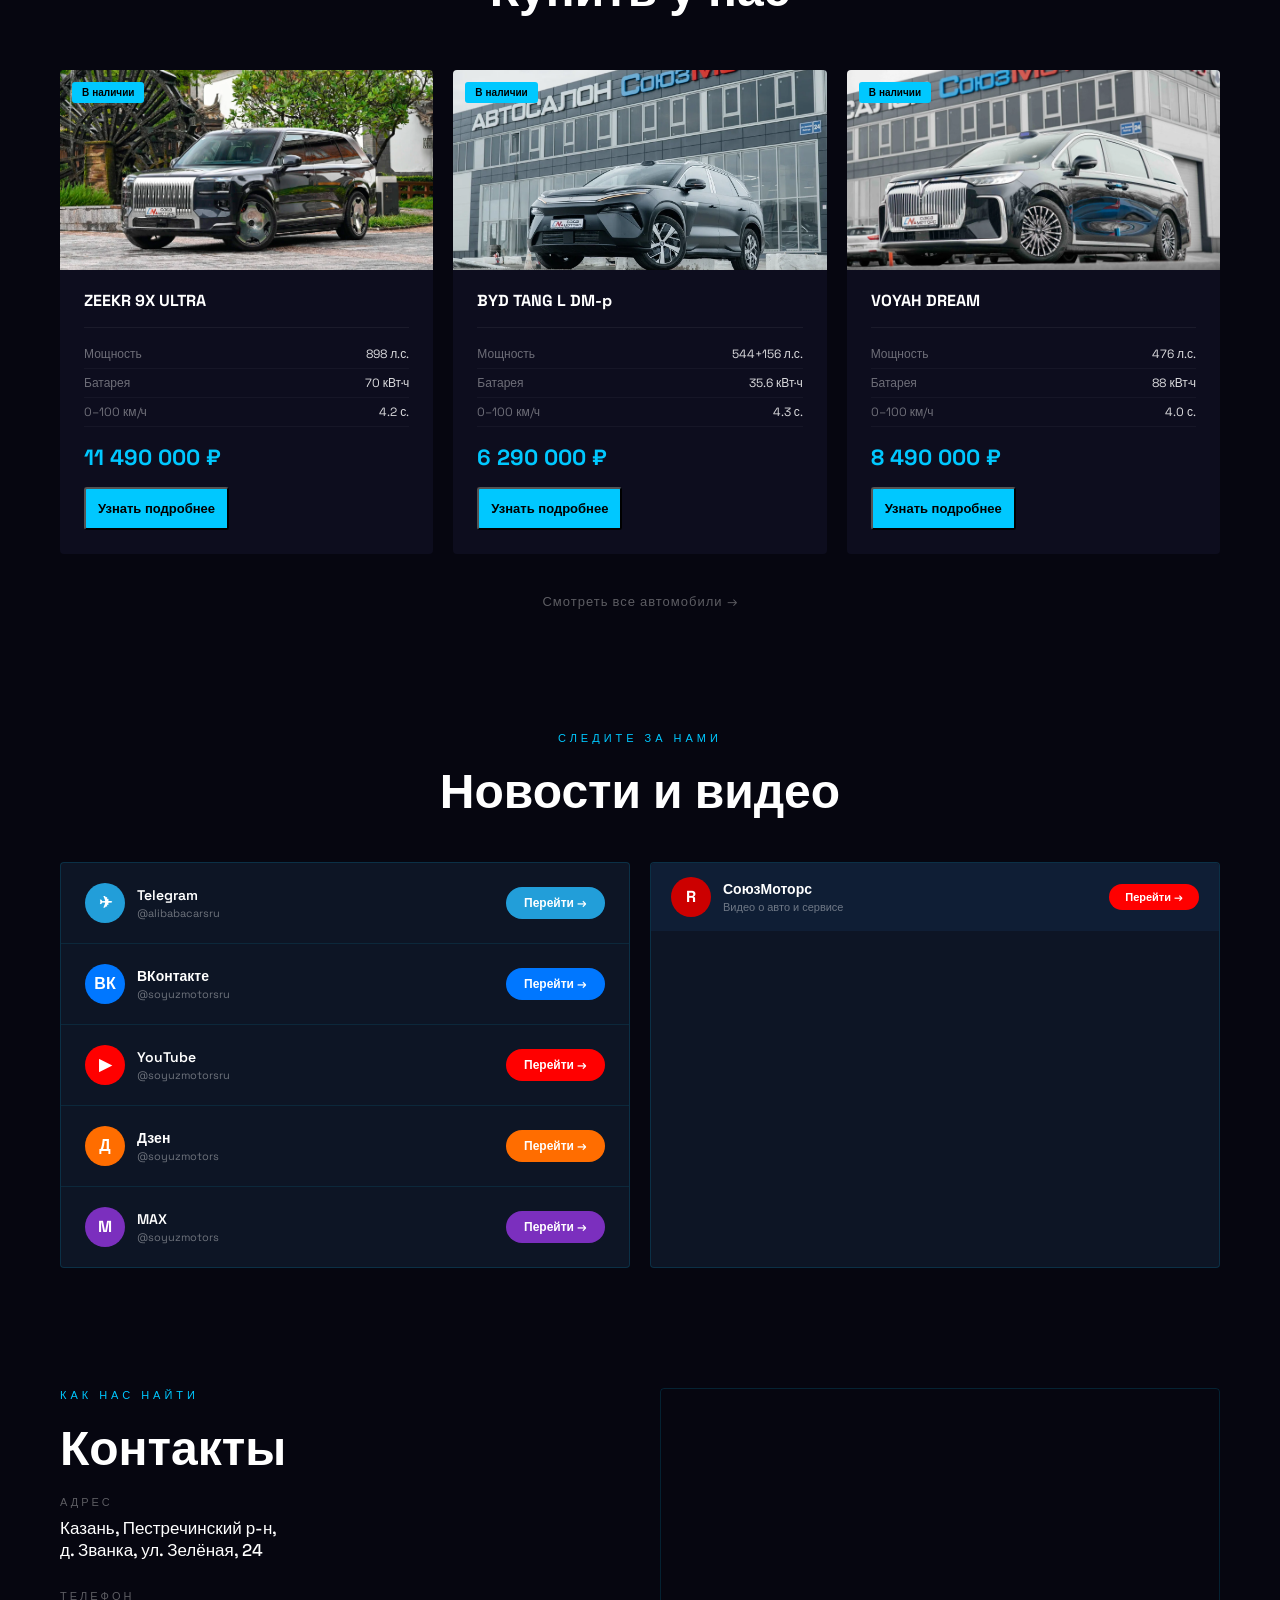
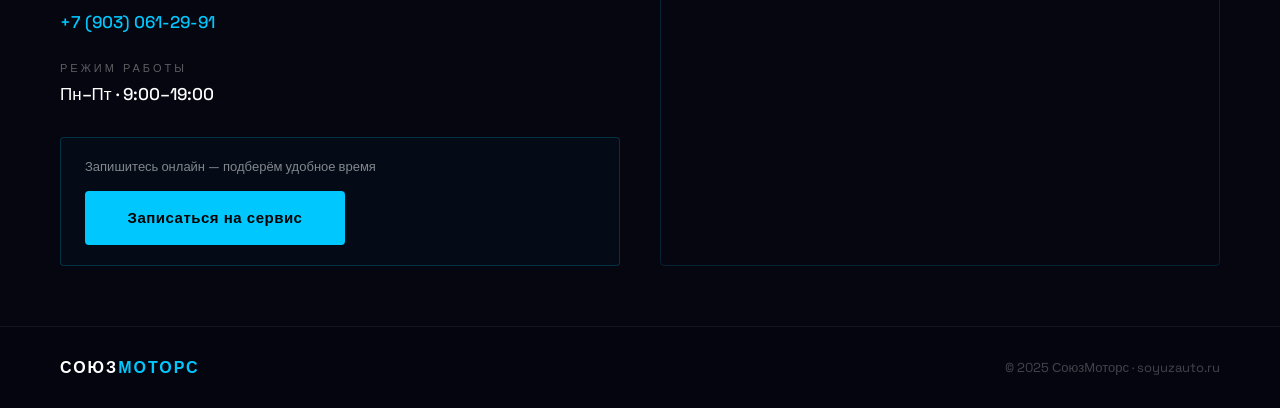
==== commit 05166984: "yandex meta verification" ====
--- a/index.html
+++ b/index.html
@@ -3,6 +3,7 @@
 <head>
 <meta charset="UTF-8">
 <meta name="viewport" content="width=device-width, initial-scale=1.0">
+<meta name="yandex-verification" content="97bcb032dda19630" />
 <meta name="description" content="СоюзМоторс — сервис PHEV и ДВС в Казани. Диагностика, ремонт, детейлинг, русификация китайских авто под ключ.">
 <meta name="keywords" content="автосервис Казань, PHEV сервис, ремонт китайских авто, русификация авто, детейлинг Казань">
 <meta property="og:title" content="СоюзМоторс — Premium Service Казань">
